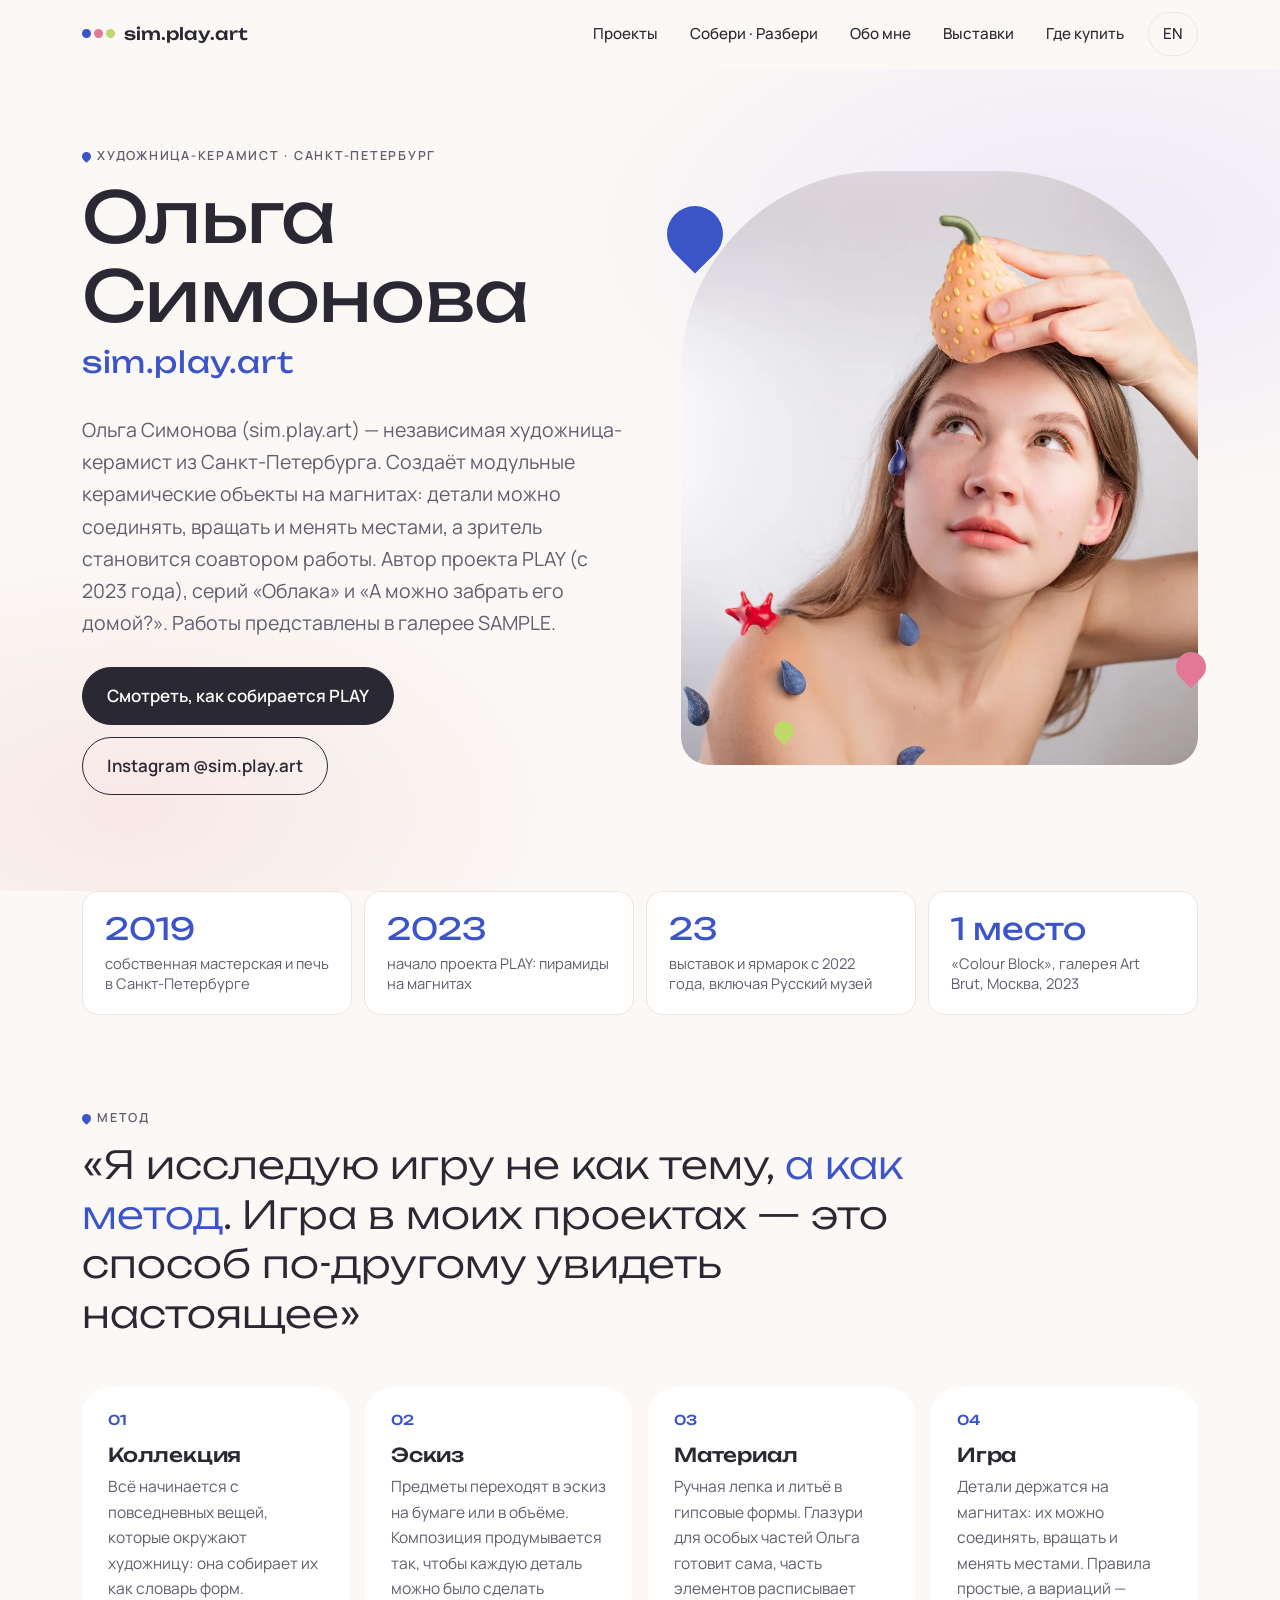
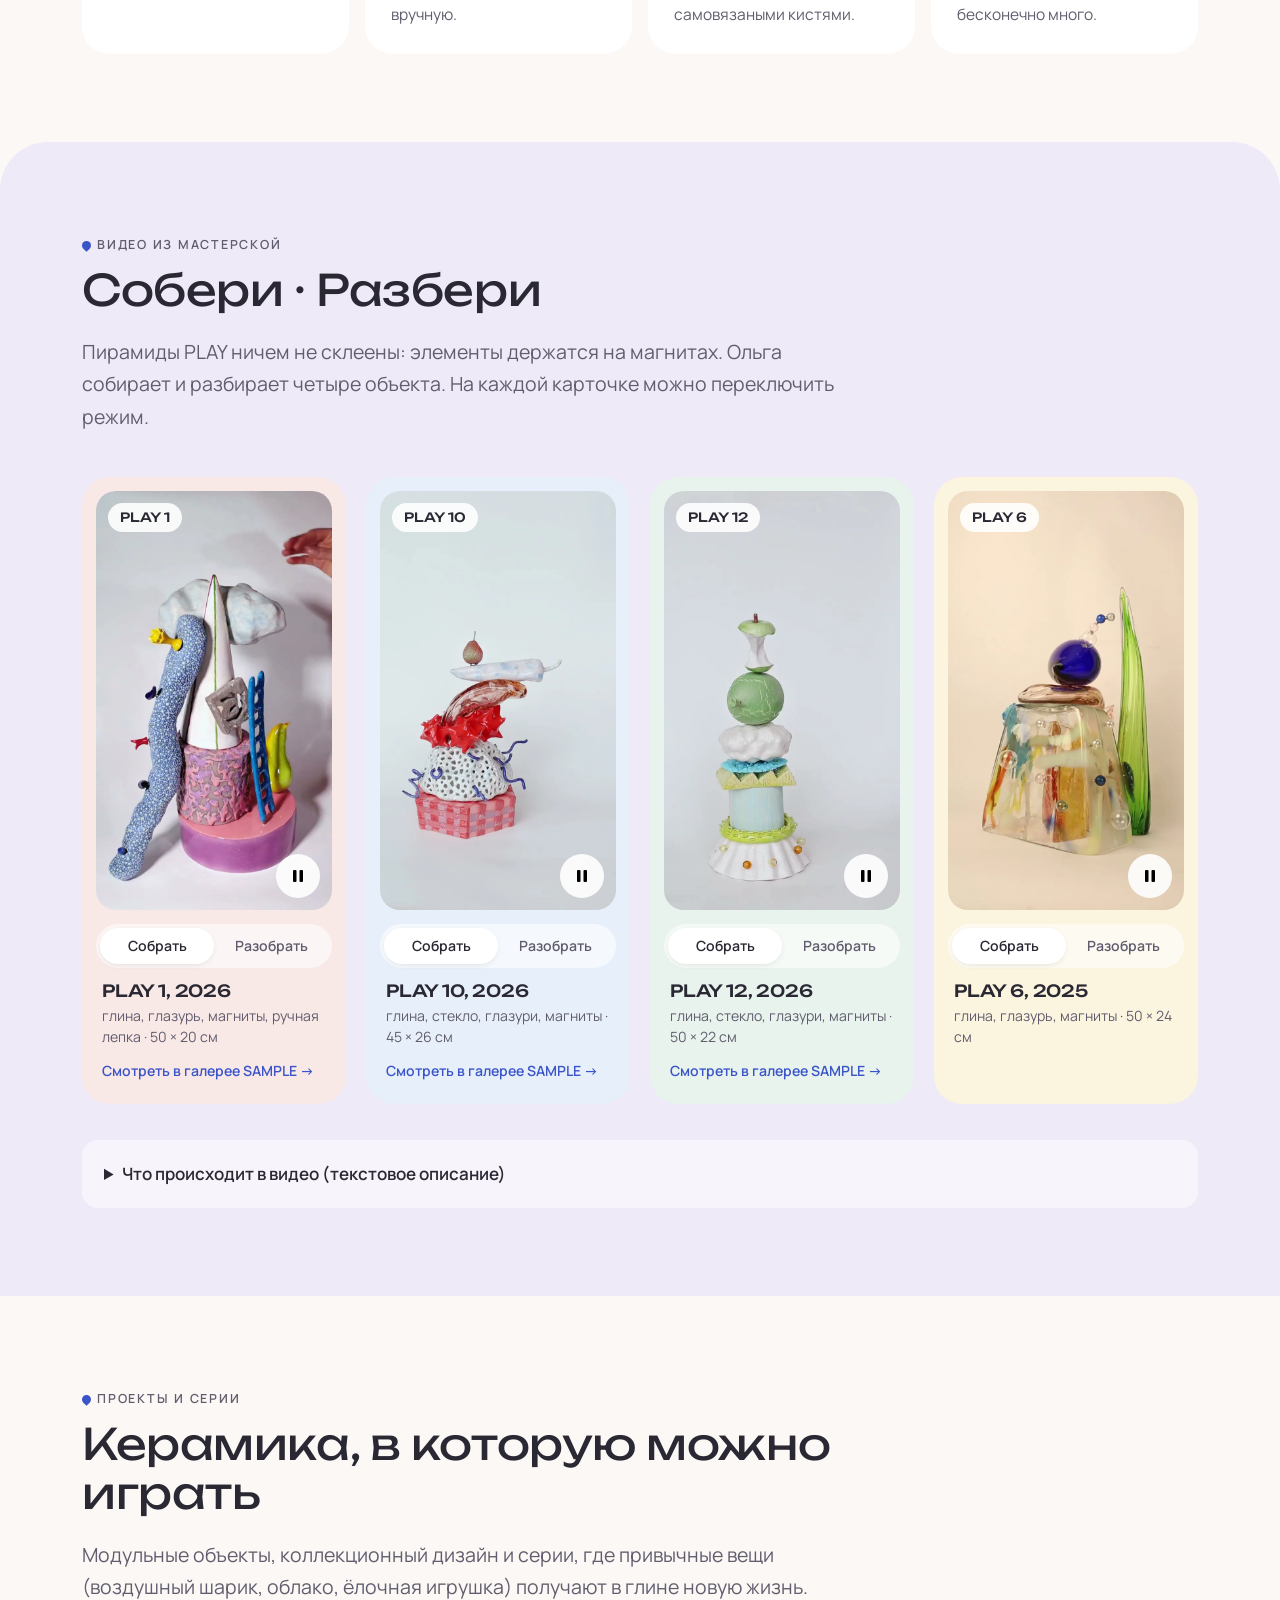
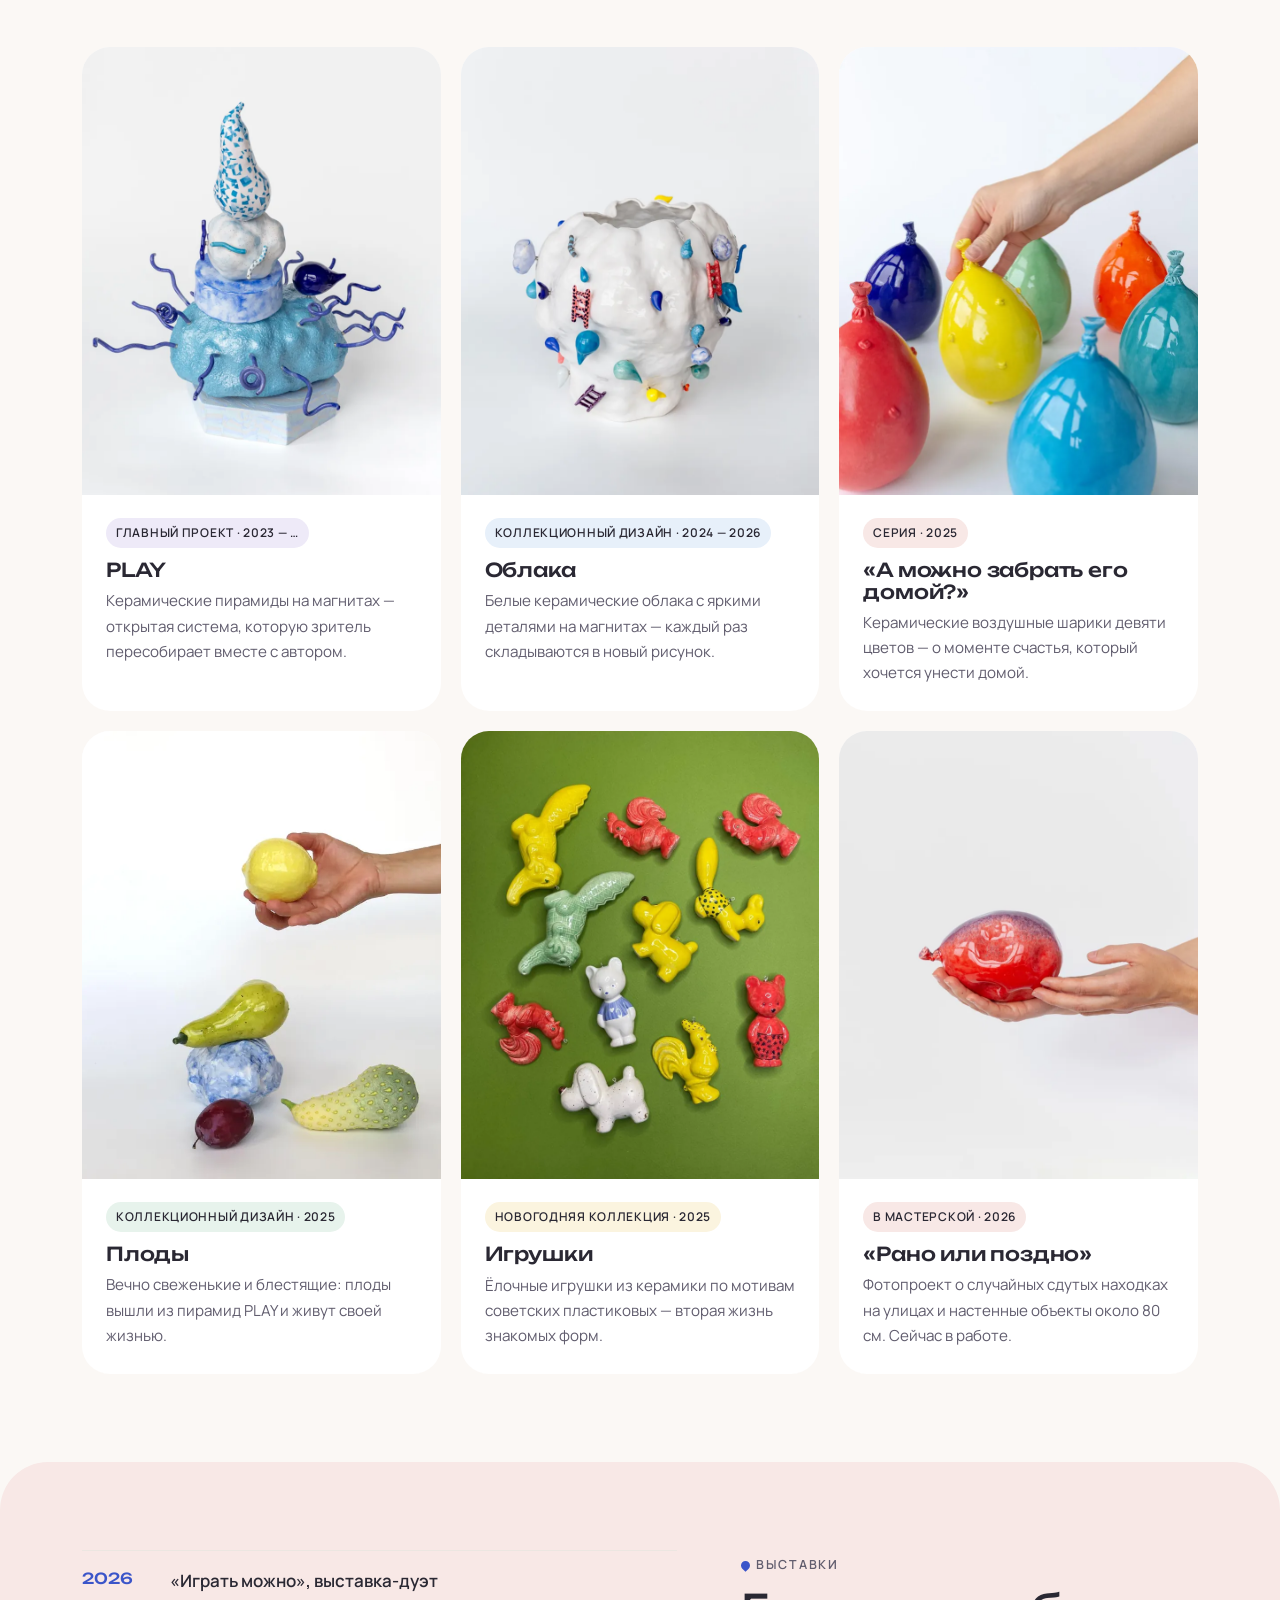
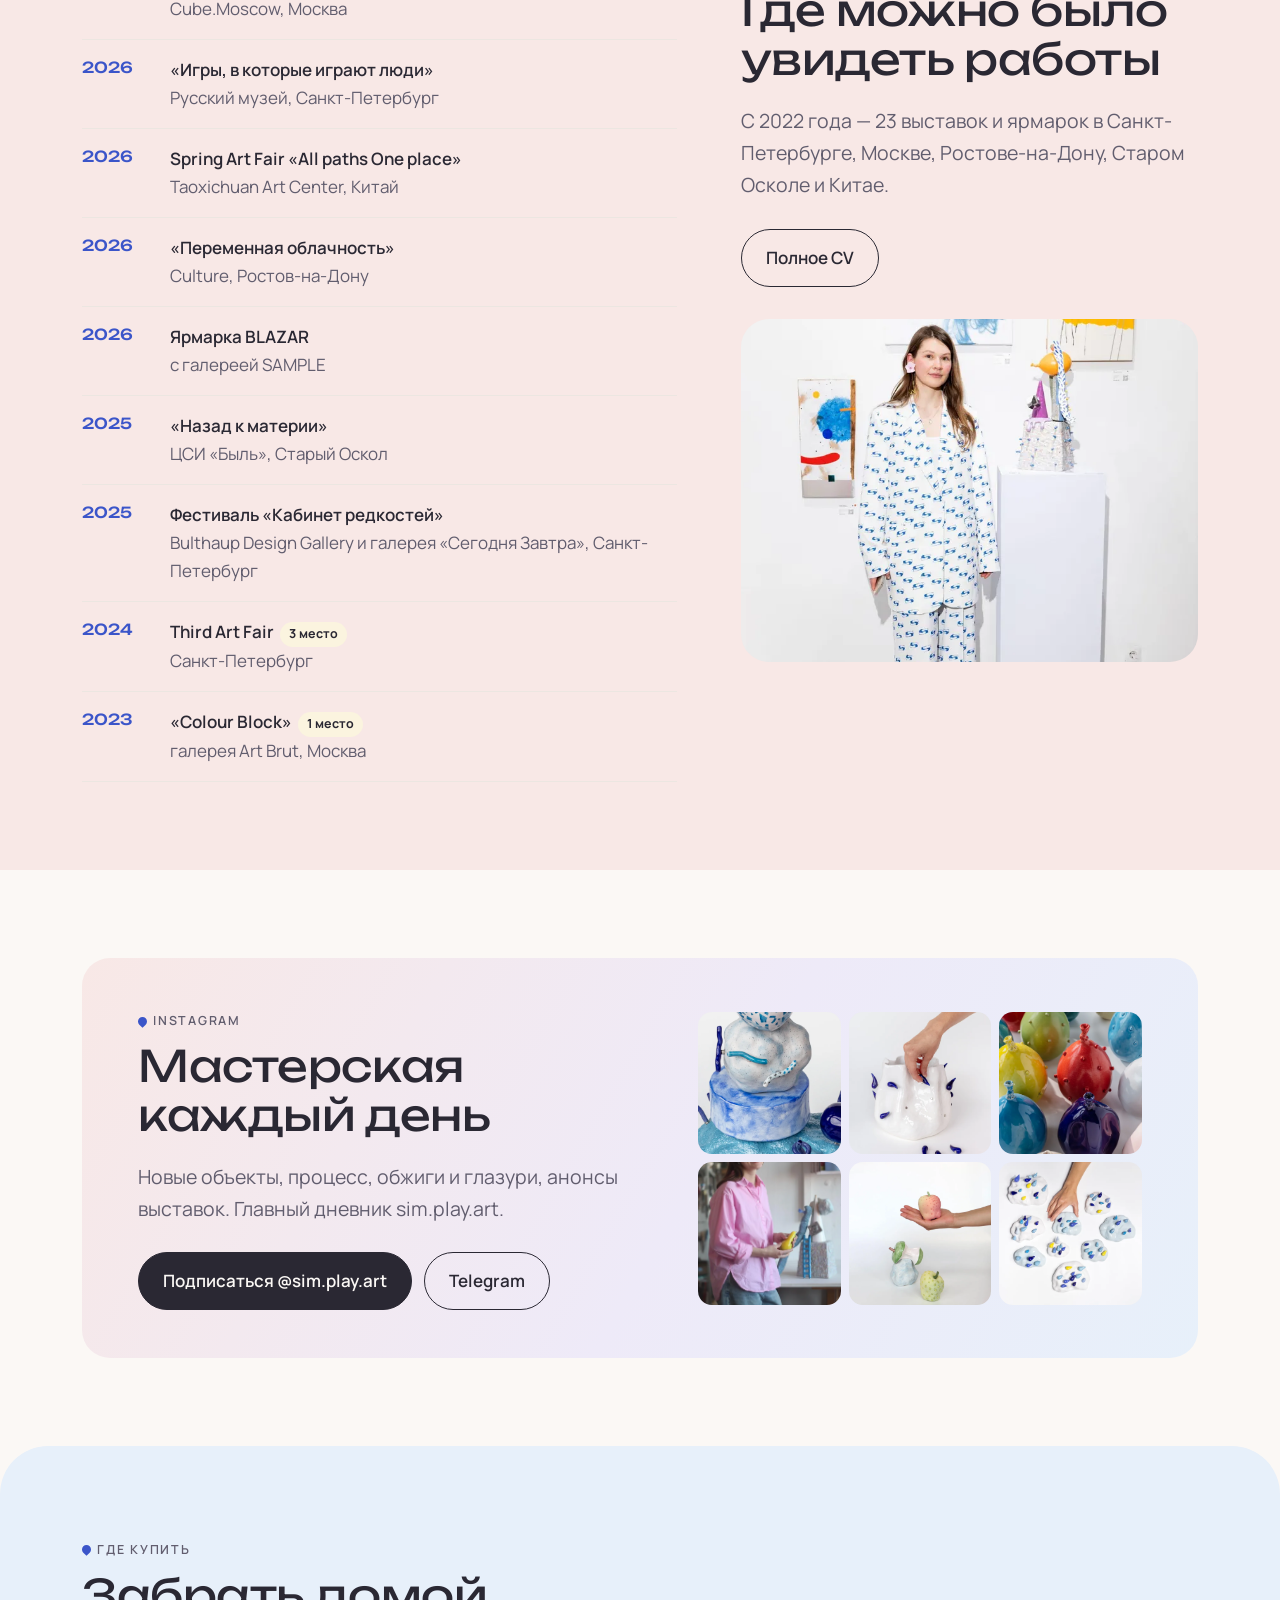
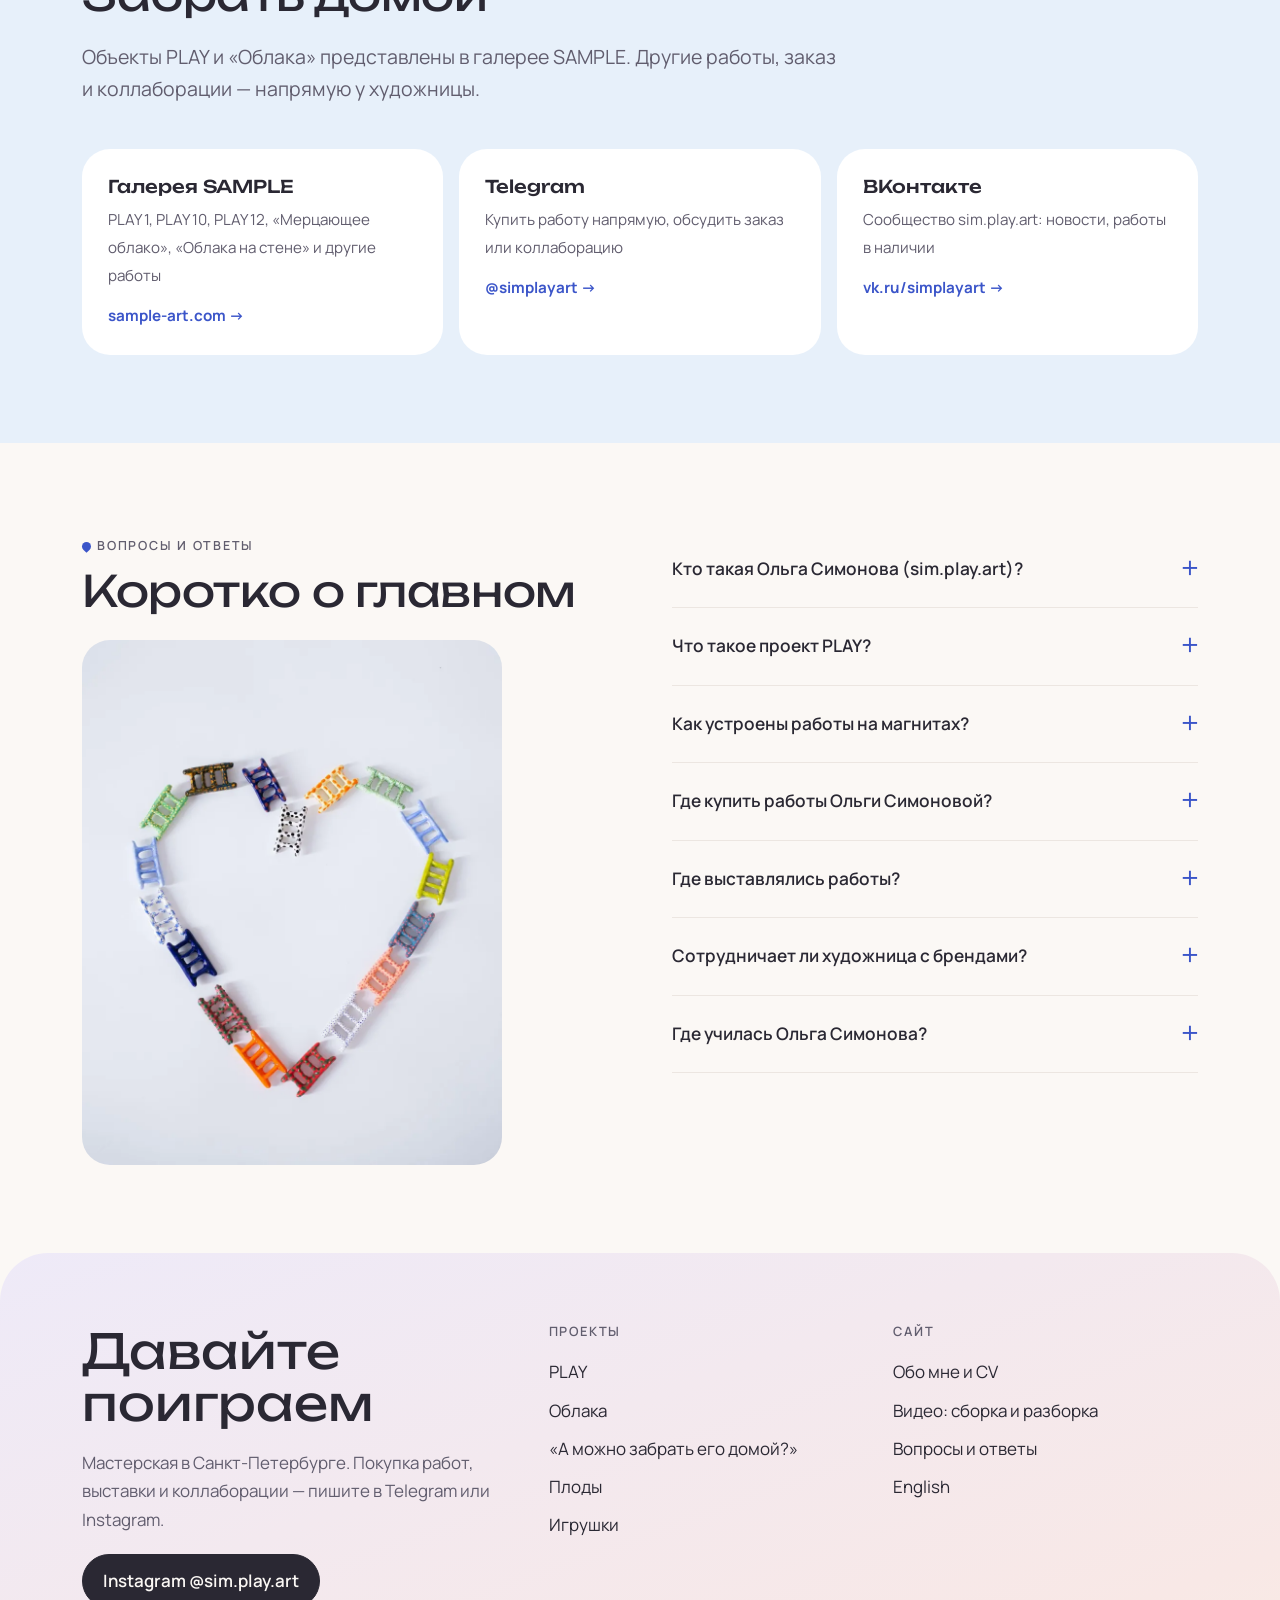
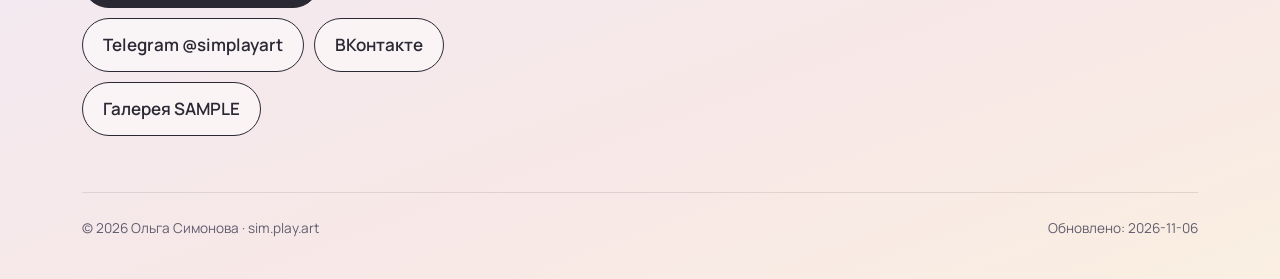
==== docs/index.html @ 1d07d5d6 "Сайт sim.play.art — Ольга Симонова, художница-керамист Статический сайт: главная, CV, серии PLAY / О" ====
<!doctype html>
<html lang="ru">
<head>
<meta charset="utf-8">
<meta name="viewport" content="width=device-width,initial-scale=1">
<title>Ольга Симонова (sim.play.art) — художница-керамист, Санкт-Петербург</title>
<meta name="description" content="Ольга Симонова (sim.play.art) — художница-керамист из Санкт-Петербурга. Керамические объекты на магнитах: проект PLAY, «Облака», «А можно забрать его домой?». Видео, выставки, где купить.">
<link rel="canonical" href="https://nsimonov-design.github.io/simplayart/">
<link rel="alternate" hreflang="ru" href="https://nsimonov-design.github.io/simplayart/"><link rel="alternate" hreflang="en" href="https://nsimonov-design.github.io/simplayart/en/"><link rel="alternate" hreflang="x-default" href="https://nsimonov-design.github.io/simplayart/">
<meta name="author" content="Ольга Симонова">
<meta property="og:type" content="profile">
<meta property="og:site_name" content="sim.play.art — Ольга Симонова">
<meta property="og:title" content="Ольга Симонова (sim.play.art) — художница-керамист, Санкт-Петербург">
<meta property="og:description" content="Ольга Симонова (sim.play.art) — художница-керамист из Санкт-Петербурга. Керамические объекты на магнитах: проект PLAY, «Облака», «А можно забрать его домой?». Видео, выставки, где купить.">
<meta property="og:url" content="https://nsimonov-design.github.io/simplayart/">
<meta property="og:image" content="https://nsimonov-design.github.io/simplayart/img/og-olga-simonova.jpg">
<meta property="og:locale" content="ru_RU">
<meta name="twitter:card" content="summary_large_image">
<meta name="theme-color" content="#FBF8F5">
<link rel="icon" href="data:image/svg+xml,%3Csvg xmlns='http://www.w3.org/2000/svg' viewBox='0 0 32 32'%3E%3Ccircle cx='7' cy='16' r='5' fill='%233B55C9'/%3E%3Ccircle cx='16' cy='16' r='5' fill='%23E27896'/%3E%3Ccircle cx='25' cy='16' r='5' fill='%23BFD86A'/%3E%3C/svg%3E">
<link rel="preconnect" href="https://fonts.googleapis.com"><link rel="preconnect" href="https://fonts.gstatic.com" crossorigin>
<link href="https://fonts.googleapis.com/css2?family=Manrope:wght@400;500;600;700&family=Unbounded:wght@300;400;500&display=swap&subset=cyrillic" rel="stylesheet">
<link rel="stylesheet" href="assets/style.css?v=d02bf5cd">
<script type="application/ld+json">{"@context":"https://schema.org","@graph":[{"@type":"WebSite","@id":"https://nsimonov-design.github.io/simplayart/#website","url":"https://nsimonov-design.github.io/simplayart/","name":"Ольга Симонова — художница (sim.play.art)","inLanguage":["ru","en"],"publisher":{"@id":"https://nsimonov-design.github.io/simplayart/#person"},"about":{"@id":"https://nsimonov-design.github.io/simplayart/#person"}},{"@type":"Person","@id":"https://nsimonov-design.github.io/simplayart/#person","name":"Ольга Симонова","alternateName":["sim.play.art","Olga Simonova","SimPlayArt"],"givenName":"Ольга","familyName":"Симонова","jobTitle":"Художница-керамист","description":"Ольга Симонова (sim.play.art) — независимая художница-керамист из Санкт-Петербурга. Создаёт модульные керамические объекты на магнитах: детали можно соединять, вращать и менять местами, а зритель становится соавтором работы. Автор проекта PLAY (с 2023 года), серий «Облака» и «А можно забрать его домой?». Работы представлены в галерее SAMPLE.","url":"https://nsimonov-design.github.io/simplayart/","image":"https://nsimonov-design.github.io/simplayart/img/olga-simonova-hudozhnitsa-keramist.webp","birthPlace":{"@type":"Place","name":"Псков, Россия"},"homeLocation":{"@type":"Place","name":"Санкт-Петербург, Россия"},"knowsAbout":["керамика","художественная керамика","коллекционный дизайн","глазури","ручная лепка","литьё в гипсовые формы","ceramic art"],"sameAs":["https://www.instagram.com/sim.play.art/","https://t.me/simplayart","https://vk.ru/simplayart","https://sample-art.com/authors/olga-simonova"]},{"@type":"ProfilePage","@id":"https://nsimonov-design.github.io/simplayart/#page","url":"https://nsimonov-design.github.io/simplayart/","name":"Ольга Симонова — художница-керамист","mainEntity":{"@id":"https://nsimonov-design.github.io/simplayart/#person"},"dateModified":"2026-11-06","inLanguage":"ru"},{"@type":"FAQPage","mainEntity":[{"@type":"Question","name":"Кто такая Ольга Симонова (sim.play.art)?","acceptedAnswer":{"@type":"Answer","text":"Ольга Симонова (sim.play.art) — независимая художница-керамист из Санкт-Петербурга. Создаёт модульные керамические объекты на магнитах: детали можно соединять, вращать и менять местами, а зритель становится соавтором работы. Автор проекта PLAY (с 2023 года), серий «Облака» и «А можно забрать его домой?». Работы представлены в галерее SAMPLE."}},{"@type":"Question","name":"Что такое проект PLAY?","acceptedAnswer":{"@type":"Answer","text":"PLAY — проект Ольги Симоновой с 2023 года: керамические «пирамиды», которые собираются из элементов на магнитах. Детали можно соединять, вращать и менять местами, поэтому объект не зафиксирован и зритель может пересобрать его сам."}},{"@type":"Question","name":"Как устроены работы на магнитах?","acceptedAnswer":{"@type":"Answer","text":"Каждая деталь — отдельный керамический элемент, вылепленный вручную или отлитый в гипсовой форме, с вклеенными магнитами. Элементы держатся друг на друге без клея, поэтому композицию можно менять: в «Облаках» — переставлять яркие капли, в PLAY — собирать пирамиду в другом порядке."}},{"@type":"Question","name":"Где купить работы Ольги Симоновой?","acceptedAnswer":{"@type":"Answer","text":"Объекты PLAY и «Облака» представлены в галерее SAMPLE (sample-art.com). Напрямую у художницы можно купить работы и обсудить заказ через Telegram @simplayart, Instagram @sim.play.art или сообщество ВКонтакте vk.ru/simplayart."}},{"@type":"Question","name":"Где выставлялись работы?","acceptedAnswer":{"@type":"Answer","text":"В Русском музее («Игры, в которые играют люди», 2026), Cube.Moscow («Играть можно», 2026), Taoxichuan Art Center в Китае (2026), ЦСИ «Быль» (2025), на фестивале «Кабинет редкостей» в Bulthaup Design Gallery (2025), ярмарках Port Art Fair и Third Art Fair в Санкт-Петербурге."}},{"@type":"Question","name":"Сотрудничает ли художница с брендами?","acceptedAnswer":{"@type":"Answer","text":"Да: коллаборация с рестораном ВОВО (сет Signature XV, 2025), проект для фотоателье «UU» (2025), проект «Лёгкий ужин» с Nataliia Leskova (2024). Для предложений — Telegram @simplayart."}},{"@type":"Question","name":"Где училась Ольга Симонова?","acceptedAnswer":{"@type":"Answer","text":"В Санкт-Петербургской государственной художественно-промышленной академии им. А. Л. Штиглица на кафедре художественной керамики и стекла (с 2014 года) и в СПбГУПТД на факультете графического дизайна (2012–2014). С 2019 года работает в собственной мастерской."}}]},{"@type":"VideoObject","name":"PLAY 1 — сборка объекта на магнитах · Ольга Симонова","description":"Ольга по одному снимает элементы пирамиды PLAY 1 — голубую «волну» в крапинку, белый конус, облако, синюю лестницу, жёлтую грушу и розовый фактурный цилиндр, — а затем собирает объект обратно на сиреневом основании.","thumbnailUrl":"https://nsimonov-design.github.io/simplayart/img/play-1-poster.webp","contentUrl":"https://nsimonov-design.github.io/simplayart/video/play-1-sborka.mp4","uploadDate":"2026-11-06","creator":{"@id":"https://nsimonov-design.github.io/simplayart/#person"},"inLanguage":"ru"},{"@type":"VideoObject","name":"PLAY 1 — разборка объекта на магнитах · Ольга Симонова","description":"Ольга по одному снимает элементы пирамиды PLAY 1 — голубую «волну» в крапинку, белый конус, облако, синюю лестницу, жёлтую грушу и розовый фактурный цилиндр, — а затем собирает объект обратно на сиреневом основании.","thumbnailUrl":"https://nsimonov-design.github.io/simplayart/img/play-1-poster.webp","contentUrl":"https://nsimonov-design.github.io/simplayart/video/play-1-razborka.mp4","uploadDate":"2026-11-06","creator":{"@id":"https://nsimonov-design.github.io/simplayart/#person"},"inLanguage":"ru"},{"@type":"VideoObject","name":"PLAY 10 — сборка объекта на магнитах · Ольга Симонова","description":"PLAY 10 разбирается на розовое клетчатое основание, белый перфорированный купол с синими «червячками» на магнитах, красные цветы-звёзды, розовую стеклянную «волну», белое облако и грушу на вершине — и собирается снова.","thumbnailUrl":"https://nsimonov-design.github.io/simplayart/img/play-10-poster.webp","contentUrl":"https://nsimonov-design.github.io/simplayart/video/play-10-sborka.mp4","uploadDate":"2026-11-06","creator":{"@id":"https://nsimonov-design.github.io/simplayart/#person"},"inLanguage":"ru"},{"@type":"VideoObject","name":"PLAY 10 — разборка объекта на магнитах · Ольга Симонова","description":"PLAY 10 разбирается на розовое клетчатое основание, белый перфорированный купол с синими «червячками» на магнитах, красные цветы-звёзды, розовую стеклянную «волну», белое облако и грушу на вершине — и собирается снова.","thumbnailUrl":"https://nsimonov-design.github.io/simplayart/img/play-10-poster.webp","contentUrl":"https://nsimonov-design.github.io/simplayart/video/play-10-razborka.mp4","uploadDate":"2026-11-06","creator":{"@id":"https://nsimonov-design.github.io/simplayart/#person"},"inLanguage":"ru"},{"@type":"VideoObject","name":"PLAY 12 — сборка объекта на магнитах · Ольга Симонова","description":"Пирамида PLAY 12 складывается из белого основания с воланом, салатового кольца с бусинами, голубого цилиндра, зубчатых «воротников», облака, зелёного шара и огрызка яблока на вершине.","thumbnailUrl":"https://nsimonov-design.github.io/simplayart/img/play-12-poster.webp","contentUrl":"https://nsimonov-design.github.io/simplayart/video/play-12-sborka.mp4","uploadDate":"2026-11-06","creator":{"@id":"https://nsimonov-design.github.io/simplayart/#person"},"inLanguage":"ru"},{"@type":"VideoObject","name":"PLAY 12 — разборка объекта на магнитах · Ольга Симонова","description":"Пирамида PLAY 12 складывается из белого основания с воланом, салатового кольца с бусинами, голубого цилиндра, зубчатых «воротников», облака, зелёного шара и огрызка яблока на вершине.","thumbnailUrl":"https://nsimonov-design.github.io/simplayart/img/play-12-poster.webp","contentUrl":"https://nsimonov-design.github.io/simplayart/video/play-12-razborka.mp4","uploadDate":"2026-11-06","creator":{"@id":"https://nsimonov-design.github.io/simplayart/#person"},"inLanguage":"ru"},{"@type":"VideoObject","name":"PLAY 6 — сборка объекта на магнитах · Ольга Симонова","description":"PLAY 6 собирается из прозрачной трапеции с цветными включениями, синего шара с бусинами на магнитах, розовой «подушки» и зелёного листа-лезвия.","thumbnailUrl":"https://nsimonov-design.github.io/simplayart/img/play-6-poster.webp","contentUrl":"https://nsimonov-design.github.io/simplayart/video/play-6-sborka.mp4","uploadDate":"2026-11-06","creator":{"@id":"https://nsimonov-design.github.io/simplayart/#person"},"inLanguage":"ru"},{"@type":"VideoObject","name":"PLAY 6 — разборка объекта на магнитах · Ольга Симонова","description":"PLAY 6 собирается из прозрачной трапеции с цветными включениями, синего шара с бусинами на магнитах, розовой «подушки» и зелёного листа-лезвия.","thumbnailUrl":"https://nsimonov-design.github.io/simplayart/img/play-6-poster.webp","contentUrl":"https://nsimonov-design.github.io/simplayart/video/play-6-razborka.mp4","uploadDate":"2026-11-06","creator":{"@id":"https://nsimonov-design.github.io/simplayart/#person"},"inLanguage":"ru"},{"@type":"ItemList","name":"Проекты Ольги Симоновой","itemListElement":[{"@type":"ListItem","position":1,"url":"https://nsimonov-design.github.io/simplayart/works/play/","name":"PLAY"},{"@type":"ListItem","position":2,"url":"https://nsimonov-design.github.io/simplayart/works/oblaka/","name":"Облака"},{"@type":"ListItem","position":3,"url":"https://nsimonov-design.github.io/simplayart/works/shariki/","name":"«А можно забрать его домой?»"},{"@type":"ListItem","position":4,"url":"https://nsimonov-design.github.io/simplayart/works/plody/","name":"Плоды"},{"@type":"ListItem","position":5,"url":"https://nsimonov-design.github.io/simplayart/works/igrushki/","name":"Игрушки"}]}]}</script>
</head>
<body>
<a class="skip" href="#main">К содержанию</a>
<header class="site-head"><div class="wrap head-in">
<a class="logo" href="./" aria-label="sim.play.art — на главную"><span class="logo-dots"><i></i><i></i><i></i></span>sim.play.art</a>
<button class="burger" aria-label="Меню" aria-expanded="false" aria-controls="nav"><span></span><span></span><span></span></button>
<nav class="nav" id="nav" aria-label="Основная навигация"><a href="#projects">Проекты</a><a href="#play-video">Собери · Разбери</a><a href="about/">Обо мне</a><a href="about/#cv">Выставки</a><a href="#buy">Где купить</a><a class="lang" href="en/" hreflang="en" lang="en">EN</a></nav>
</div></header>
<main id="main">

<section class="hero"><div class="hero-bg"></div><div class="wrap hero-grid">
<div class="reveal in"><span class="eyebrow">Художница-керамист · Санкт-Петербург</span>
<h1>Ольга Симонова<span class="nick">sim.play.art</span></h1>
<p class="lead">Ольга Симонова (sim.play.art) — независимая художница-керамист из Санкт-Петербурга. Создаёт модульные керамические объекты на магнитах: детали можно соединять, вращать и менять местами, а зритель становится соавтором работы. Автор проекта PLAY (с 2023 года), серий «Облака» и «А можно забрать его домой?». Работы представлены в галерее SAMPLE.</p>
<div class="btns"><a class="btn btn-fill" href="#play-video">Смотреть, как собирается PLAY</a><a class="btn btn-ghost" href="https://www.instagram.com/sim.play.art/" target="_blank" rel="me noopener">Instagram @sim.play.art</a></div></div>
<div class="hero-media"><img src="img/olga-simonova-portret-s-plodom.webp" srcset="img/olga-simonova-portret-s-plodom-720.webp 982w, img/olga-simonova-portret-s-plodom.webp 1862w" sizes="(min-width:900px) 45vw, 100vw" width="1862" height="2048" alt="Ольга Симонова, художница-керамист sim.play.art, с керамическим плодом на голове" fetchpriority="high">
<span class="blob b1"></span><span class="blob b2"></span><span class="blob b3"></span></div>
</div></section>

<section class="wrap" aria-label="Коротко о художнице"><div class="facts reveal">
<div class="fact"><b>2019</b><span>собственная мастерская и печь в Санкт-Петербурге</span></div>
<div class="fact"><b>2023</b><span>начало проекта PLAY: пирамиды на магнитах</span></div>
<div class="fact"><b>23</b><span>выставок и ярмарок с 2022 года, включая Русский музей</span></div>
<div class="fact"><b>1 место</b><span>«Colour Block», галерея Art Brut, Москва, 2023</span></div>
</div></section>

<section class="section" id="method"><div class="wrap">
<span class="eyebrow">Метод</span>
<p class="quote reveal">«Я исследую игру не как тему, <em>а как метод</em>. Игра в моих проектах — это способ по-другому увидеть настоящее»</p>
<ol class="steps"><li class="reveal"><h3>Коллекция</h3><p>Всё начинается с повседневных вещей, которые окружают художницу: она собирает их как словарь форм.</p></li><li class="reveal"><h3>Эскиз</h3><p>Предметы переходят в эскиз на бумаге или в объёме. Композиция продумывается так, чтобы каждую деталь можно было сделать вручную.</p></li><li class="reveal"><h3>Материал</h3><p>Ручная лепка и литьё в гипсовые формы. Глазури для особых частей Ольга готовит сама, часть элементов расписывает самовязаными кистями.</p></li><li class="reveal"><h3>Игра</h3><p>Детали держатся на магнитах: их можно соединять, вращать и менять местами. Правила простые, а вариаций — бесконечно много.</p></li></ol>
</div></section>

<section class="section tint-lilac round-top" id="play-video"><div class="wrap"><div class="section-head reveal"><span class="eyebrow">Видео из мастерской</span>
<h2>Собери · Разбери</h2>
<p class="lead">Пирамиды PLAY ничем не склеены: элементы держатся на магнитах. Ольга собирает и разбирает четыре объекта. На каждой карточке можно переключить режим.</p></div><div class="play-grid"><article class="vcard" style="--c:var(--blush)">
<div class="vframe"><video muted loop playsinline preload="none" poster="img/play-1-poster.webp" data-src="video/play-1-sborka.mp4" aria-label="PLAY 1: сборка и разборка керамического объекта на магнитах"></video>
<span class="vbadge">PLAY 1</span>
<button class="vplay" aria-label="Пауза / воспроизведение"><svg class="i-pause" viewBox="0 0 16 16"><rect x="3" y="2" width="3.5" height="12" rx="1"/><rect x="9.5" y="2" width="3.5" height="12" rx="1"/></svg><svg class="i-play" viewBox="0 0 16 16"><path d="M4 2.5v11l9.5-5.5z"/></svg></button></div>
<div class="seg" role="group" aria-label="Режим видео">
<button aria-pressed="true" data-src="video/play-1-sborka.mp4" data-poster="img/play-1-poster.webp">Собрать</button>
<button aria-pressed="false" data-src="video/play-1-razborka.mp4" data-poster="img/play-1-poster-razborka.webp">Разобрать</button></div>
<div class="vcap"><h3>PLAY 1, 2026</h3><p>глина, глазурь, магниты, ручная лепка · 50 × 20 см</p><a href="https://sample-art.com/catalog/Ceramics/olga-simonova/pley-1-6774" target="_blank" rel="noopener">Смотреть в галерее SAMPLE →</a></div>
</article><article class="vcard" style="--c:var(--sky)">
<div class="vframe"><video muted loop playsinline preload="none" poster="img/play-10-poster.webp" data-src="video/play-10-sborka.mp4" aria-label="PLAY 10: сборка и разборка керамического объекта на магнитах"></video>
<span class="vbadge">PLAY 10</span>
<button class="vplay" aria-label="Пауза / воспроизведение"><svg class="i-pause" viewBox="0 0 16 16"><rect x="3" y="2" width="3.5" height="12" rx="1"/><rect x="9.5" y="2" width="3.5" height="12" rx="1"/></svg><svg class="i-play" viewBox="0 0 16 16"><path d="M4 2.5v11l9.5-5.5z"/></svg></button></div>
<div class="seg" role="group" aria-label="Режим видео">
<button aria-pressed="true" data-src="video/play-10-sborka.mp4" data-poster="img/play-10-poster.webp">Собрать</button>
<button aria-pressed="false" data-src="video/play-10-razborka.mp4" data-poster="img/play-10-poster-razborka.webp">Разобрать</button></div>
<div class="vcap"><h3>PLAY 10, 2026</h3><p>глина, стекло, глазури, магниты · 45 × 26 см</p><a href="https://sample-art.com/catalog/Ceramics/olga-simonova/pley-10-6772" target="_blank" rel="noopener">Смотреть в галерее SAMPLE →</a></div>
</article><article class="vcard" style="--c:var(--mint)">
<div class="vframe"><video muted loop playsinline preload="none" poster="img/play-12-poster.webp" data-src="video/play-12-sborka.mp4" aria-label="PLAY 12: сборка и разборка керамического объекта на магнитах"></video>
<span class="vbadge">PLAY 12</span>
<button class="vplay" aria-label="Пауза / воспроизведение"><svg class="i-pause" viewBox="0 0 16 16"><rect x="3" y="2" width="3.5" height="12" rx="1"/><rect x="9.5" y="2" width="3.5" height="12" rx="1"/></svg><svg class="i-play" viewBox="0 0 16 16"><path d="M4 2.5v11l9.5-5.5z"/></svg></button></div>
<div class="seg" role="group" aria-label="Режим видео">
<button aria-pressed="true" data-src="video/play-12-sborka.mp4" data-poster="img/play-12-poster.webp">Собрать</button>
<button aria-pressed="false" data-src="video/play-12-razborka.mp4" data-poster="img/play-12-poster-razborka.webp">Разобрать</button></div>
<div class="vcap"><h3>PLAY 12, 2026</h3><p>глина, стекло, глазури, магниты · 50 × 22 см</p><a href="https://sample-art.com/catalog/Ceramics/olga-simonova/pley-12-6771" target="_blank" rel="noopener">Смотреть в галерее SAMPLE →</a></div>
</article><article class="vcard" style="--c:var(--butter)">
<div class="vframe"><video muted loop playsinline preload="none" poster="img/play-6-poster.webp" data-src="video/play-6-sborka.mp4" aria-label="PLAY 6: сборка и разборка керамического объекта на магнитах"></video>
<span class="vbadge">PLAY 6</span>
<button class="vplay" aria-label="Пауза / воспроизведение"><svg class="i-pause" viewBox="0 0 16 16"><rect x="3" y="2" width="3.5" height="12" rx="1"/><rect x="9.5" y="2" width="3.5" height="12" rx="1"/></svg><svg class="i-play" viewBox="0 0 16 16"><path d="M4 2.5v11l9.5-5.5z"/></svg></button></div>
<div class="seg" role="group" aria-label="Режим видео">
<button aria-pressed="true" data-src="video/play-6-sborka.mp4" data-poster="img/play-6-poster.webp">Собрать</button>
<button aria-pressed="false" data-src="video/play-6-razborka.mp4" data-poster="img/play-6-poster-razborka.webp">Разобрать</button></div>
<div class="vcap"><h3>PLAY 6, 2025</h3><p>глина, глазурь, магниты · 50 × 24 см</p></div>
</article></div>
<details class="transcript"><summary>Что происходит в видео (текстовое описание)</summary><p><b>PLAY 1.</b> Ольга по одному снимает элементы пирамиды PLAY 1 — голубую «волну» в крапинку, белый конус, облако, синюю лестницу, жёлтую грушу и розовый фактурный цилиндр, — а затем собирает объект обратно на сиреневом основании.</p><p><b>PLAY 10.</b> PLAY 10 разбирается на розовое клетчатое основание, белый перфорированный купол с синими «червячками» на магнитах, красные цветы-звёзды, розовую стеклянную «волну», белое облако и грушу на вершине — и собирается снова.</p><p><b>PLAY 12.</b> Пирамида PLAY 12 складывается из белого основания с воланом, салатового кольца с бусинами, голубого цилиндра, зубчатых «воротников», облака, зелёного шара и огрызка яблока на вершине.</p><p><b>PLAY 6.</b> PLAY 6 собирается из прозрачной трапеции с цветными включениями, синего шара с бусинами на магнитах, розовой «подушки» и зелёного листа-лезвия.</p></details></div></section>

<section class="section" id="projects"><div class="wrap">
<div class="section-head reveal"><span class="eyebrow">Проекты и серии</span><h2>Керамика, в которую можно играть</h2>
<p class="lead">Модульные объекты, коллекционный дизайн и серии, где привычные вещи (воздушный шарик, облако, ёлочная игрушка) получают в глине новую жизнь.</p></div>
<div class="cards"><a class="card reveal" href="works/play/" style="--c:var(--lilac)">
<div class="card-img"><img src="img/play-11-keramika-2026.webp" srcset="img/play-11-keramika-2026-720.webp 810w, img/play-11-keramika-2026.webp 1536w" sizes="(min-width:1000px) 33vw, (min-width:620px) 50vw, 100vw" width="1536" height="2048" alt="PLAY — Керамические пирамиды на магнитах — открытая система, которую зритель пересобирает вместе с автором." loading="lazy" decoding="async"></div>
<div class="card-body"><span class="tag">Главный проект · 2023 — …</span><h3>PLAY</h3><p>Керамические пирамиды на магнитах — открытая система, которую зритель пересобирает вместе с автором.</p></div></a><a class="card reveal" href="works/oblaka/" style="--c:var(--sky)">
<div class="card-img"><img src="img/oblako-snezhny-kom-2026.webp" srcset="img/oblako-snezhny-kom-2026-720.webp 810w, img/oblako-snezhny-kom-2026.webp 1536w" sizes="(min-width:1000px) 33vw, (min-width:620px) 50vw, 100vw" width="1536" height="2048" alt="Облака — Белые керамические облака с яркими деталями на магнитах — каждый раз складываются в новый рисунок." loading="lazy" decoding="async"></div>
<div class="card-body"><span class="tag">Коллекционный дизайн · 2024 — 2026</span><h3>Облака</h3><p>Белые керамические облака с яркими деталями на магнитах — каждый раз складываются в новый рисунок.</p></div></a><a class="card reveal" href="works/shariki/" style="--c:var(--blush)">
<div class="card-img"><img src="img/keramicheskie-shariki-a-mozhno-zabrat-ego-domoy.webp" srcset="img/keramicheskie-shariki-a-mozhno-zabrat-ego-domoy-720.webp 720w, img/keramicheskie-shariki-a-mozhno-zabrat-ego-domoy.webp 1366w" sizes="(min-width:1000px) 33vw, (min-width:620px) 50vw, 100vw" width="1366" height="2048" alt="«А можно забрать его домой?» — Керамические воздушные шарики девяти цветов — о моменте счастья, который хочется унести домой." loading="lazy" decoding="async"></div>
<div class="card-body"><span class="tag">Серия · 2025</span><h3>«А можно забрать его домой?»</h3><p>Керамические воздушные шарики девяти цветов — о моменте счастья, который хочется унести домой.</p></div></a><a class="card reveal" href="works/plody/" style="--c:var(--mint)">
<div class="card-img"><img src="img/plody-keramika-limon-grusha.webp" srcset="img/plody-keramika-limon-grusha-720.webp 720w, img/plody-keramika-limon-grusha.webp 1600w" sizes="(min-width:1000px) 33vw, (min-width:620px) 50vw, 100vw" width="1600" height="1600" alt="Плоды — Вечно свеженькие и блестящие: плоды вышли из пирамид PLAY и живут своей жизнью." loading="lazy" decoding="async"></div>
<div class="card-body"><span class="tag">Коллекционный дизайн · 2025</span><h3>Плоды</h3><p>Вечно свеженькие и блестящие: плоды вышли из пирамид PLAY и живут своей жизнью.</p></div></a><a class="card reveal" href="works/igrushki/" style="--c:var(--butter)">
<div class="card-img"><img src="img/elochnye-igrushki-nabor.webp" srcset="img/elochnye-igrushki-nabor-720.webp 810w, img/elochnye-igrushki-nabor.webp 960w" sizes="(min-width:1000px) 33vw, (min-width:620px) 50vw, 100vw" width="960" height="1280" alt="Игрушки — Ёлочные игрушки из керамики по мотивам советских пластиковых — вторая жизнь знакомых форм." loading="lazy" decoding="async"></div>
<div class="card-body"><span class="tag">Новогодняя коллекция · 2025</span><h3>Игрушки</h3><p>Ёлочные игрушки из керамики по мотивам советских пластиковых — вторая жизнь знакомых форм.</p></div></a><a class="card reveal" href="works/shariki/#gallery" style="--c:var(--blush)">
<div class="card-img"><img src="img/rano-ili-pozdno-krasnyy-sharik.webp" srcset="img/rano-ili-pozdno-krasnyy-sharik-720.webp 810w, img/rano-ili-pozdno-krasnyy-sharik.webp 1536w" sizes="(min-width:1000px) 33vw, (min-width:620px) 50vw, 100vw" width="1536" height="2048" alt="«Рано или поздно» — керамический сдутый шарик, проект в работе" loading="lazy" decoding="async"></div>
<div class="card-body"><span class="tag">В мастерской · 2026</span><h3>«Рано или поздно»</h3><p>Фотопроект о случайных сдутых находках на улицах и настенные объекты около 80 см. Сейчас в работе.</p></div></a></div></div></section>

<section class="section tint-blush round-top" id="exhibitions"><div class="wrap two wide-l">
<div class="reveal"><ul class="ex-list"><li><span class="y">2026</span><span><span class="w">«Играть можно», выставка-дуэт</span><br><span class="p">Cube.Moscow, Москва</span></span></li><li><span class="y">2026</span><span><span class="w">«Игры, в которые играют люди»</span><br><span class="p">Русский музей, Санкт-Петербург</span></span></li><li><span class="y">2026</span><span><span class="w">Spring Art Fair «All paths One place»</span><br><span class="p">Taoxichuan Art Center, Китай</span></span></li><li><span class="y">2026</span><span><span class="w">«Переменная облачность»</span><br><span class="p">Culture, Ростов-на-Дону</span></span></li><li><span class="y">2026</span><span><span class="w">Ярмарка BLAZAR</span><br><span class="p">с галереей SAMPLE</span></span></li><li><span class="y">2025</span><span><span class="w">«Назад к материи»</span><br><span class="p">ЦСИ «Быль», Старый Оскол</span></span></li><li><span class="y">2025</span><span><span class="w">Фестиваль «Кабинет редкостей»</span><br><span class="p">Bulthaup Design Gallery и галерея «Сегодня Завтра», Санкт-Петербург</span></span></li><li><span class="y">2024</span><span><span class="w">Third Art Fair</span><span class="award">3 место</span><br><span class="p">Санкт-Петербург</span></span></li><li><span class="y">2023</span><span><span class="w">«Colour Block»</span><span class="award">1 место</span><br><span class="p">галерея Art Brut, Москва</span></span></li></ul></div>
<div class="reveal"><span class="eyebrow">Выставки</span><h2>Где можно было увидеть работы</h2>
<p class="lead">С 2022 года — 23 выставок и ярмарок в Санкт-Петербурге, Москве, Ростове-на-Дону, Старом Осколе и Китае.</p>
<div class="btns"><a class="btn btn-ghost" href="about/#cv">Полное CV</a></div>
<img style="border-radius:var(--radius);margin-top:32px;aspect-ratio:4/3;object-fit:cover;width:100%" src="img/olga-simonova-na-vystavke.webp" srcset="img/olga-simonova-na-vystavke-720.webp 720w, img/olga-simonova-na-vystavke.webp 1366w" sizes="(min-width:900px) 40vw, 100vw" width="1366" height="2048" alt="Ольга Симонова на выставке рядом со своими работами" loading="lazy" decoding="async" class="reveal">
</div></div></section>

<section class="section" id="instagram"><div class="wrap"><div class="ig-band reveal">
<div><span class="eyebrow">Instagram</span><h2>Мастерская каждый день</h2>
<p class="lead">Новые объекты, процесс, обжиги и глазури, анонсы выставок. Главный дневник sim.play.art.</p>
<div class="btns"><a class="btn btn-fill" href="https://www.instagram.com/sim.play.art/" target="_blank" rel="me noopener">Подписаться @sim.play.art</a><a class="btn btn-ghost" href="https://t.me/simplayart" target="_blank" rel="me noopener">Telegram</a></div></div>
<div class="ig-thumbs"><img src="img/play-11-detal.webp" srcset="img/play-11-detal-720.webp 810w, img/play-11-detal.webp 1536w" sizes="(min-width:900px) 12vw, 30vw" width="1536" height="2048" alt="PLAY 11, деталь" loading="lazy" decoding="async"><img src="img/oblako-kapli-ruka.webp" srcset="img/oblako-kapli-ruka-720.webp 810w, img/oblako-kapli-ruka.webp 1536w" sizes="(min-width:900px) 12vw, 30vw" width="1536" height="2048" alt="Облако «Капли»" loading="lazy" decoding="async"><img src="img/keramicheskie-shariki-tsvetnye.webp" srcset="img/keramicheskie-shariki-tsvetnye-720.webp 720w, img/keramicheskie-shariki-tsvetnye.webp 1365w" sizes="(min-width:900px) 12vw, 30vw" width="1365" height="2048" alt="Керамические шарики" loading="lazy" decoding="async"><img src="img/olga-simonova-v-masterskoy.webp" srcset="img/olga-simonova-v-masterskoy-720.webp 606w, img/olga-simonova-v-masterskoy.webp 1150w" sizes="(min-width:900px) 12vw, 30vw" width="1150" height="2048" alt="Ольга Симонова в мастерской" loading="lazy" decoding="async"><img src="img/plody-keramika-yabloko.webp" srcset="img/plody-keramika-yabloko-720.webp 945w, img/plody-keramika-yabloko.webp 1792w" sizes="(min-width:900px) 12vw, 30vw" width="1792" height="2048" alt="Керамический плод" loading="lazy" decoding="async"><img src="img/oblaka-na-stene-nabor.webp" srcset="img/oblaka-na-stene-nabor-720.webp 809w, img/oblaka-na-stene-nabor.webp 1535w" sizes="(min-width:900px) 12vw, 30vw" width="1535" height="2048" alt="Облака на стене" loading="lazy" decoding="async"></div></div></div></section>

<section class="section tint-sky round-top" id="buy"><div class="wrap">
<div class="section-head reveal"><span class="eyebrow">Где купить</span><h2>Забрать домой</h2>
<p class="lead">Объекты PLAY и «Облака» представлены в галерее SAMPLE. Другие работы, заказ и коллаборации — напрямую у художницы.</p></div>
<div class="buy reveal">
<a href="https://sample-art.com/authors/olga-simonova" target="_blank" rel="noopener"><b>Галерея SAMPLE</b><span>PLAY 1, PLAY 10, PLAY 12, «Мерцающее облако», «Облака на стене» и другие работы</span><span class="arrow">sample-art.com →</span></a>
<a href="https://t.me/simplayart" target="_blank" rel="me noopener"><b>Telegram</b><span>Купить работу напрямую, обсудить заказ или коллаборацию</span><span class="arrow">@simplayart →</span></a>
<a href="https://vk.ru/simplayart" target="_blank" rel="me noopener"><b>ВКонтакте</b><span>Сообщество sim.play.art: новости, работы в наличии</span><span class="arrow">vk.ru/simplayart →</span></a>
</div></div></section>

<section class="section" id="faq"><div class="wrap two">
<div class="reveal"><span class="eyebrow">Вопросы и ответы</span><h2>Коротко о главном</h2>
<img style="border-radius:var(--radius);margin-top:24px;max-width:420px;width:100%" src="img/keramicheskie-lestnitsy-serdtse.webp" srcset="img/keramicheskie-lestnitsy-serdtse-720.webp 864w, img/keramicheskie-lestnitsy-serdtse.webp 1638w" sizes="(min-width:900px) 40vw, 100vw" width="1638" height="2048" alt="Сердце, выложенное из керамических лестниц Ольги Симоновой" loading="lazy" decoding="async"></div>
<div class="faq reveal"><details><summary>Кто такая Ольга Симонова (sim.play.art)?</summary><p>Ольга Симонова (sim.play.art) — независимая художница-керамист из Санкт-Петербурга. Создаёт модульные керамические объекты на магнитах: детали можно соединять, вращать и менять местами, а зритель становится соавтором работы. Автор проекта PLAY (с 2023 года), серий «Облака» и «А можно забрать его домой?». Работы представлены в галерее SAMPLE.</p></details><details><summary>Что такое проект PLAY?</summary><p>PLAY — проект Ольги Симоновой с 2023 года: керамические «пирамиды», которые собираются из элементов на магнитах. Детали можно соединять, вращать и менять местами, поэтому объект не зафиксирован и зритель может пересобрать его сам.</p></details><details><summary>Как устроены работы на магнитах?</summary><p>Каждая деталь — отдельный керамический элемент, вылепленный вручную или отлитый в гипсовой форме, с вклеенными магнитами. Элементы держатся друг на друге без клея, поэтому композицию можно менять: в «Облаках» — переставлять яркие капли, в PLAY — собирать пирамиду в другом порядке.</p></details><details><summary>Где купить работы Ольги Симоновой?</summary><p>Объекты PLAY и «Облака» представлены в галерее SAMPLE (sample-art.com). Напрямую у художницы можно купить работы и обсудить заказ через Telegram @simplayart, Instagram @sim.play.art или сообщество ВКонтакте vk.ru/simplayart.</p></details><details><summary>Где выставлялись работы?</summary><p>В Русском музее («Игры, в которые играют люди», 2026), Cube.Moscow («Играть можно», 2026), Taoxichuan Art Center в Китае (2026), ЦСИ «Быль» (2025), на фестивале «Кабинет редкостей» в Bulthaup Design Gallery (2025), ярмарках Port Art Fair и Third Art Fair в Санкт-Петербурге.</p></details><details><summary>Сотрудничает ли художница с брендами?</summary><p>Да: коллаборация с рестораном ВОВО (сет Signature XV, 2025), проект для фотоателье «UU» (2025), проект «Лёгкий ужин» с Nataliia Leskova (2024). Для предложений — Telegram @simplayart.</p></details><details><summary>Где училась Ольга Симонова?</summary><p>В Санкт-Петербургской государственной художественно-промышленной академии им. А. Л. Штиглица на кафедре художественной керамики и стекла (с 2014 года) и в СПбГУПТД на факультете графического дизайна (2012–2014). С 2019 года работает в собственной мастерской.</p></details></div></div></section>
</main>
<footer class="site-foot" id="contact"><div class="wrap">
<div class="foot-grid">
<div><p class="foot-title">Давайте поиграем</p><p class="muted" style="max-width:30em">Мастерская в Санкт-Петербурге. Покупка работ, выставки и коллаборации — пишите в Telegram или Instagram.</p>
<div class="socials"><a class="ig" href="https://www.instagram.com/sim.play.art/" rel="me noopener" target="_blank">Instagram @sim.play.art</a>
<a href="https://t.me/simplayart" rel="me noopener" target="_blank">Telegram @simplayart</a>
<a href="https://vk.ru/simplayart" rel="me noopener" target="_blank">ВКонтакте</a>
<a href="https://sample-art.com/authors/olga-simonova" rel="noopener" target="_blank">Галерея SAMPLE</a></div></div>
<div class="foot-col"><h4>Проекты</h4><ul><li><a href="works/play/">PLAY</a></li><li><a href="works/oblaka/">Облака</a></li><li><a href="works/shariki/">«А можно забрать его домой?»</a></li><li><a href="works/plody/">Плоды</a></li><li><a href="works/igrushki/">Игрушки</a></li></ul></div>
<div class="foot-col"><h4>Сайт</h4><ul>
<li><a href="about/">Обо мне и CV</a></li>
<li><a href="#play-video">Видео: сборка и разборка</a></li>
<li><a href="#faq">Вопросы и ответы</a></li>
<li><a href="en/">English</a></li></ul></div>
</div>
<div class="copy"><span>© 2026 Ольга Симонова · sim.play.art</span><span>Обновлено: 2026-11-06</span></div>
</div></footer>
<script src="assets/main.js?v=42f1c2f8" defer></script>
</body>
</html>
---- docs/assets/style.css ----
/* sim.play.art — нежная светлая палитра по мотивам глазурей Ольги */
:root{
  --milk:#FBF8F5; --paper:#FFFFFF; --ink:#2A2833; --ink-2:#615D6E; --line:#ECE6E1;
  --blush:#F8E8E6; --lilac:#EEEAF8; --sky:#E7F0FA; --mint:#E7F3EC; --butter:#FBF4DF;
  --cobalt:#3B55C9; --cobalt-soft:#D9E0F7; --rose:#E27896; --lime:#BFD86A;
  --radius:28px; --radius-s:16px; --wrap:1180px;
  --f-head:"Unbounded",system-ui,sans-serif; --f-body:"Manrope",system-ui,-apple-system,sans-serif;
}
*{box-sizing:border-box}
html{scroll-behavior:smooth;-webkit-text-size-adjust:100%}
body{margin:0;background:var(--milk);color:var(--ink);font:400 17px/1.65 var(--f-body);-webkit-font-smoothing:antialiased}
img,video{max-width:100%;display:block}
img{height:auto}
a{color:inherit}
p{margin:0 0 1em}
h1,h2,h3{font-family:var(--f-head);font-weight:400;line-height:1.12;letter-spacing:-.01em;margin:0 0 .5em}
h1{font-size:clamp(2.3rem,6vw,4.4rem)}
h2{font-size:clamp(1.7rem,3.6vw,2.7rem)}
h3{font-size:1.2rem;font-weight:500}
.wrap{max-width:var(--wrap);margin:0 auto;padding:0 16px}
@media(min-width:720px){.wrap{padding:0 32px}}
.eyebrow{display:inline-flex;align-items:center;gap:.5em;font:600 .78rem/1 var(--f-body);letter-spacing:.14em;text-transform:uppercase;color:var(--ink-2);margin-bottom:1.2em}
.eyebrow::before{content:"";width:9px;height:9px;border-radius:50% 50% 50% 0;background:var(--cobalt);transform:rotate(-45deg)}
.lead{font-size:clamp(1.05rem,1.6vw,1.22rem);color:var(--ink-2);max-width:42em}
.muted{color:var(--ink-2)}
.skip{position:absolute;left:-999px}.skip:focus{left:16px;top:16px;background:#fff;padding:8px 12px;z-index:99}

/* header */
.site-head{position:sticky;top:0;z-index:50;background:rgba(251,248,245,.86);backdrop-filter:saturate(1.4) blur(14px);-webkit-backdrop-filter:saturate(1.4) blur(14px);border-bottom:1px solid transparent;transition:border-color .3s}
.site-head.scrolled{border-color:var(--line)}
.head-in{display:flex;align-items:center;justify-content:space-between;height:68px}
.logo{font:500 1.05rem/1 var(--f-head);text-decoration:none;display:flex;align-items:center;gap:.55em}
.logo-dots{display:inline-flex;gap:3px}
.logo-dots i{width:9px;height:9px;border-radius:50%;display:block}
.logo-dots i:nth-child(1){background:var(--cobalt)}.logo-dots i:nth-child(2){background:var(--rose)}.logo-dots i:nth-child(3){background:var(--lime)}
.nav{display:flex;gap:4px;align-items:center}
.nav a{text-decoration:none;font-weight:500;font-size:.95rem;padding:8px 14px;border-radius:999px;transition:background .2s}
.nav a:hover,.nav a[aria-current]{background:var(--lilac)}
.nav .lang{border:1px solid var(--line);margin-left:6px}
.burger{display:none;background:none;border:0;padding:10px;cursor:pointer}
.burger span{display:block;width:22px;height:2px;background:var(--ink);margin:5px 0;border-radius:2px;transition:transform .25s,opacity .25s}
@media(max-width:900px){
  .burger{display:block}
  .nav{position:fixed;inset:68px 0 auto 0;flex-direction:column;align-items:stretch;background:var(--milk);padding:12px 16px 24px;border-bottom:1px solid var(--line);transform:translateY(-120%);transition:transform .3s;z-index:40}
  .nav a{padding:14px 16px;font-size:1.05rem}
  body.nav-open .nav{transform:none}
  body.nav-open .burger span:nth-child(1){transform:translateY(7px) rotate(45deg)}
  body.nav-open .burger span:nth-child(2){opacity:0}
  body.nav-open .burger span:nth-child(3){transform:translateY(-7px) rotate(-45deg)}
}

/* buttons */
.btns{display:flex;flex-wrap:wrap;gap:12px;margin-top:1.6em}
.btn{display:inline-flex;align-items:center;gap:.5em;text-decoration:none;font-weight:600;padding:14px 24px;border-radius:999px;border:1.5px solid var(--ink);transition:transform .2s,background .2s,color .2s}
.btn:hover{transform:translateY(-2px)}
.btn-fill{background:var(--ink);color:var(--milk)}
.btn-fill:hover{background:var(--cobalt);border-color:var(--cobalt)}
.btn-ghost:hover{background:var(--paper)}

/* hero */
.hero{position:relative;padding:48px 0 72px;overflow:hidden}
.hero-grid{display:grid;gap:40px;align-items:center}
@media(min-width:900px){.hero-grid{grid-template-columns:1.05fr 1fr;gap:56px}.hero{padding:72px 0 96px}}
.hero h1 .nick{display:block;font-size:.42em;color:var(--cobalt);margin-top:.35em;letter-spacing:.02em}
.hero-media{position:relative;max-width:540px;width:100%;margin:0 auto}
.hero-media img{width:100%;aspect-ratio:4/5;object-fit:cover;object-position:50% 30%;border-radius:200px 200px var(--radius) var(--radius)}
@media(min-width:900px){.hero-media img{aspect-ratio:4/4.6}}
.blob{position:absolute;border-radius:50% 50% 50% 0;transform:rotate(-45deg);pointer-events:none}
.hero .b1{width:56px;height:56px;background:var(--cobalt);top:6%;left:-14px;animation:float 7s ease-in-out infinite}
.hero .b2{width:30px;height:30px;background:var(--rose);bottom:14%;right:-8px;animation:float 9s ease-in-out infinite reverse}
.hero .b3{width:20px;height:20px;background:var(--lime);bottom:4%;left:18%;animation:float 6s ease-in-out infinite}
.hero-bg{position:absolute;inset:0;z-index:-1;background:radial-gradient(60% 50% at 85% 20%,var(--lilac),transparent 70%),radial-gradient(50% 45% at 10% 90%,var(--blush),transparent 70%)}
@keyframes float{0%,100%{translate:0 0}50%{translate:0 -12px}}

/* facts strip */
.facts{display:grid;grid-template-columns:repeat(2,1fr);gap:12px;margin:0}
@media(min-width:900px){.facts{grid-template-columns:repeat(4,1fr)}}
.fact{background:var(--paper);border-radius:var(--radius-s);padding:20px 22px;border:1px solid var(--line)}
.fact b{display:block;font:400 1.9rem/1.1 var(--f-head);color:var(--cobalt);margin-bottom:.25em}
.fact span{font-size:.92rem;color:var(--ink-2);line-height:1.4;display:block}

/* sections */
.section{padding:88px 0}
.section.tint-lilac{background:var(--lilac)}.section.tint-blush{background:var(--blush)}.section.tint-sky{background:var(--sky)}.section.tint-mint{background:var(--mint)}.section.tint-butter{background:var(--butter)}
.section-head{max-width:760px;margin-bottom:44px}
.round-top{border-radius:48px 48px 0 0}
@media(max-width:720px){.section{padding:64px 0}}

/* method */
.quote{font:300 clamp(1.5rem,3.2vw,2.4rem)/1.3 var(--f-head);margin:0 0 48px;max-width:22em}
.quote em{font-style:normal;color:var(--cobalt)}
.steps{display:grid;gap:16px;counter-reset:s;list-style:none;padding:0;margin:0}
@media(min-width:720px){.steps{grid-template-columns:repeat(2,1fr)}}
@media(min-width:1000px){.steps{grid-template-columns:repeat(4,1fr)}}
.steps li{background:var(--paper);border-radius:var(--radius);padding:26px;counter-increment:s}
.steps li::before{content:"0" counter(s);font:500 .85rem/1 var(--f-head);color:var(--cobalt);display:block;margin-bottom:18px}
.steps h3{margin-bottom:.4em}.steps p{margin:0;color:var(--ink-2);font-size:.97rem}

/* project cards */
.cards{display:grid;gap:20px}
@media(min-width:720px){.cards{grid-template-columns:repeat(2,1fr)}}
@media(min-width:1000px){.cards{grid-template-columns:repeat(3,1fr)}}
.card{display:flex;flex-direction:column;text-decoration:none;border-radius:var(--radius);overflow:hidden;background:var(--paper);transition:transform .3s,box-shadow .3s}
.card:hover{transform:translateY(-4px);box-shadow:0 18px 40px -22px rgba(59,85,201,.35)}
.card-img{aspect-ratio:4/5;overflow:hidden;background:var(--c,var(--lilac))}
.card-img img{width:100%;height:100%;object-fit:cover;transition:transform .6s}
.card:hover .card-img img{transform:scale(1.04)}
.card-body{padding:22px 24px 26px}
.card-body h3{margin-bottom:.35em}
.card-body p{margin:0;color:var(--ink-2);font-size:.95rem}
.tag{display:inline-block;font-size:.75rem;font-weight:600;letter-spacing:.06em;text-transform:uppercase;padding:5px 10px;border-radius:999px;background:var(--c,var(--lilac));margin-bottom:12px}

/* play videos */
.play-grid{display:grid;gap:20px;grid-template-columns:repeat(4,minmax(240px,1fr))}
@media(max-width:1100px){.play-grid{grid-auto-flow:column;grid-template-columns:none;grid-auto-columns:min(78vw,300px);overflow-x:auto;scroll-snap-type:x mandatory;padding-bottom:12px;margin:0 -16px;padding-left:16px;padding-right:16px;scrollbar-width:none}.play-grid::-webkit-scrollbar{display:none}.vcard{scroll-snap-align:start}}
.vcard{background:var(--c);border-radius:var(--radius);padding:14px 14px 20px;display:flex;flex-direction:column}
.vframe{position:relative;aspect-ratio:9/16;border-radius:20px;overflow:hidden;background:#fff}
.vframe video,.vframe img{width:100%;height:100%;object-fit:cover}
.vbadge{position:absolute;top:12px;left:12px;background:rgba(255,255,255,.88);backdrop-filter:blur(6px);font:500 .8rem/1 var(--f-head);padding:8px 12px;border-radius:999px}
.vplay{position:absolute;right:12px;bottom:12px;width:44px;height:44px;border-radius:50%;border:0;background:rgba(255,255,255,.9);cursor:pointer;display:grid;place-items:center}
.vplay svg{width:16px;height:16px}
.vplay .i-play{display:none}.vcard.paused .vplay .i-play{display:block}.vcard.paused .vplay .i-pause{display:none}
.seg{display:grid;grid-template-columns:1fr 1fr;background:rgba(255,255,255,.6);border-radius:999px;padding:4px;margin:14px 0 14px}
.seg button{border:0;background:none;font:600 .88rem/1 var(--f-body);padding:11px 8px;border-radius:999px;cursor:pointer;color:var(--ink-2);transition:background .2s,color .2s}
.seg button[aria-pressed="true"]{background:var(--paper);color:var(--ink);box-shadow:0 2px 8px -4px rgba(0,0,0,.2)}
.vcap{padding:0 6px}
.vcap h3{font-size:1.05rem;margin-bottom:.3em}
.vcap p{font-size:.88rem;color:var(--ink-2);margin:0 0 .6em;line-height:1.45}
.vcap a{font-size:.88rem;font-weight:600;color:var(--cobalt);text-decoration:none}
.vcap a:hover{text-decoration:underline}
details.transcript{margin-top:36px;background:rgba(255,255,255,.55);border-radius:var(--radius-s);padding:4px 22px}
details.transcript summary{cursor:pointer;font-weight:600;padding:16px 0}
details.transcript p{color:var(--ink-2);font-size:.95rem}

/* exhibitions */
.ex-list{list-style:none;margin:0;padding:0;border-top:1px solid var(--line)}
.ex-list li{display:grid;grid-template-columns:72px 1fr;gap:16px;padding:16px 0;border-bottom:1px solid var(--line)}
.ex-list .y{font:500 .95rem/1.6 var(--f-head);color:var(--cobalt)}
.ex-list .w{font-weight:600}.ex-list .p{color:var(--ink-2)}
.ex-list .award{display:inline-block;background:var(--butter);font-size:.78rem;font-weight:700;padding:2px 9px;border-radius:999px;margin-left:6px}
.two{display:grid;gap:48px}
@media(min-width:900px){.two{grid-template-columns:1fr 1fr;gap:64px}.two.wide-l{grid-template-columns:1.3fr 1fr}}

/* buy */
.buy{display:grid;gap:16px}
@media(min-width:720px){.buy{grid-template-columns:repeat(3,1fr)}}
.buy a{display:block;text-decoration:none;background:var(--paper);border-radius:var(--radius);padding:26px;transition:transform .2s}
.buy a:hover{transform:translateY(-3px)}
.buy b{display:block;font:500 1.1rem/1.3 var(--f-head);margin-bottom:.4em}
.buy span{color:var(--ink-2);font-size:.95rem}
.buy .arrow{display:block;color:var(--cobalt);font-weight:700;margin-top:14px}

/* faq */
.faq details{border-bottom:1px solid var(--line);padding:4px 0}
.faq summary{list-style:none;cursor:pointer;display:flex;justify-content:space-between;gap:16px;padding:20px 0;font-weight:600;font-size:1.08rem}
.faq summary::-webkit-details-marker{display:none}
.faq summary::after{content:"+";font:300 1.6rem/1 var(--f-head);color:var(--cobalt);transition:transform .25s}
.faq details[open] summary::after{transform:rotate(45deg)}
.faq details p{color:var(--ink-2);padding-right:32px}

/* series page */
.crumbs{font-size:.88rem;color:var(--ink-2);padding-top:28px}
.crumbs a{text-decoration:none}.crumbs a:hover{text-decoration:underline}
.series-hero{padding:28px 0 56px}
.series-hero .two{align-items:center}
.series-hero img{border-radius:var(--radius);width:100%;aspect-ratio:4/5;object-fit:cover}
.answer{font-size:1.15rem;background:var(--paper);border-left:4px solid var(--cobalt);padding:20px 24px;border-radius:0 var(--radius-s) var(--radius-s) 0;margin:0 0 1.4em}
.ftable{width:100%;border-collapse:collapse;font-size:.97rem}
.ftable th,.ftable td{text-align:left;padding:12px 0;border-bottom:1px solid var(--line);vertical-align:top}
.ftable th{font-weight:600;width:42%;color:var(--ink-2)}
.prose{max-width:720px}.prose p{font-size:1.06rem}
.gallery{columns:1;column-gap:18px}
@media(min-width:620px){.gallery{columns:2}}
@media(min-width:1000px){.gallery{columns:3}}
.gallery figure{break-inside:avoid;margin:0 0 18px;background:var(--paper);border-radius:var(--radius-s);overflow:hidden}
.gallery img{width:100%;height:auto}
.gallery figcaption{font-size:.86rem;color:var(--ink-2);padding:12px 16px 14px;line-height:1.45}
.gallery figcaption b{color:var(--ink);font-weight:600}
.works{display:grid;gap:16px}
@media(min-width:720px){.works{grid-template-columns:repeat(2,1fr)}}
@media(min-width:1000px){.works{grid-template-columns:repeat(3,1fr)}}
.work{background:var(--paper);border-radius:var(--radius);overflow:hidden}
.work img{aspect-ratio:4/5;object-fit:cover;width:100%}
.work div{padding:18px 20px 22px}
.work h3{font-size:1.05rem;margin-bottom:.3em}
.work p{margin:0;font-size:.9rem;color:var(--ink-2);line-height:1.5}
.work a{display:inline-block;margin-top:10px;font-weight:600;color:var(--cobalt);text-decoration:none;font-size:.9rem}
.status{display:inline-block;font-size:.75rem;font-weight:700;padding:3px 9px;border-radius:999px;background:var(--mint);margin-top:8px}
.status.wip{background:var(--butter)}

/* about */
.portrait-stack{position:relative}
.portrait-stack img{border-radius:var(--radius);width:100%;aspect-ratio:4/5;object-fit:cover}
.statement{font:300 clamp(1.2rem,2.2vw,1.55rem)/1.5 var(--f-head)}
.cv h3{margin-top:2em;font-size:1rem;letter-spacing:.08em;text-transform:uppercase;color:var(--ink-2);font-family:var(--f-body);font-weight:700}
.cv ul{list-style:none;padding:0;margin:0}
.cv li{padding:10px 0;border-bottom:1px solid var(--line)}
.cv li b{color:var(--cobalt);font-family:var(--f-head);font-weight:500;margin-right:10px}

/* footer */
.site-foot{background:linear-gradient(160deg,var(--lilac) 0%,var(--blush) 70%,var(--butter) 120%);color:var(--ink);padding:72px 0 40px;border-radius:48px 48px 0 0;margin-top:0}
.site-foot a{color:var(--ink);text-decoration:none}
.foot-grid{display:grid;gap:40px}
@media(min-width:900px){.foot-grid{grid-template-columns:1.4fr 1fr 1fr}}
.foot-title{font:400 clamp(1.8rem,4vw,3rem)/1.1 var(--f-head);margin:0 0 .4em}
.socials{display:flex;flex-wrap:wrap;gap:10px;margin-top:20px}
.socials a{border:1.5px solid var(--ink);background:rgba(255,255,255,.5);padding:12px 20px;border-radius:999px;font-weight:600;transition:background .2s,color .2s}
.socials a:hover{background:var(--ink);color:var(--milk)}
.socials a.ig{background:var(--ink);color:var(--milk)}
.socials a.ig:hover{background:var(--cobalt);border-color:var(--cobalt)}
.foot-col h4{font:600 .8rem/1 var(--f-body);letter-spacing:.14em;text-transform:uppercase;color:var(--ink-2);margin:0 0 16px}
.foot-col ul{list-style:none;padding:0;margin:0}.foot-col li{padding:5px 0}
.foot-col a:hover{text-decoration:underline}
.copy{margin-top:56px;padding-top:24px;border-top:1px solid rgba(42,40,51,.12);font-size:.85rem;color:var(--ink-2);display:flex;flex-wrap:wrap;justify-content:space-between;gap:12px}

/* insta strip */
.ig-band{display:grid;gap:28px;align-items:center;background:linear-gradient(120deg,var(--blush),var(--lilac) 55%,var(--sky));border-radius:var(--radius);padding:36px 28px}
@media(min-width:900px){.ig-band{grid-template-columns:1.2fr 1fr;padding:48px 56px}}
.ig-thumbs{display:grid;grid-template-columns:repeat(3,1fr);gap:8px}
.ig-thumbs img{aspect-ratio:1;object-fit:cover;border-radius:14px;width:100%}

.reveal{opacity:0;transform:translateY(18px);transition:opacity .8s ease,transform .8s ease}
.reveal.in{opacity:1;transform:none}
@media(prefers-reduced-motion:reduce){.reveal{opacity:1;transform:none;transition:none}.blob{animation:none!important}html{scroll-behavior:auto}}
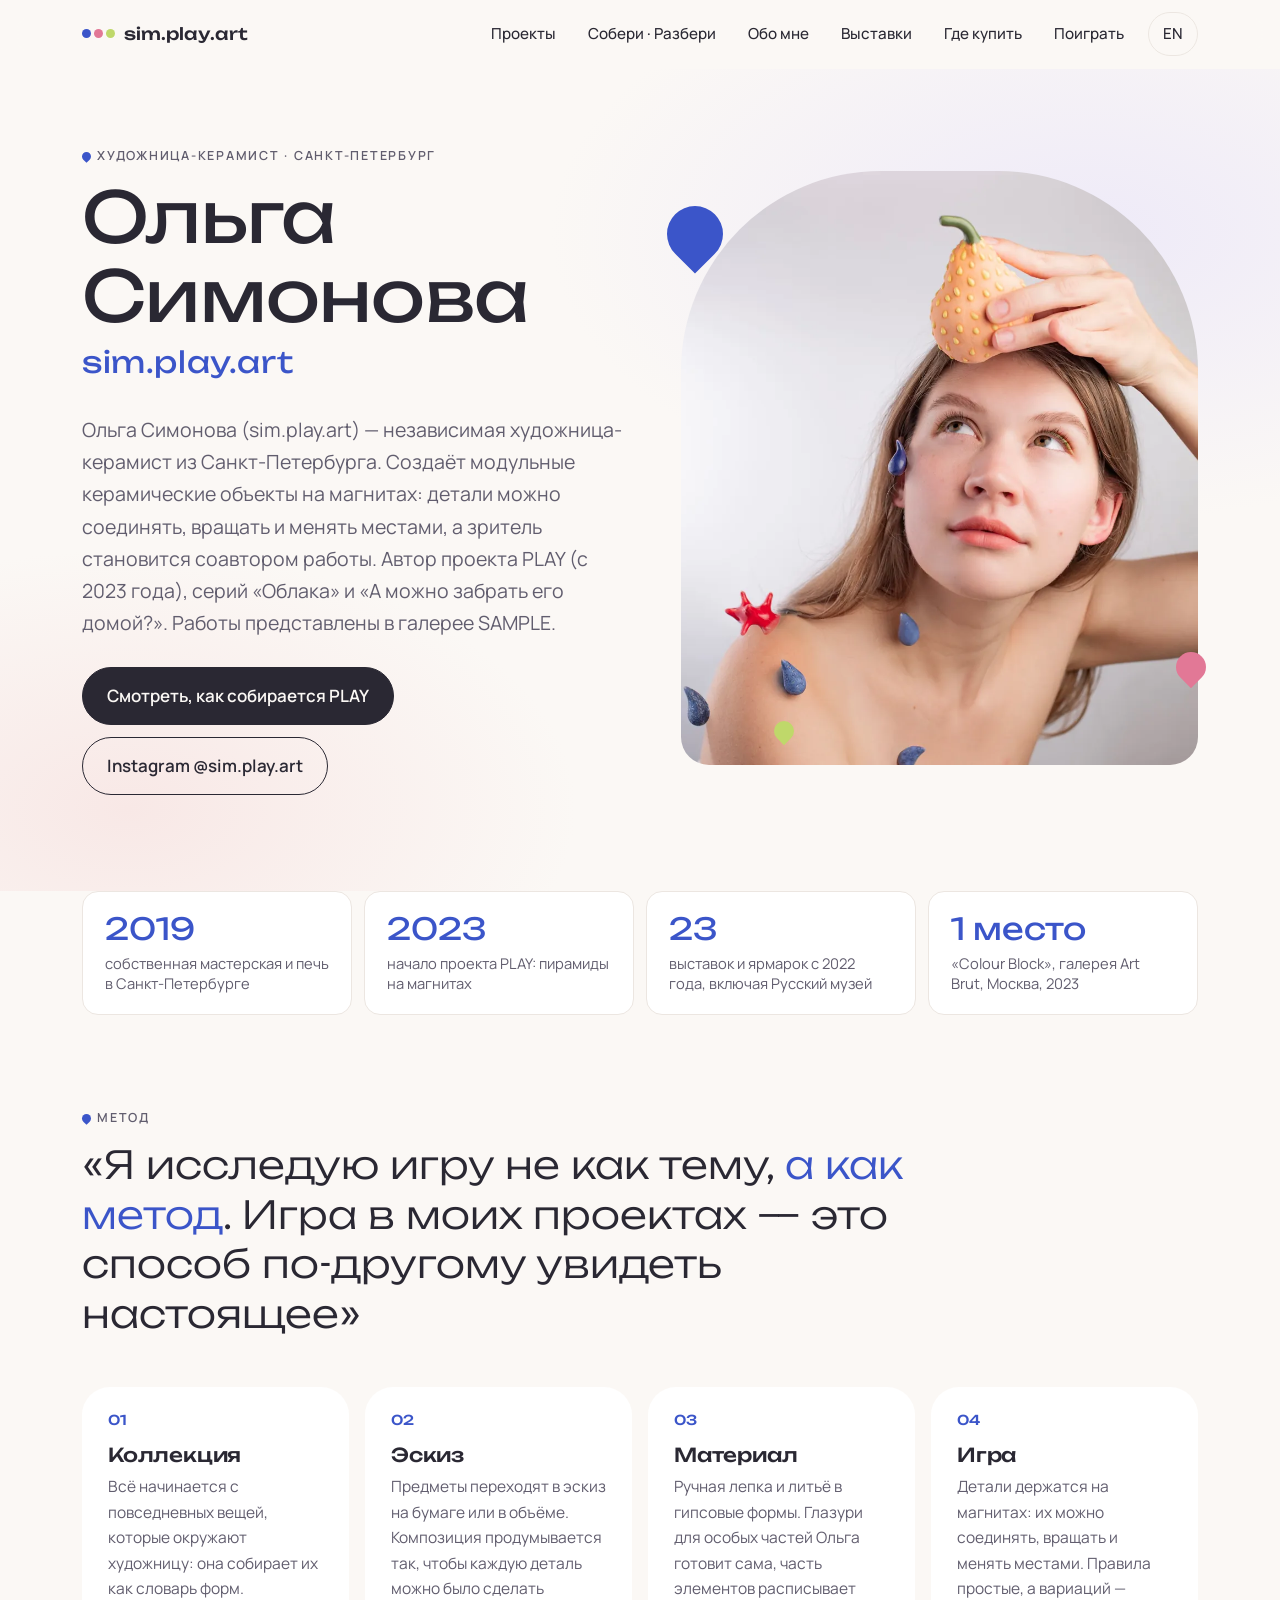
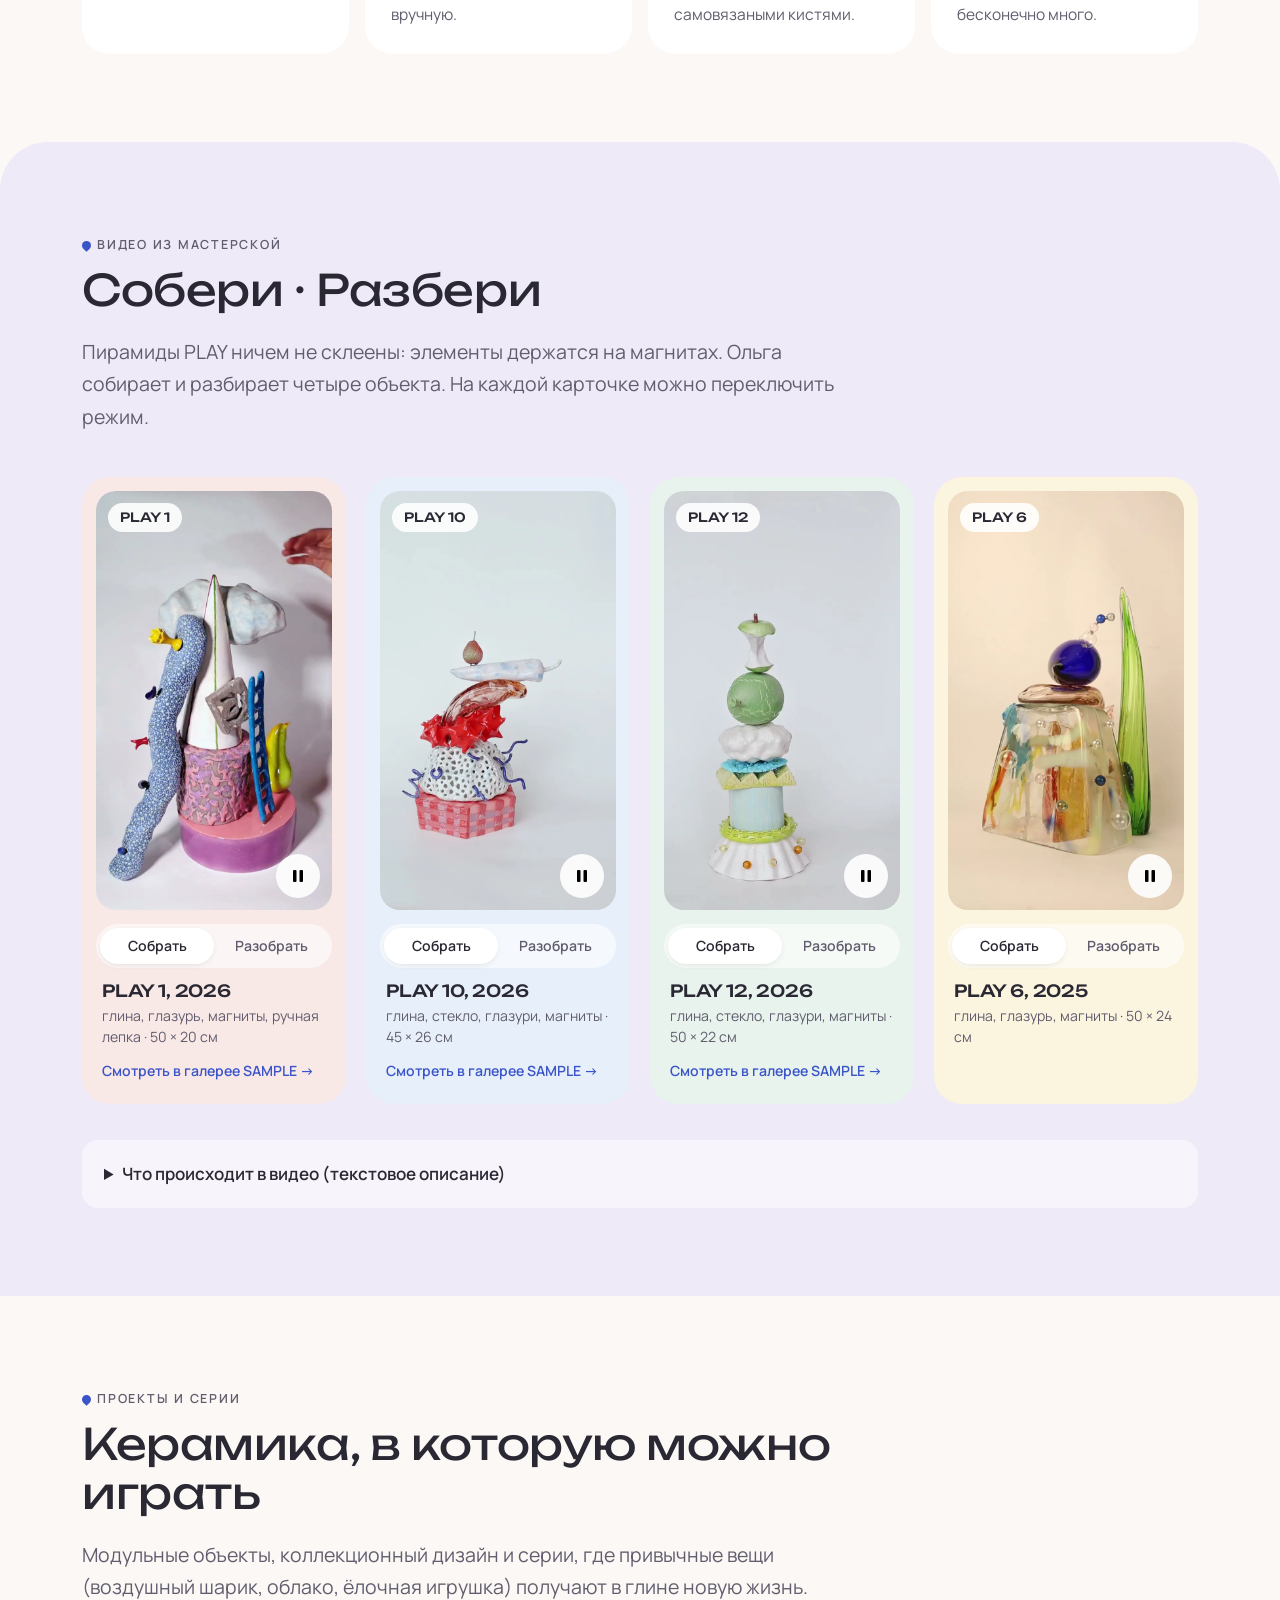
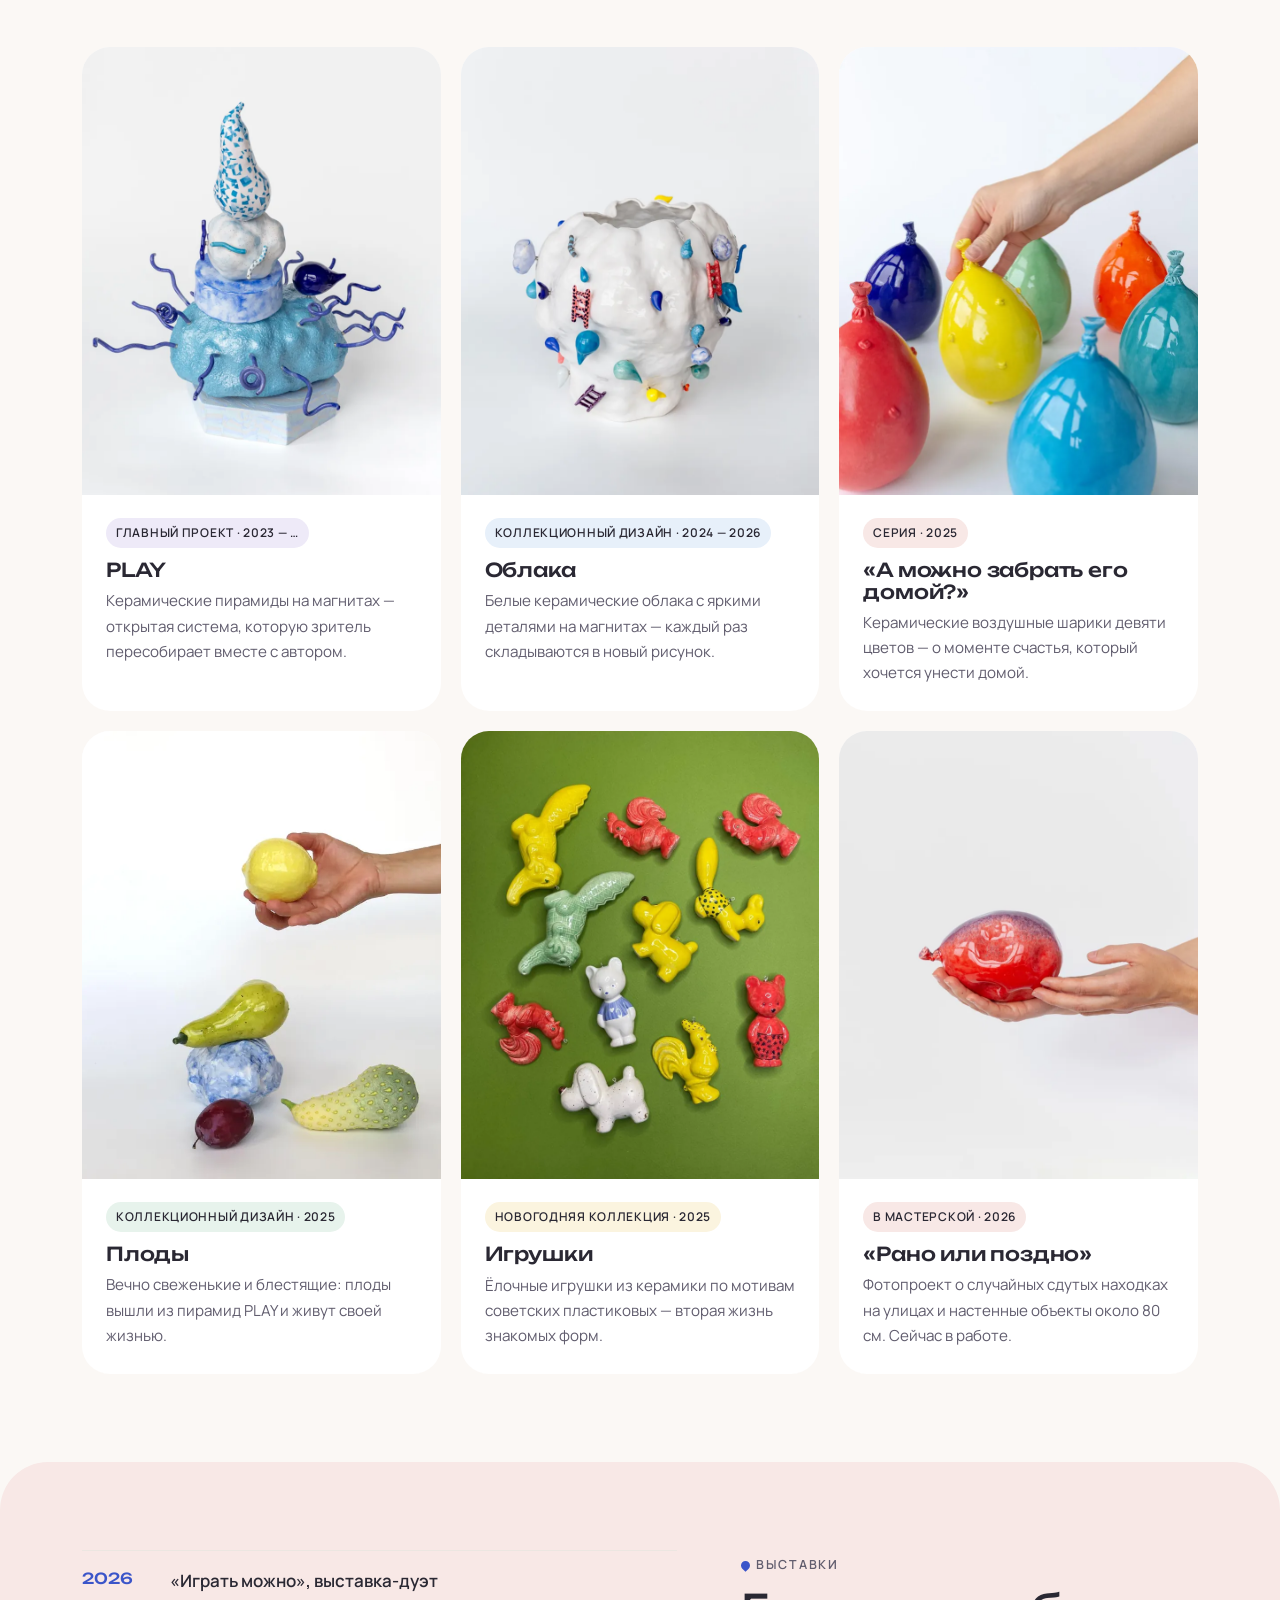
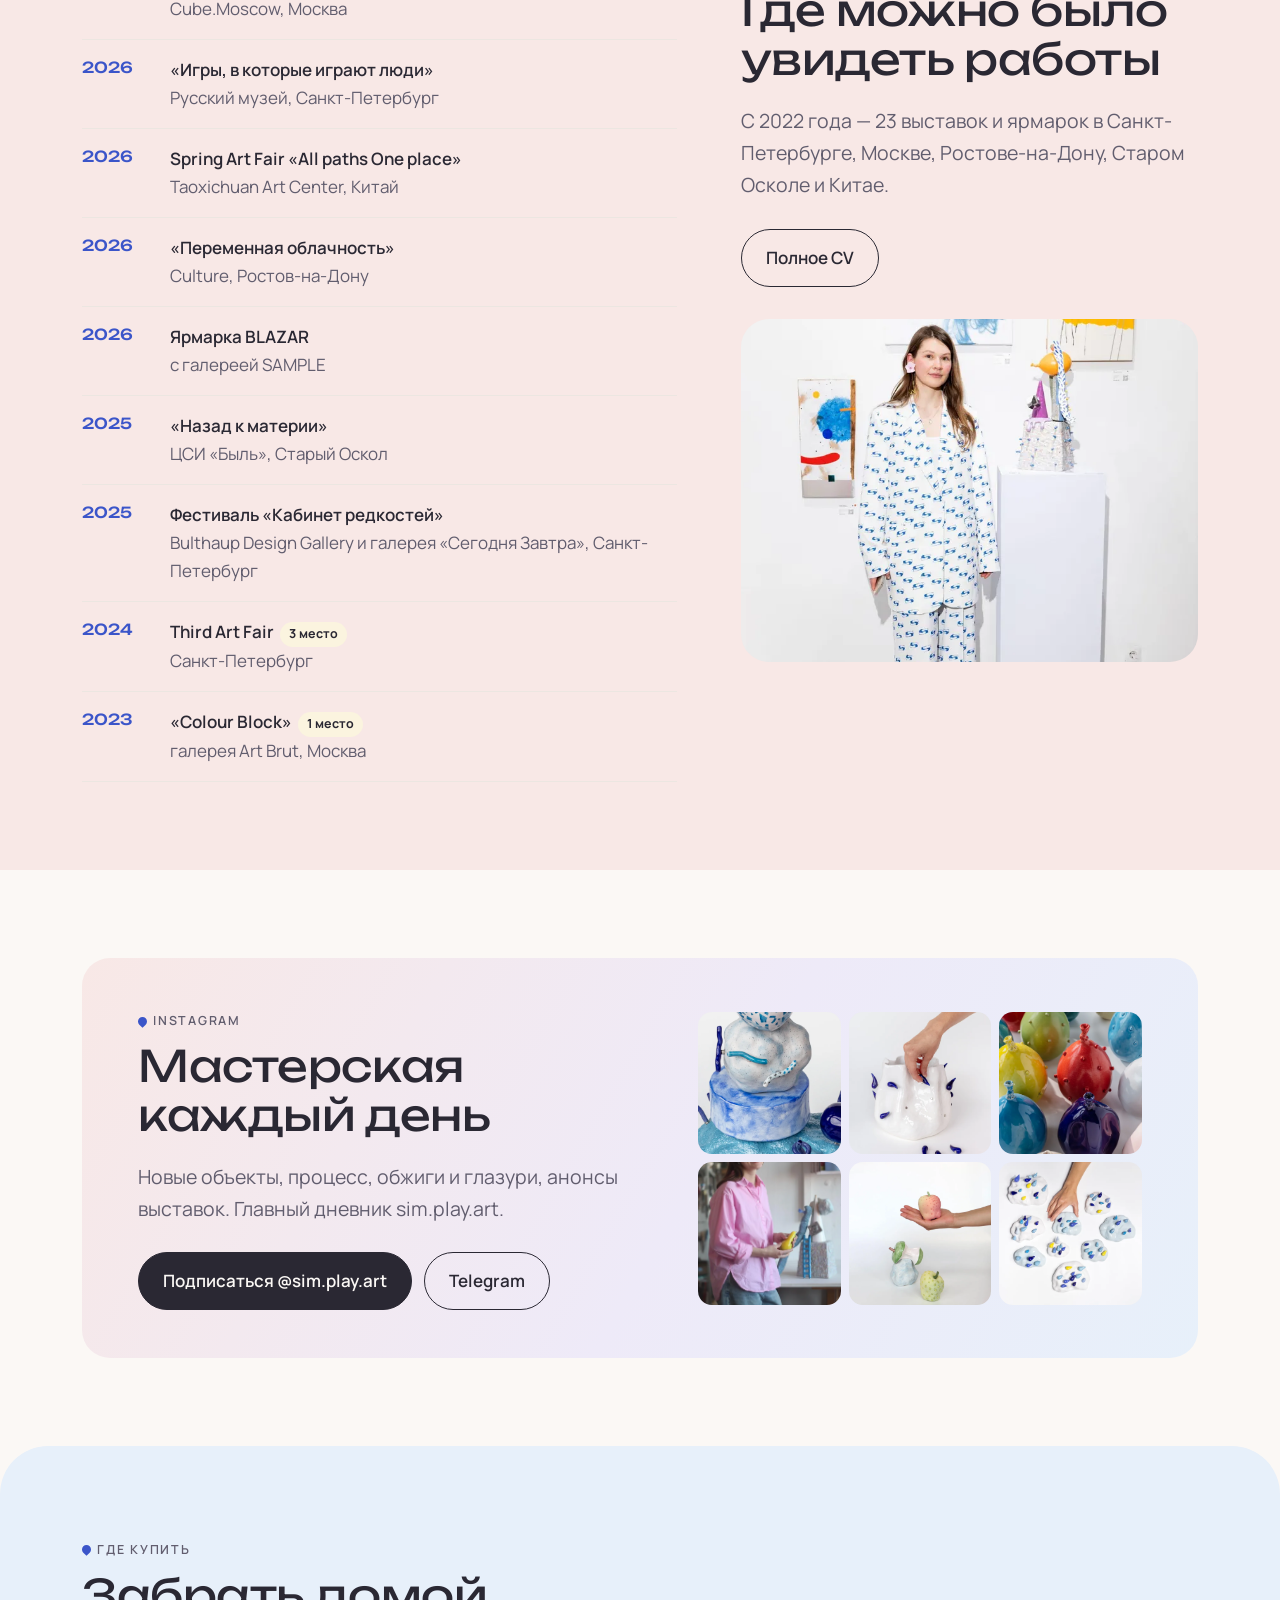
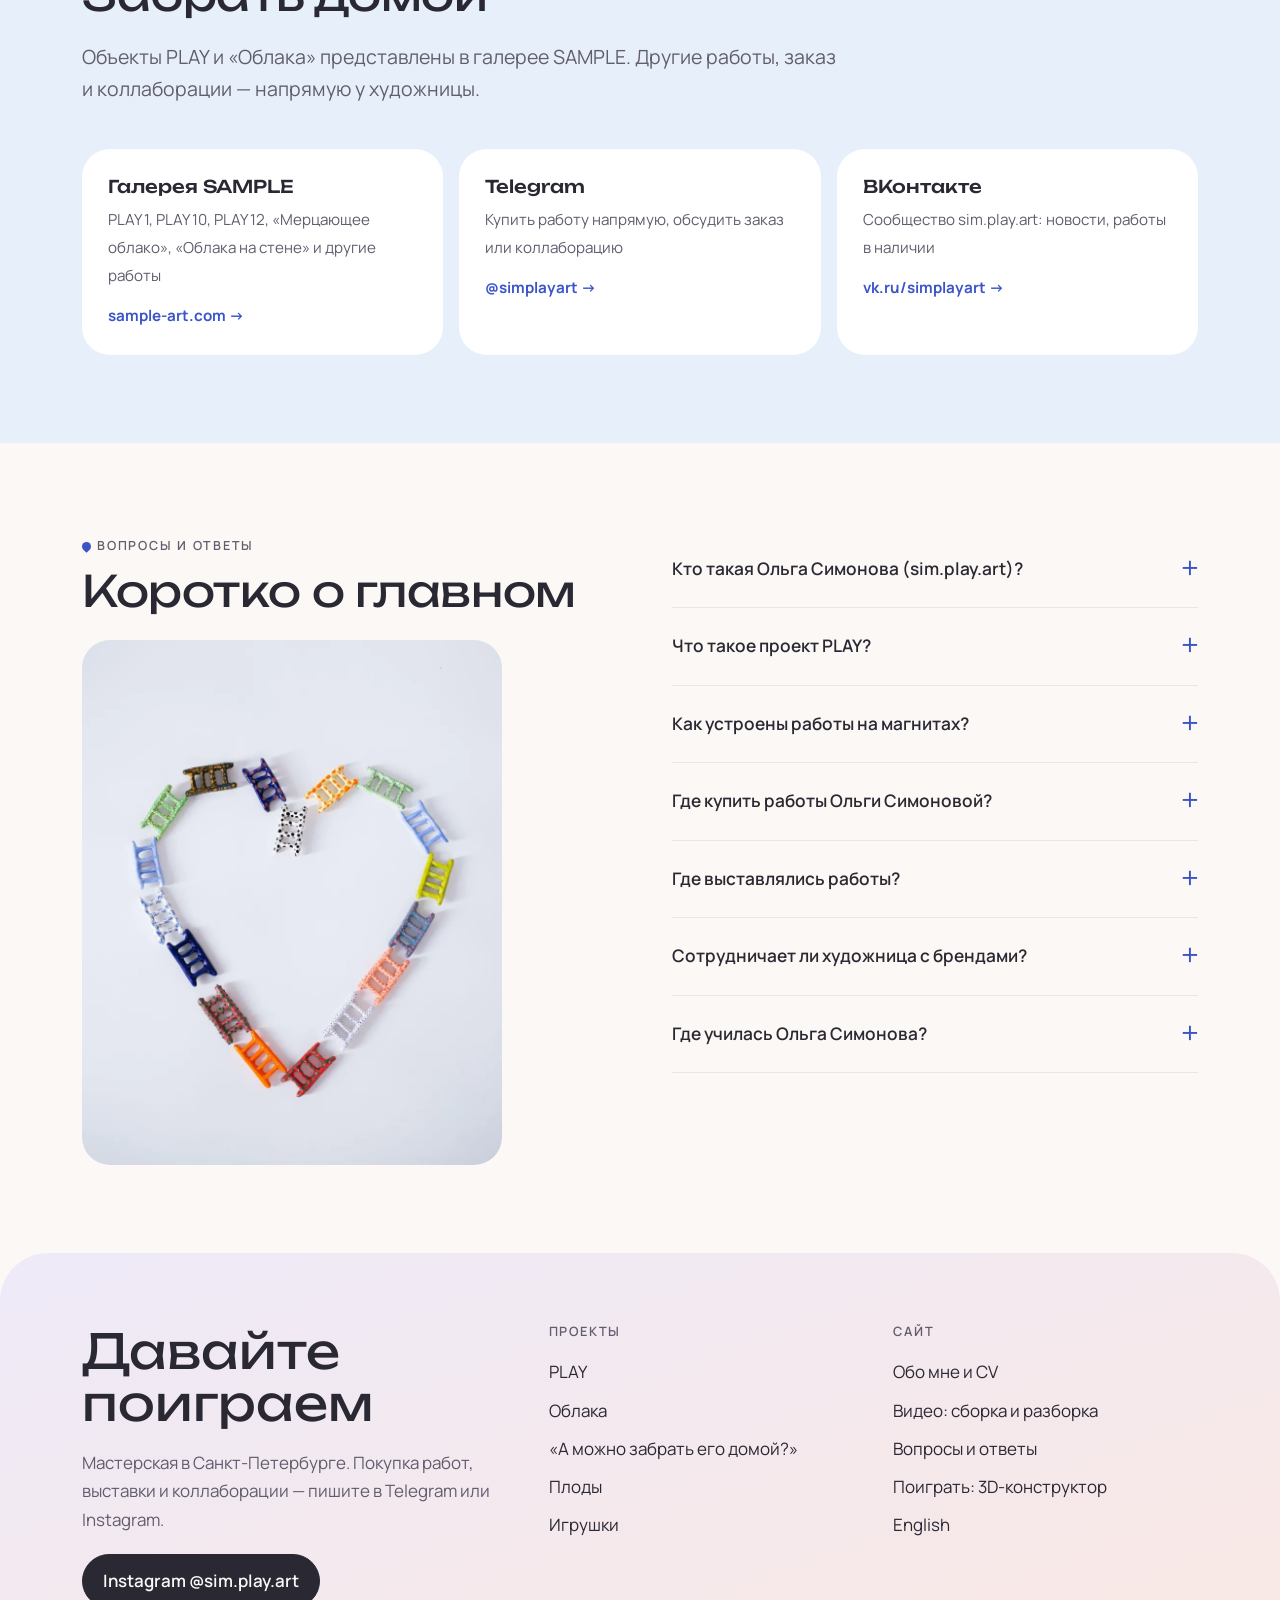
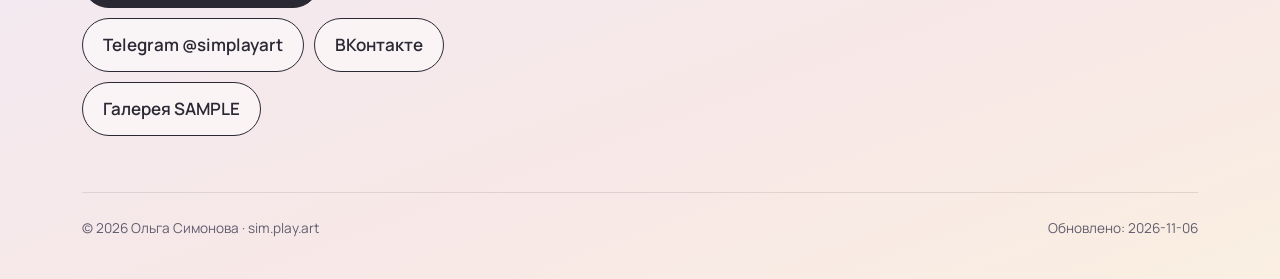
==== commit ecf8be80: "Add 3D builder PLAY (/play/) with sim.play.art relief, watermarks and usage rules - Browser-only thr" ====
--- a/docs/index.html
+++ b/docs/index.html
@@ -5,15 +5,15 @@
 <meta name="viewport" content="width=device-width,initial-scale=1">
 <title>Ольга Симонова (sim.play.art) — художница-керамист, Санкт-Петербург</title>
 <meta name="description" content="Ольга Симонова (sim.play.art) — художница-керамист из Санкт-Петербурга. Керамические объекты на магнитах: проект PLAY, «Облака», «А можно забрать его домой?». Видео, выставки, где купить.">
-<link rel="canonical" href="https://nsimonov-design.github.io/simplayart/">
-<link rel="alternate" hreflang="ru" href="https://nsimonov-design.github.io/simplayart/"><link rel="alternate" hreflang="en" href="https://nsimonov-design.github.io/simplayart/en/"><link rel="alternate" hreflang="x-default" href="https://nsimonov-design.github.io/simplayart/">
+<link rel="canonical" href="https://simplayart.ru/">
+<link rel="alternate" hreflang="ru" href="https://simplayart.ru/"><link rel="alternate" hreflang="en" href="https://simplayart.ru/en/"><link rel="alternate" hreflang="x-default" href="https://simplayart.ru/">
 <meta name="author" content="Ольга Симонова">
 <meta property="og:type" content="profile">
 <meta property="og:site_name" content="sim.play.art — Ольга Симонова">
 <meta property="og:title" content="Ольга Симонова (sim.play.art) — художница-керамист, Санкт-Петербург">
 <meta property="og:description" content="Ольга Симонова (sim.play.art) — художница-керамист из Санкт-Петербурга. Керамические объекты на магнитах: проект PLAY, «Облака», «А можно забрать его домой?». Видео, выставки, где купить.">
-<meta property="og:url" content="https://nsimonov-design.github.io/simplayart/">
-<meta property="og:image" content="https://nsimonov-design.github.io/simplayart/img/og-olga-simonova.jpg">
+<meta property="og:url" content="https://simplayart.ru/">
+<meta property="og:image" content="https://simplayart.ru/img/og-olga-simonova.jpg">
 <meta property="og:locale" content="ru_RU">
 <meta name="twitter:card" content="summary_large_image">
 <meta name="theme-color" content="#FBF8F5">
@@ -21,14 +21,14 @@
 <link rel="preconnect" href="https://fonts.googleapis.com"><link rel="preconnect" href="https://fonts.gstatic.com" crossorigin>
 <link href="https://fonts.googleapis.com/css2?family=Manrope:wght@400;500;600;700&family=Unbounded:wght@300;400;500&display=swap&subset=cyrillic" rel="stylesheet">
 <link rel="stylesheet" href="assets/style.css?v=d02bf5cd">
-<script type="application/ld+json">{"@context":"https://schema.org","@graph":[{"@type":"WebSite","@id":"https://nsimonov-design.github.io/simplayart/#website","url":"https://nsimonov-design.github.io/simplayart/","name":"Ольга Симонова — художница (sim.play.art)","inLanguage":["ru","en"],"publisher":{"@id":"https://nsimonov-design.github.io/simplayart/#person"},"about":{"@id":"https://nsimonov-design.github.io/simplayart/#person"}},{"@type":"Person","@id":"https://nsimonov-design.github.io/simplayart/#person","name":"Ольга Симонова","alternateName":["sim.play.art","Olga Simonova","SimPlayArt"],"givenName":"Ольга","familyName":"Симонова","jobTitle":"Художница-керамист","description":"Ольга Симонова (sim.play.art) — независимая художница-керамист из Санкт-Петербурга. Создаёт модульные керамические объекты на магнитах: детали можно соединять, вращать и менять местами, а зритель становится соавтором работы. Автор проекта PLAY (с 2023 года), серий «Облака» и «А можно забрать его домой?». Работы представлены в галерее SAMPLE.","url":"https://nsimonov-design.github.io/simplayart/","image":"https://nsimonov-design.github.io/simplayart/img/olga-simonova-hudozhnitsa-keramist.webp","birthPlace":{"@type":"Place","name":"Псков, Россия"},"homeLocation":{"@type":"Place","name":"Санкт-Петербург, Россия"},"knowsAbout":["керамика","художественная керамика","коллекционный дизайн","глазури","ручная лепка","литьё в гипсовые формы","ceramic art"],"sameAs":["https://www.instagram.com/sim.play.art/","https://t.me/simplayart","https://vk.ru/simplayart","https://sample-art.com/authors/olga-simonova"]},{"@type":"ProfilePage","@id":"https://nsimonov-design.github.io/simplayart/#page","url":"https://nsimonov-design.github.io/simplayart/","name":"Ольга Симонова — художница-керамист","mainEntity":{"@id":"https://nsimonov-design.github.io/simplayart/#person"},"dateModified":"2026-11-06","inLanguage":"ru"},{"@type":"FAQPage","mainEntity":[{"@type":"Question","name":"Кто такая Ольга Симонова (sim.play.art)?","acceptedAnswer":{"@type":"Answer","text":"Ольга Симонова (sim.play.art) — независимая художница-керамист из Санкт-Петербурга. Создаёт модульные керамические объекты на магнитах: детали можно соединять, вращать и менять местами, а зритель становится соавтором работы. Автор проекта PLAY (с 2023 года), серий «Облака» и «А можно забрать его домой?». Работы представлены в галерее SAMPLE."}},{"@type":"Question","name":"Что такое проект PLAY?","acceptedAnswer":{"@type":"Answer","text":"PLAY — проект Ольги Симоновой с 2023 года: керамические «пирамиды», которые собираются из элементов на магнитах. Детали можно соединять, вращать и менять местами, поэтому объект не зафиксирован и зритель может пересобрать его сам."}},{"@type":"Question","name":"Как устроены работы на магнитах?","acceptedAnswer":{"@type":"Answer","text":"Каждая деталь — отдельный керамический элемент, вылепленный вручную или отлитый в гипсовой форме, с вклеенными магнитами. Элементы держатся друг на друге без клея, поэтому композицию можно менять: в «Облаках» — переставлять яркие капли, в PLAY — собирать пирамиду в другом порядке."}},{"@type":"Question","name":"Где купить работы Ольги Симоновой?","acceptedAnswer":{"@type":"Answer","text":"Объекты PLAY и «Облака» представлены в галерее SAMPLE (sample-art.com). Напрямую у художницы можно купить работы и обсудить заказ через Telegram @simplayart, Instagram @sim.play.art или сообщество ВКонтакте vk.ru/simplayart."}},{"@type":"Question","name":"Где выставлялись работы?","acceptedAnswer":{"@type":"Answer","text":"В Русском музее («Игры, в которые играют люди», 2026), Cube.Moscow («Играть можно», 2026), Taoxichuan Art Center в Китае (2026), ЦСИ «Быль» (2025), на фестивале «Кабинет редкостей» в Bulthaup Design Gallery (2025), ярмарках Port Art Fair и Third Art Fair в Санкт-Петербурге."}},{"@type":"Question","name":"Сотрудничает ли художница с брендами?","acceptedAnswer":{"@type":"Answer","text":"Да: коллаборация с рестораном ВОВО (сет Signature XV, 2025), проект для фотоателье «UU» (2025), проект «Лёгкий ужин» с Nataliia Leskova (2024). Для предложений — Telegram @simplayart."}},{"@type":"Question","name":"Где училась Ольга Симонова?","acceptedAnswer":{"@type":"Answer","text":"В Санкт-Петербургской государственной художественно-промышленной академии им. А. Л. Штиглица на кафедре художественной керамики и стекла (с 2014 года) и в СПбГУПТД на факультете графического дизайна (2012–2014). С 2019 года работает в собственной мастерской."}}]},{"@type":"VideoObject","name":"PLAY 1 — сборка объекта на магнитах · Ольга Симонова","description":"Ольга по одному снимает элементы пирамиды PLAY 1 — голубую «волну» в крапинку, белый конус, облако, синюю лестницу, жёлтую грушу и розовый фактурный цилиндр, — а затем собирает объект обратно на сиреневом основании.","thumbnailUrl":"https://nsimonov-design.github.io/simplayart/img/play-1-poster.webp","contentUrl":"https://nsimonov-design.github.io/simplayart/video/play-1-sborka.mp4","uploadDate":"2026-11-06","creator":{"@id":"https://nsimonov-design.github.io/simplayart/#person"},"inLanguage":"ru"},{"@type":"VideoObject","name":"PLAY 1 — разборка объекта на магнитах · Ольга Симонова","description":"Ольга по одному снимает элементы пирамиды PLAY 1 — голубую «волну» в крапинку, белый конус, облако, синюю лестницу, жёлтую грушу и розовый фактурный цилиндр, — а затем собирает объект обратно на сиреневом основании.","thumbnailUrl":"https://nsimonov-design.github.io/simplayart/img/play-1-poster.webp","contentUrl":"https://nsimonov-design.github.io/simplayart/video/play-1-razborka.mp4","uploadDate":"2026-11-06","creator":{"@id":"https://nsimonov-design.github.io/simplayart/#person"},"inLanguage":"ru"},{"@type":"VideoObject","name":"PLAY 10 — сборка объекта на магнитах · Ольга Симонова","description":"PLAY 10 разбирается на розовое клетчатое основание, белый перфорированный купол с синими «червячками» на магнитах, красные цветы-звёзды, розовую стеклянную «волну», белое облако и грушу на вершине — и собирается снова.","thumbnailUrl":"https://nsimonov-design.github.io/simplayart/img/play-10-poster.webp","contentUrl":"https://nsimonov-design.github.io/simplayart/video/play-10-sborka.mp4","uploadDate":"2026-11-06","creator":{"@id":"https://nsimonov-design.github.io/simplayart/#person"},"inLanguage":"ru"},{"@type":"VideoObject","name":"PLAY 10 — разборка объекта на магнитах · Ольга Симонова","description":"PLAY 10 разбирается на розовое клетчатое основание, белый перфорированный купол с синими «червячками» на магнитах, красные цветы-звёзды, розовую стеклянную «волну», белое облако и грушу на вершине — и собирается снова.","thumbnailUrl":"https://nsimonov-design.github.io/simplayart/img/play-10-poster.webp","contentUrl":"https://nsimonov-design.github.io/simplayart/video/play-10-razborka.mp4","uploadDate":"2026-11-06","creator":{"@id":"https://nsimonov-design.github.io/simplayart/#person"},"inLanguage":"ru"},{"@type":"VideoObject","name":"PLAY 12 — сборка объекта на магнитах · Ольга Симонова","description":"Пирамида PLAY 12 складывается из белого основания с воланом, салатового кольца с бусинами, голубого цилиндра, зубчатых «воротников», облака, зелёного шара и огрызка яблока на вершине.","thumbnailUrl":"https://nsimonov-design.github.io/simplayart/img/play-12-poster.webp","contentUrl":"https://nsimonov-design.github.io/simplayart/video/play-12-sborka.mp4","uploadDate":"2026-11-06","creator":{"@id":"https://nsimonov-design.github.io/simplayart/#person"},"inLanguage":"ru"},{"@type":"VideoObject","name":"PLAY 12 — разборка объекта на магнитах · Ольга Симонова","description":"Пирамида PLAY 12 складывается из белого основания с воланом, салатового кольца с бусинами, голубого цилиндра, зубчатых «воротников», облака, зелёного шара и огрызка яблока на вершине.","thumbnailUrl":"https://nsimonov-design.github.io/simplayart/img/play-12-poster.webp","contentUrl":"https://nsimonov-design.github.io/simplayart/video/play-12-razborka.mp4","uploadDate":"2026-11-06","creator":{"@id":"https://nsimonov-design.github.io/simplayart/#person"},"inLanguage":"ru"},{"@type":"VideoObject","name":"PLAY 6 — сборка объекта на магнитах · Ольга Симонова","description":"PLAY 6 собирается из прозрачной трапеции с цветными включениями, синего шара с бусинами на магнитах, розовой «подушки» и зелёного листа-лезвия.","thumbnailUrl":"https://nsimonov-design.github.io/simplayart/img/play-6-poster.webp","contentUrl":"https://nsimonov-design.github.io/simplayart/video/play-6-sborka.mp4","uploadDate":"2026-11-06","creator":{"@id":"https://nsimonov-design.github.io/simplayart/#person"},"inLanguage":"ru"},{"@type":"VideoObject","name":"PLAY 6 — разборка объекта на магнитах · Ольга Симонова","description":"PLAY 6 собирается из прозрачной трапеции с цветными включениями, синего шара с бусинами на магнитах, розовой «подушки» и зелёного листа-лезвия.","thumbnailUrl":"https://nsimonov-design.github.io/simplayart/img/play-6-poster.webp","contentUrl":"https://nsimonov-design.github.io/simplayart/video/play-6-razborka.mp4","uploadDate":"2026-11-06","creator":{"@id":"https://nsimonov-design.github.io/simplayart/#person"},"inLanguage":"ru"},{"@type":"ItemList","name":"Проекты Ольги Симоновой","itemListElement":[{"@type":"ListItem","position":1,"url":"https://nsimonov-design.github.io/simplayart/works/play/","name":"PLAY"},{"@type":"ListItem","position":2,"url":"https://nsimonov-design.github.io/simplayart/works/oblaka/","name":"Облака"},{"@type":"ListItem","position":3,"url":"https://nsimonov-design.github.io/simplayart/works/shariki/","name":"«А можно забрать его домой?»"},{"@type":"ListItem","position":4,"url":"https://nsimonov-design.github.io/simplayart/works/plody/","name":"Плоды"},{"@type":"ListItem","position":5,"url":"https://nsimonov-design.github.io/simplayart/works/igrushki/","name":"Игрушки"}]}]}</script>
+<script type="application/ld+json">{"@context":"https://schema.org","@graph":[{"@type":"WebSite","@id":"https://simplayart.ru/#website","url":"https://simplayart.ru/","name":"Ольга Симонова — художница (sim.play.art)","inLanguage":["ru","en"],"publisher":{"@id":"https://simplayart.ru/#person"},"about":{"@id":"https://simplayart.ru/#person"}},{"@type":"Person","@id":"https://simplayart.ru/#person","name":"Ольга Симонова","alternateName":["sim.play.art","Olga Simonova","SimPlayArt"],"givenName":"Ольга","familyName":"Симонова","jobTitle":"Художница-керамист","description":"Ольга Симонова (sim.play.art) — независимая художница-керамист из Санкт-Петербурга. Создаёт модульные керамические объекты на магнитах: детали можно соединять, вращать и менять местами, а зритель становится соавтором работы. Автор проекта PLAY (с 2023 года), серий «Облака» и «А можно забрать его домой?». Работы представлены в галерее SAMPLE.","url":"https://simplayart.ru/","image":"https://simplayart.ru/img/olga-simonova-hudozhnitsa-keramist.webp","birthPlace":{"@type":"Place","name":"Псков, Россия"},"homeLocation":{"@type":"Place","name":"Санкт-Петербург, Россия"},"knowsAbout":["керамика","художественная керамика","коллекционный дизайн","глазури","ручная лепка","литьё в гипсовые формы","ceramic art"],"sameAs":["https://www.instagram.com/sim.play.art/","https://t.me/simplayart","https://vk.ru/simplayart","https://sample-art.com/authors/olga-simonova"]},{"@type":"ProfilePage","@id":"https://simplayart.ru/#page","url":"https://simplayart.ru/","name":"Ольга Симонова — художница-керамист","mainEntity":{"@id":"https://simplayart.ru/#person"},"dateModified":"2026-11-06","inLanguage":"ru"},{"@type":"FAQPage","mainEntity":[{"@type":"Question","name":"Кто такая Ольга Симонова (sim.play.art)?","acceptedAnswer":{"@type":"Answer","text":"Ольга Симонова (sim.play.art) — независимая художница-керамист из Санкт-Петербурга. Создаёт модульные керамические объекты на магнитах: детали можно соединять, вращать и менять местами, а зритель становится соавтором работы. Автор проекта PLAY (с 2023 года), серий «Облака» и «А можно забрать его домой?». Работы представлены в галерее SAMPLE."}},{"@type":"Question","name":"Что такое проект PLAY?","acceptedAnswer":{"@type":"Answer","text":"PLAY — проект Ольги Симоновой с 2023 года: керамические «пирамиды», которые собираются из элементов на магнитах. Детали можно соединять, вращать и менять местами, поэтому объект не зафиксирован и зритель может пересобрать его сам."}},{"@type":"Question","name":"Как устроены работы на магнитах?","acceptedAnswer":{"@type":"Answer","text":"Каждая деталь — отдельный керамический элемент, вылепленный вручную или отлитый в гипсовой форме, с вклеенными магнитами. Элементы держатся друг на друге без клея, поэтому композицию можно менять: в «Облаках» — переставлять яркие капли, в PLAY — собирать пирамиду в другом порядке."}},{"@type":"Question","name":"Где купить работы Ольги Симоновой?","acceptedAnswer":{"@type":"Answer","text":"Объекты PLAY и «Облака» представлены в галерее SAMPLE (sample-art.com). Напрямую у художницы можно купить работы и обсудить заказ через Telegram @simplayart, Instagram @sim.play.art или сообщество ВКонтакте vk.ru/simplayart."}},{"@type":"Question","name":"Где выставлялись работы?","acceptedAnswer":{"@type":"Answer","text":"В Русском музее («Игры, в которые играют люди», 2026), Cube.Moscow («Играть можно», 2026), Taoxichuan Art Center в Китае (2026), ЦСИ «Быль» (2025), на фестивале «Кабинет редкостей» в Bulthaup Design Gallery (2025), ярмарках Port Art Fair и Third Art Fair в Санкт-Петербурге."}},{"@type":"Question","name":"Сотрудничает ли художница с брендами?","acceptedAnswer":{"@type":"Answer","text":"Да: коллаборация с рестораном ВОВО (сет Signature XV, 2025), проект для фотоателье «UU» (2025), проект «Лёгкий ужин» с Nataliia Leskova (2024). Для предложений — Telegram @simplayart."}},{"@type":"Question","name":"Где училась Ольга Симонова?","acceptedAnswer":{"@type":"Answer","text":"В Санкт-Петербургской государственной художественно-промышленной академии им. А. Л. Штиглица на кафедре художественной керамики и стекла (с 2014 года) и в СПбГУПТД на факультете графического дизайна (2012–2014). С 2019 года работает в собственной мастерской."}}]},{"@type":"VideoObject","name":"PLAY 1 — сборка объекта на магнитах · Ольга Симонова","description":"Ольга по одному снимает элементы пирамиды PLAY 1 — голубую «волну» в крапинку, белый конус, облако, синюю лестницу, жёлтую грушу и розовый фактурный цилиндр, — а затем собирает объект обратно на сиреневом основании.","thumbnailUrl":"https://simplayart.ru/img/play-1-poster.webp","contentUrl":"https://simplayart.ru/video/play-1-sborka.mp4","uploadDate":"2026-11-06","creator":{"@id":"https://simplayart.ru/#person"},"inLanguage":"ru"},{"@type":"VideoObject","name":"PLAY 1 — разборка объекта на магнитах · Ольга Симонова","description":"Ольга по одному снимает элементы пирамиды PLAY 1 — голубую «волну» в крапинку, белый конус, облако, синюю лестницу, жёлтую грушу и розовый фактурный цилиндр, — а затем собирает объект обратно на сиреневом основании.","thumbnailUrl":"https://simplayart.ru/img/play-1-poster.webp","contentUrl":"https://simplayart.ru/video/play-1-razborka.mp4","uploadDate":"2026-11-06","creator":{"@id":"https://simplayart.ru/#person"},"inLanguage":"ru"},{"@type":"VideoObject","name":"PLAY 10 — сборка объекта на магнитах · Ольга Симонова","description":"PLAY 10 разбирается на розовое клетчатое основание, белый перфорированный купол с синими «червячками» на магнитах, красные цветы-звёзды, розовую стеклянную «волну», белое облако и грушу на вершине — и собирается снова.","thumbnailUrl":"https://simplayart.ru/img/play-10-poster.webp","contentUrl":"https://simplayart.ru/video/play-10-sborka.mp4","uploadDate":"2026-11-06","creator":{"@id":"https://simplayart.ru/#person"},"inLanguage":"ru"},{"@type":"VideoObject","name":"PLAY 10 — разборка объекта на магнитах · Ольга Симонова","description":"PLAY 10 разбирается на розовое клетчатое основание, белый перфорированный купол с синими «червячками» на магнитах, красные цветы-звёзды, розовую стеклянную «волну», белое облако и грушу на вершине — и собирается снова.","thumbnailUrl":"https://simplayart.ru/img/play-10-poster.webp","contentUrl":"https://simplayart.ru/video/play-10-razborka.mp4","uploadDate":"2026-11-06","creator":{"@id":"https://simplayart.ru/#person"},"inLanguage":"ru"},{"@type":"VideoObject","name":"PLAY 12 — сборка объекта на магнитах · Ольга Симонова","description":"Пирамида PLAY 12 складывается из белого основания с воланом, салатового кольца с бусинами, голубого цилиндра, зубчатых «воротников», облака, зелёного шара и огрызка яблока на вершине.","thumbnailUrl":"https://simplayart.ru/img/play-12-poster.webp","contentUrl":"https://simplayart.ru/video/play-12-sborka.mp4","uploadDate":"2026-11-06","creator":{"@id":"https://simplayart.ru/#person"},"inLanguage":"ru"},{"@type":"VideoObject","name":"PLAY 12 — разборка объекта на магнитах · Ольга Симонова","description":"Пирамида PLAY 12 складывается из белого основания с воланом, салатового кольца с бусинами, голубого цилиндра, зубчатых «воротников», облака, зелёного шара и огрызка яблока на вершине.","thumbnailUrl":"https://simplayart.ru/img/play-12-poster.webp","contentUrl":"https://simplayart.ru/video/play-12-razborka.mp4","uploadDate":"2026-11-06","creator":{"@id":"https://simplayart.ru/#person"},"inLanguage":"ru"},{"@type":"VideoObject","name":"PLAY 6 — сборка объекта на магнитах · Ольга Симонова","description":"PLAY 6 собирается из прозрачной трапеции с цветными включениями, синего шара с бусинами на магнитах, розовой «подушки» и зелёного листа-лезвия.","thumbnailUrl":"https://simplayart.ru/img/play-6-poster.webp","contentUrl":"https://simplayart.ru/video/play-6-sborka.mp4","uploadDate":"2026-11-06","creator":{"@id":"https://simplayart.ru/#person"},"inLanguage":"ru"},{"@type":"VideoObject","name":"PLAY 6 — разборка объекта на магнитах · Ольга Симонова","description":"PLAY 6 собирается из прозрачной трапеции с цветными включениями, синего шара с бусинами на магнитах, розовой «подушки» и зелёного листа-лезвия.","thumbnailUrl":"https://simplayart.ru/img/play-6-poster.webp","contentUrl":"https://simplayart.ru/video/play-6-razborka.mp4","uploadDate":"2026-11-06","creator":{"@id":"https://simplayart.ru/#person"},"inLanguage":"ru"},{"@type":"ItemList","name":"Проекты Ольги Симоновой","itemListElement":[{"@type":"ListItem","position":1,"url":"https://simplayart.ru/works/play/","name":"PLAY"},{"@type":"ListItem","position":2,"url":"https://simplayart.ru/works/oblaka/","name":"Облака"},{"@type":"ListItem","position":3,"url":"https://simplayart.ru/works/shariki/","name":"«А можно забрать его домой?»"},{"@type":"ListItem","position":4,"url":"https://simplayart.ru/works/plody/","name":"Плоды"},{"@type":"ListItem","position":5,"url":"https://simplayart.ru/works/igrushki/","name":"Игрушки"}]}]}</script>
 </head>
 <body>
 <a class="skip" href="#main">К содержанию</a>
 <header class="site-head"><div class="wrap head-in">
 <a class="logo" href="./" aria-label="sim.play.art — на главную"><span class="logo-dots"><i></i><i></i><i></i></span>sim.play.art</a>
 <button class="burger" aria-label="Меню" aria-expanded="false" aria-controls="nav"><span></span><span></span><span></span></button>
-<nav class="nav" id="nav" aria-label="Основная навигация"><a href="#projects">Проекты</a><a href="#play-video">Собери · Разбери</a><a href="about/">Обо мне</a><a href="about/#cv">Выставки</a><a href="#buy">Где купить</a><a class="lang" href="en/" hreflang="en" lang="en">EN</a></nav>
+<nav class="nav" id="nav" aria-label="Основная навигация"><a href="#projects">Проекты</a><a href="#play-video">Собери · Разбери</a><a href="about/">Обо мне</a><a href="about/#cv">Выставки</a><a href="#buy">Где купить</a><a href="play/">Поиграть</a><a class="lang" href="en/" hreflang="en" lang="en">EN</a></nav>
 </div></header>
 <main id="main">
 
@@ -148,6 +148,7 @@
 <li><a href="about/">Обо мне и CV</a></li>
 <li><a href="#play-video">Видео: сборка и разборка</a></li>
 <li><a href="#faq">Вопросы и ответы</a></li>
+<li><a href="play/">Поиграть: 3D-конструктор</a></li>
 <li><a href="en/">English</a></li></ul></div>
 </div>
 <div class="copy"><span>© 2026 Ольга Симонова · sim.play.art</span><span>Обновлено: 2026-11-06</span></div>
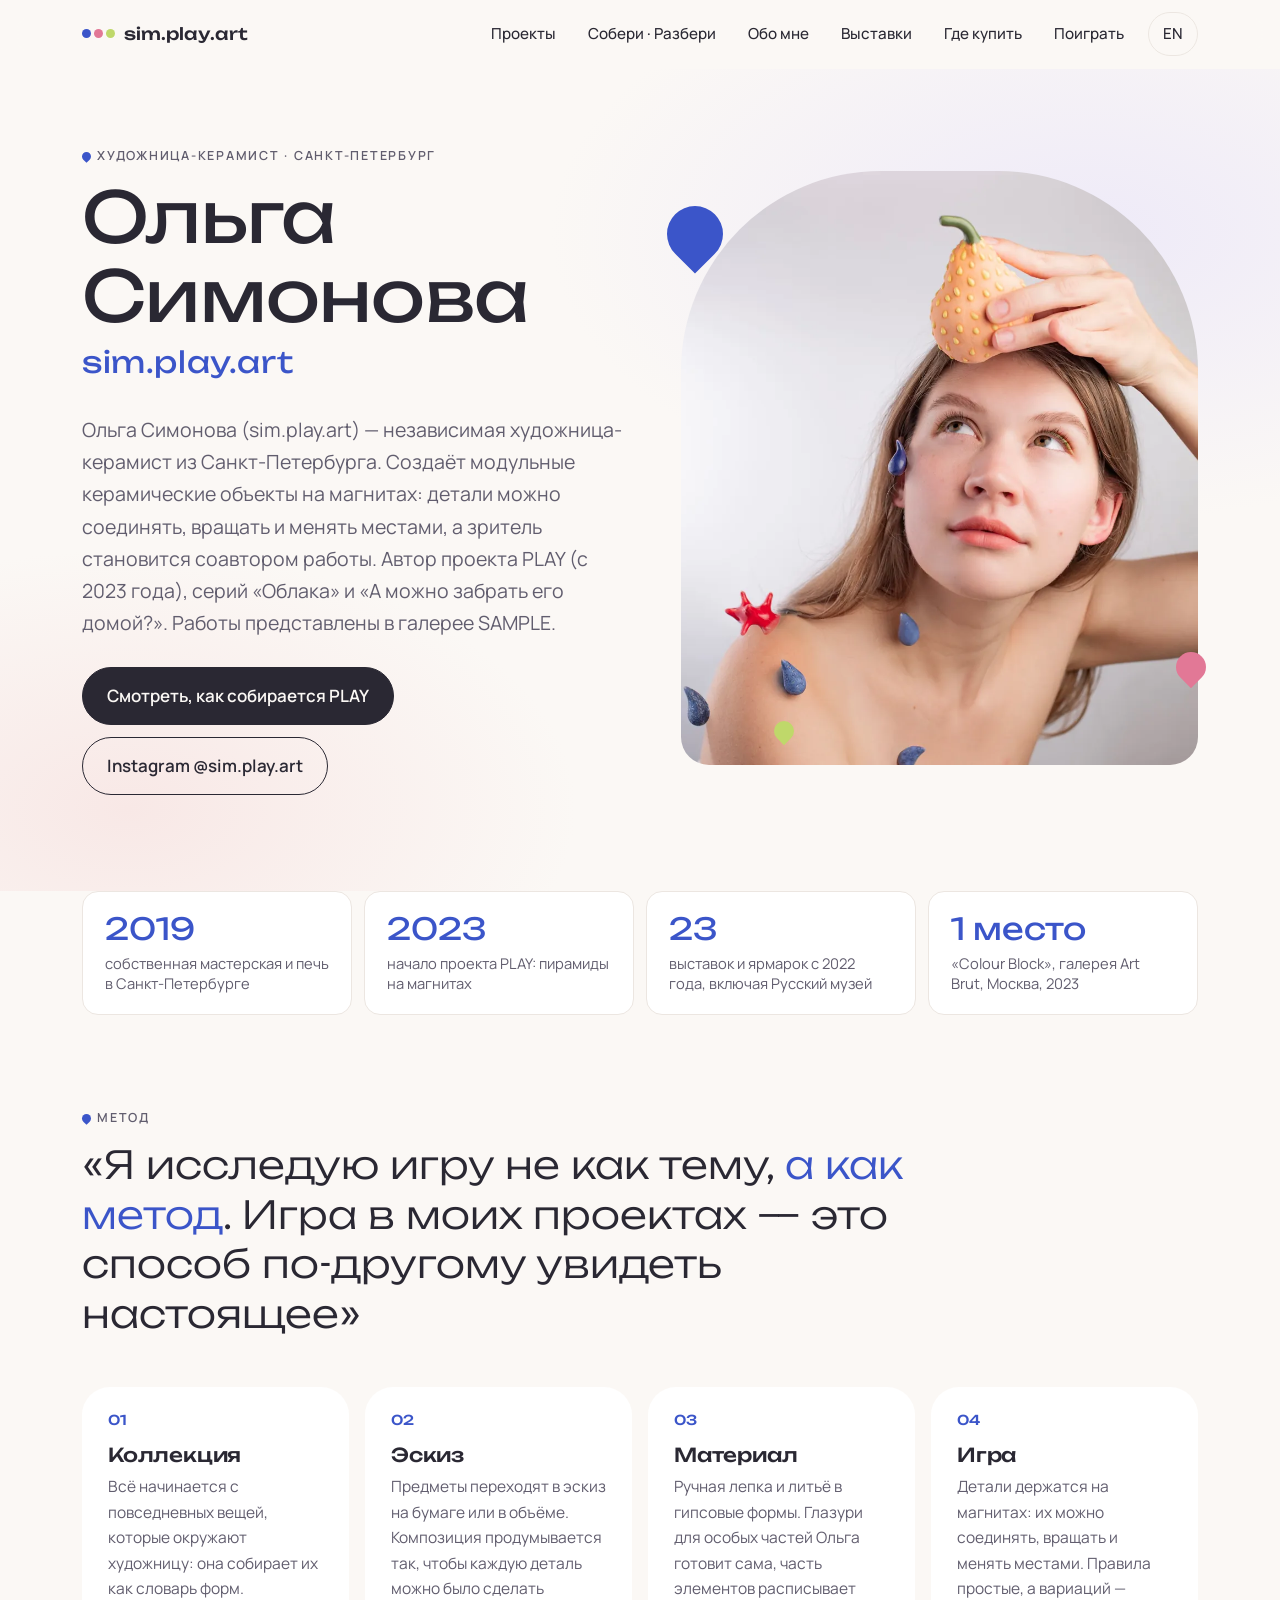
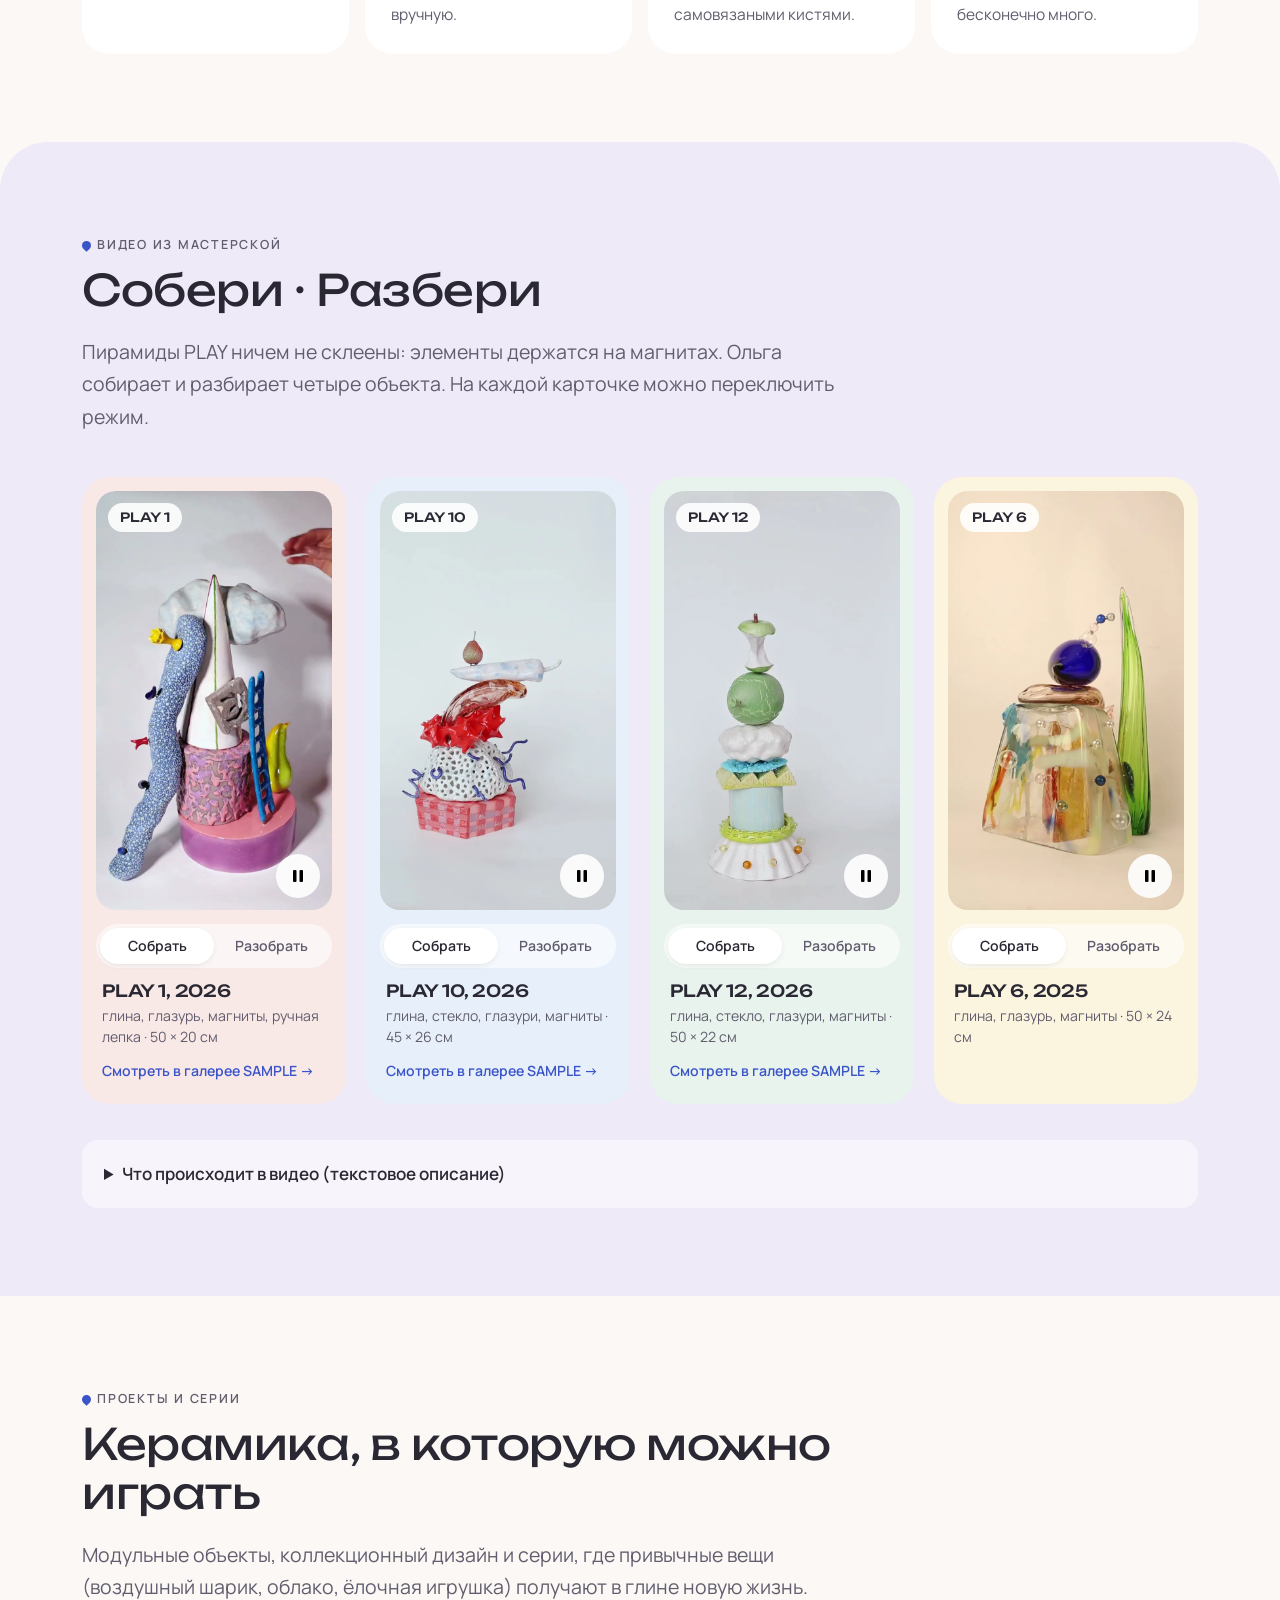
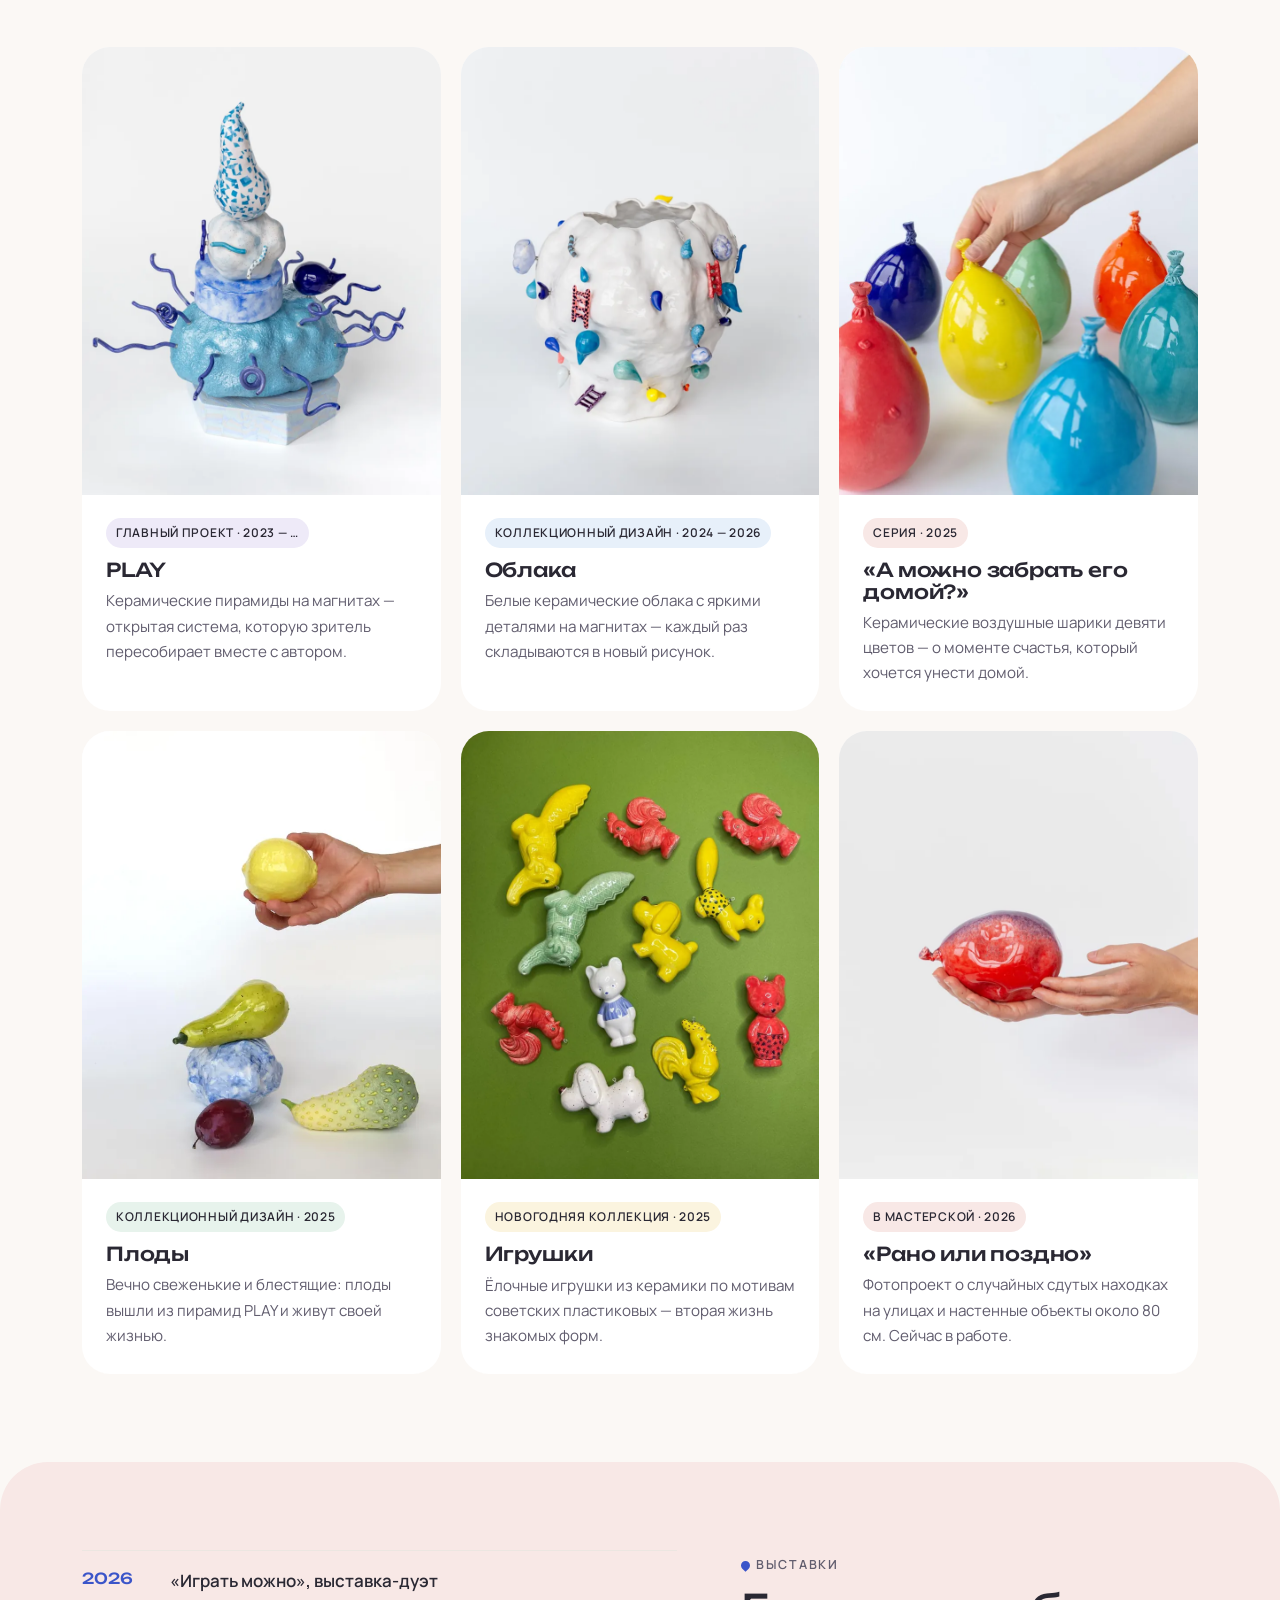
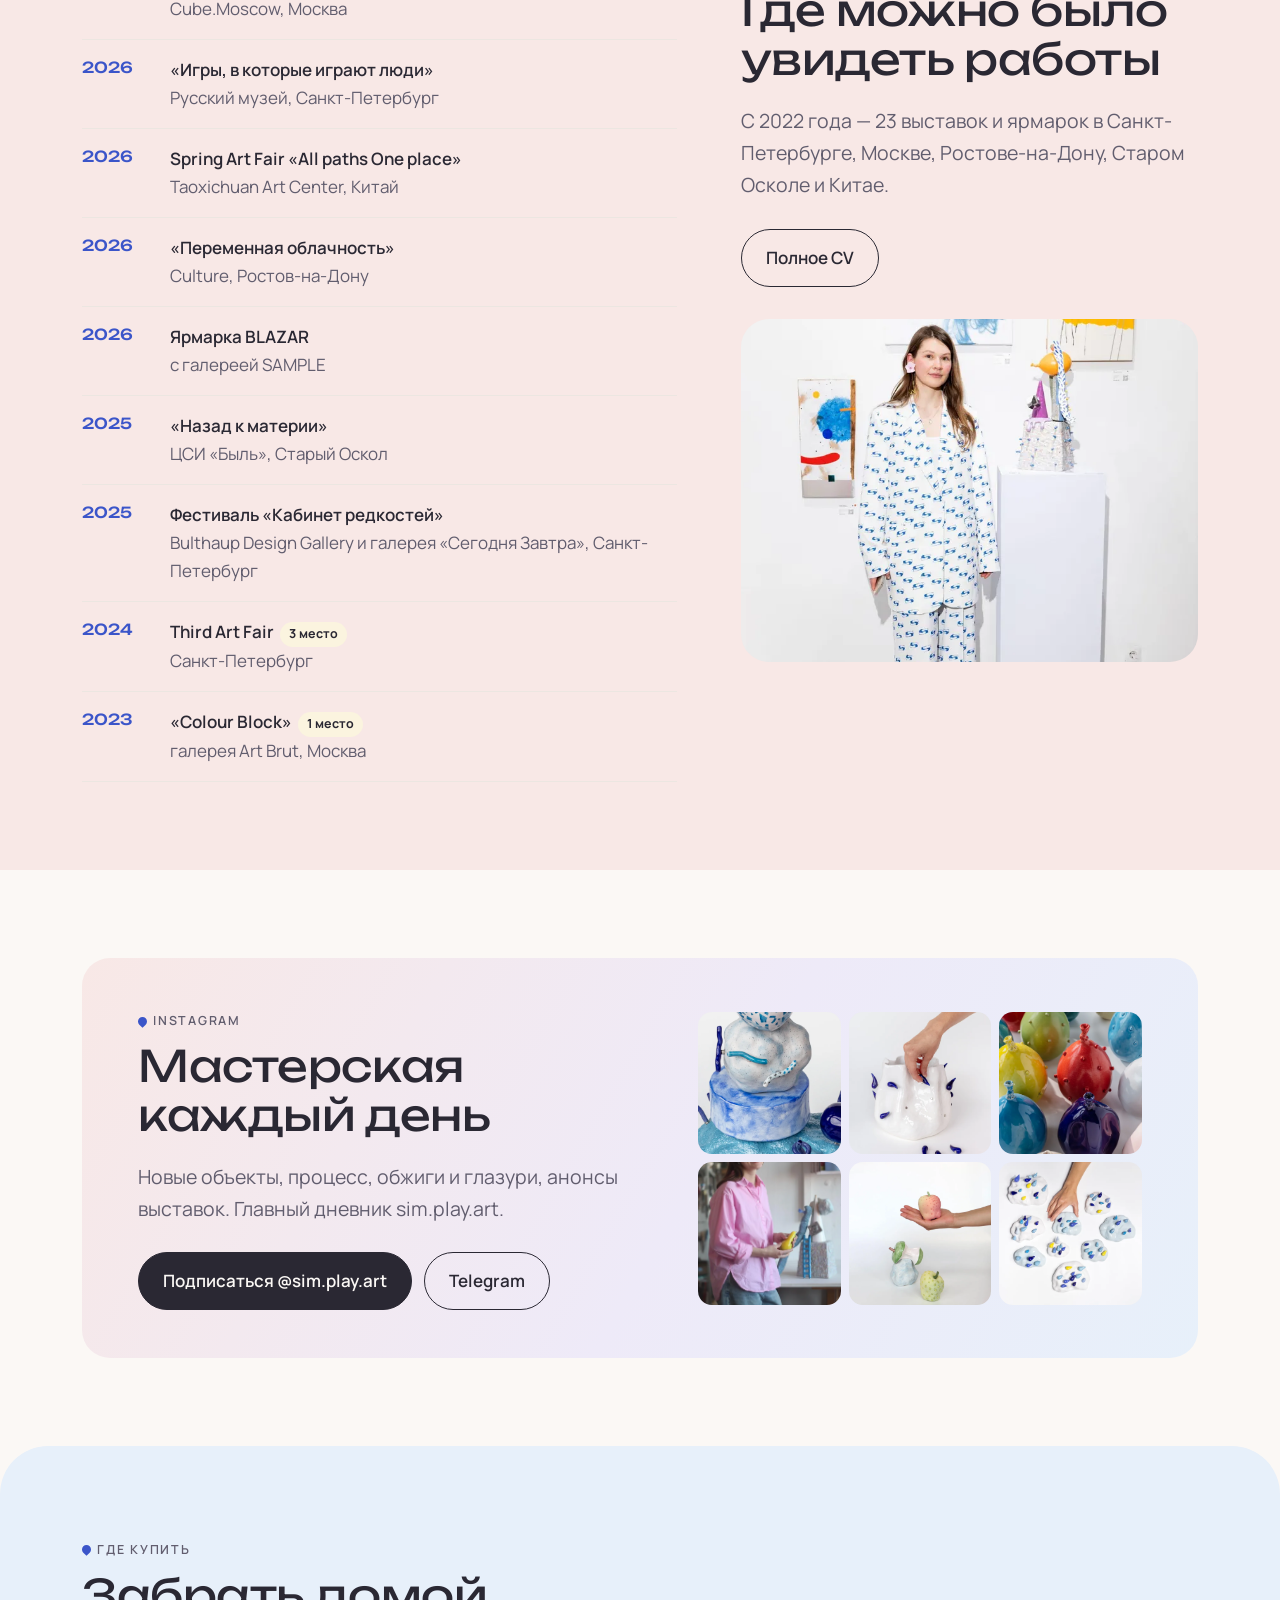
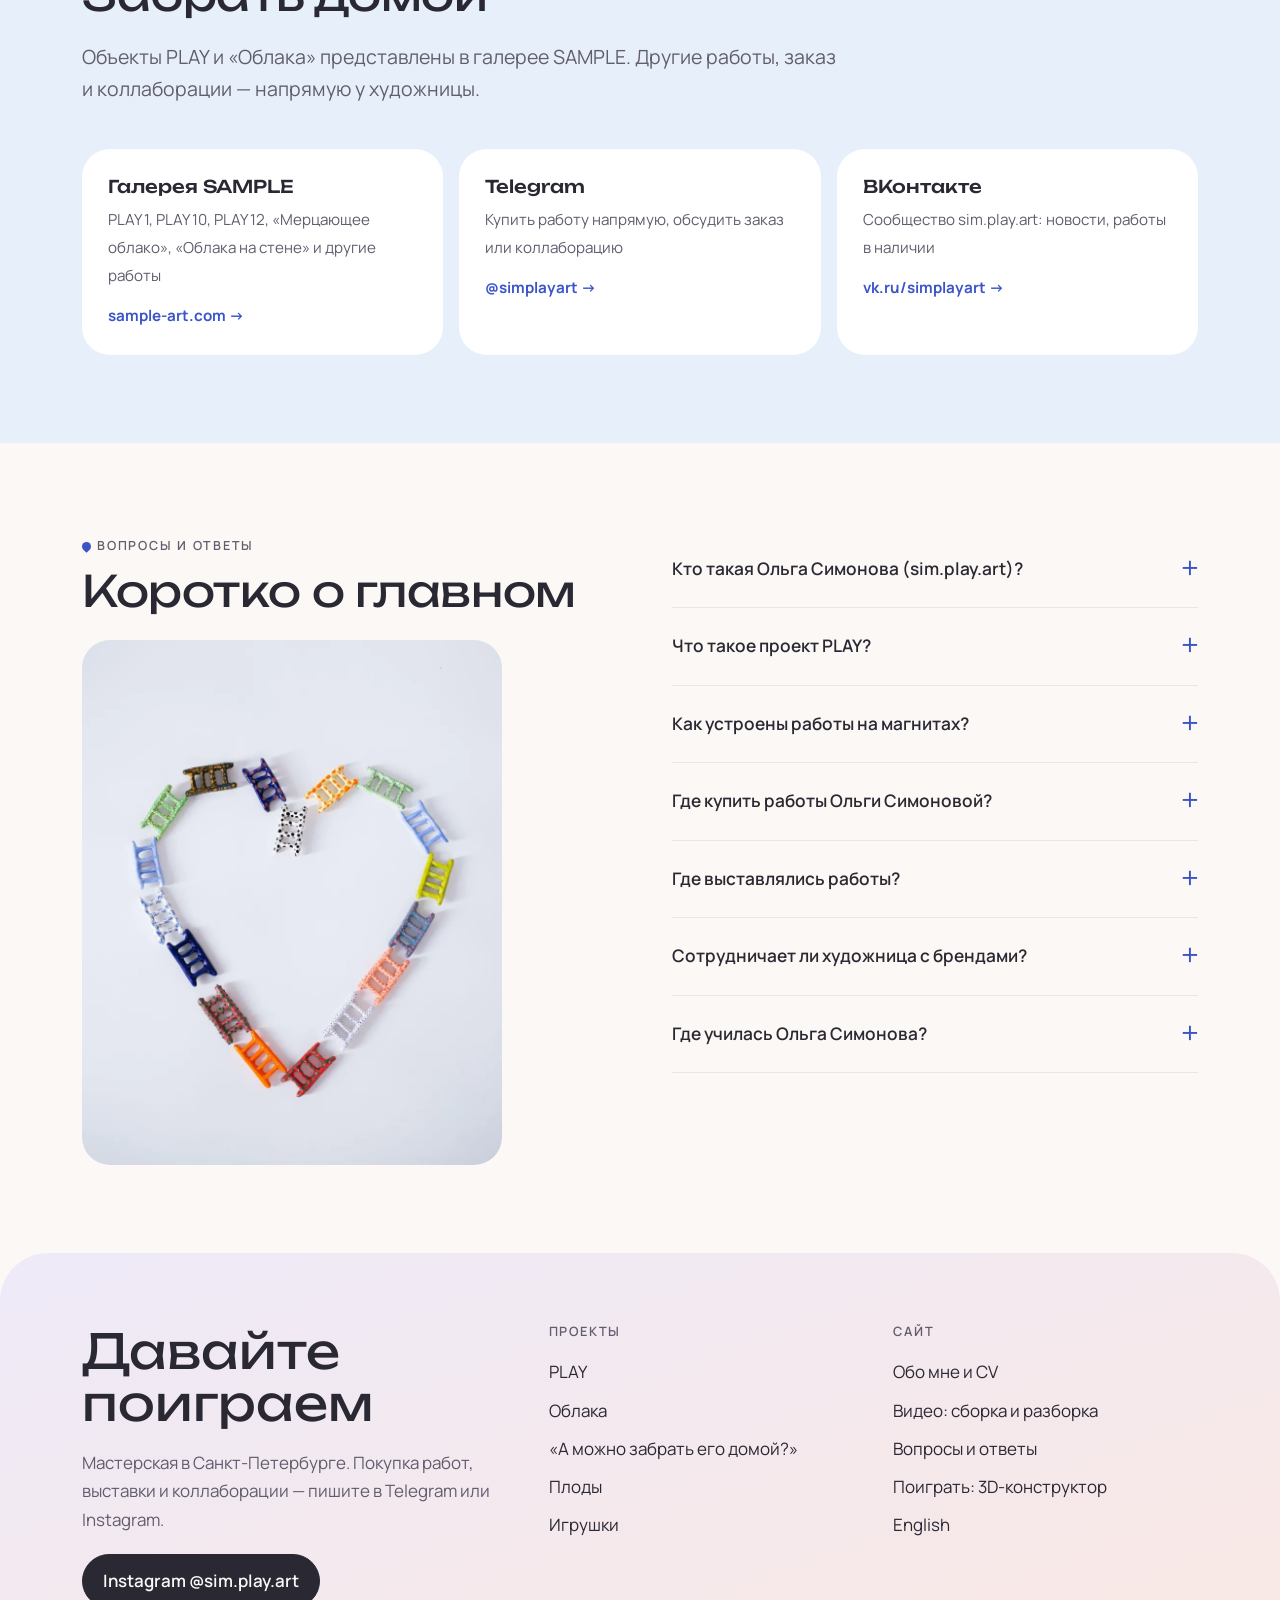
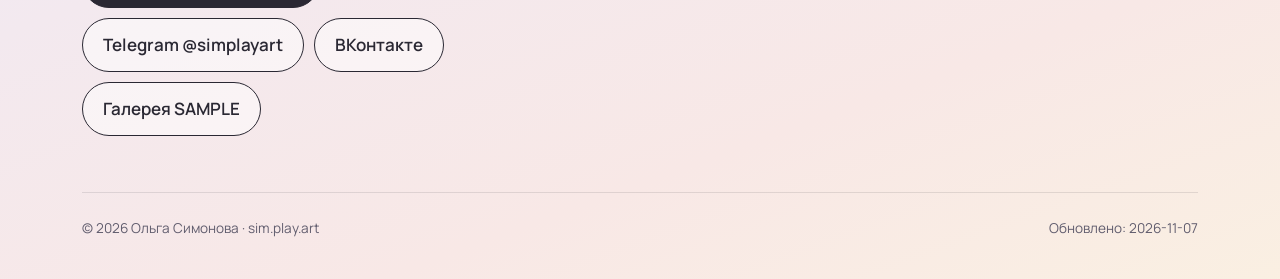
==== commit 09da0591: "Schema dates: use ISO datetime with timezone for dateModified, uploadDate, datePublished Co-Authored" ====
--- a/docs/index.html
+++ b/docs/index.html
@@ -20,8 +20,8 @@
 <link rel="icon" href="data:image/svg+xml,%3Csvg xmlns='http://www.w3.org/2000/svg' viewBox='0 0 32 32'%3E%3Ccircle cx='7' cy='16' r='5' fill='%233B55C9'/%3E%3Ccircle cx='16' cy='16' r='5' fill='%23E27896'/%3E%3Ccircle cx='25' cy='16' r='5' fill='%23BFD86A'/%3E%3C/svg%3E">
 <link rel="preconnect" href="https://fonts.googleapis.com"><link rel="preconnect" href="https://fonts.gstatic.com" crossorigin>
 <link href="https://fonts.googleapis.com/css2?family=Manrope:wght@400;500;600;700&family=Unbounded:wght@300;400;500&display=swap&subset=cyrillic" rel="stylesheet">
-<link rel="stylesheet" href="assets/style.css?v=d02bf5cd">
-<script type="application/ld+json">{"@context":"https://schema.org","@graph":[{"@type":"WebSite","@id":"https://simplayart.ru/#website","url":"https://simplayart.ru/","name":"Ольга Симонова — художница (sim.play.art)","inLanguage":["ru","en"],"publisher":{"@id":"https://simplayart.ru/#person"},"about":{"@id":"https://simplayart.ru/#person"}},{"@type":"Person","@id":"https://simplayart.ru/#person","name":"Ольга Симонова","alternateName":["sim.play.art","Olga Simonova","SimPlayArt"],"givenName":"Ольга","familyName":"Симонова","jobTitle":"Художница-керамист","description":"Ольга Симонова (sim.play.art) — независимая художница-керамист из Санкт-Петербурга. Создаёт модульные керамические объекты на магнитах: детали можно соединять, вращать и менять местами, а зритель становится соавтором работы. Автор проекта PLAY (с 2023 года), серий «Облака» и «А можно забрать его домой?». Работы представлены в галерее SAMPLE.","url":"https://simplayart.ru/","image":"https://simplayart.ru/img/olga-simonova-hudozhnitsa-keramist.webp","birthPlace":{"@type":"Place","name":"Псков, Россия"},"homeLocation":{"@type":"Place","name":"Санкт-Петербург, Россия"},"knowsAbout":["керамика","художественная керамика","коллекционный дизайн","глазури","ручная лепка","литьё в гипсовые формы","ceramic art"],"sameAs":["https://www.instagram.com/sim.play.art/","https://t.me/simplayart","https://vk.ru/simplayart","https://sample-art.com/authors/olga-simonova"]},{"@type":"ProfilePage","@id":"https://simplayart.ru/#page","url":"https://simplayart.ru/","name":"Ольга Симонова — художница-керамист","mainEntity":{"@id":"https://simplayart.ru/#person"},"dateModified":"2026-11-06","inLanguage":"ru"},{"@type":"FAQPage","mainEntity":[{"@type":"Question","name":"Кто такая Ольга Симонова (sim.play.art)?","acceptedAnswer":{"@type":"Answer","text":"Ольга Симонова (sim.play.art) — независимая художница-керамист из Санкт-Петербурга. Создаёт модульные керамические объекты на магнитах: детали можно соединять, вращать и менять местами, а зритель становится соавтором работы. Автор проекта PLAY (с 2023 года), серий «Облака» и «А можно забрать его домой?». Работы представлены в галерее SAMPLE."}},{"@type":"Question","name":"Что такое проект PLAY?","acceptedAnswer":{"@type":"Answer","text":"PLAY — проект Ольги Симоновой с 2023 года: керамические «пирамиды», которые собираются из элементов на магнитах. Детали можно соединять, вращать и менять местами, поэтому объект не зафиксирован и зритель может пересобрать его сам."}},{"@type":"Question","name":"Как устроены работы на магнитах?","acceptedAnswer":{"@type":"Answer","text":"Каждая деталь — отдельный керамический элемент, вылепленный вручную или отлитый в гипсовой форме, с вклеенными магнитами. Элементы держатся друг на друге без клея, поэтому композицию можно менять: в «Облаках» — переставлять яркие капли, в PLAY — собирать пирамиду в другом порядке."}},{"@type":"Question","name":"Где купить работы Ольги Симоновой?","acceptedAnswer":{"@type":"Answer","text":"Объекты PLAY и «Облака» представлены в галерее SAMPLE (sample-art.com). Напрямую у художницы можно купить работы и обсудить заказ через Telegram @simplayart, Instagram @sim.play.art или сообщество ВКонтакте vk.ru/simplayart."}},{"@type":"Question","name":"Где выставлялись работы?","acceptedAnswer":{"@type":"Answer","text":"В Русском музее («Игры, в которые играют люди», 2026), Cube.Moscow («Играть можно», 2026), Taoxichuan Art Center в Китае (2026), ЦСИ «Быль» (2025), на фестивале «Кабинет редкостей» в Bulthaup Design Gallery (2025), ярмарках Port Art Fair и Third Art Fair в Санкт-Петербурге."}},{"@type":"Question","name":"Сотрудничает ли художница с брендами?","acceptedAnswer":{"@type":"Answer","text":"Да: коллаборация с рестораном ВОВО (сет Signature XV, 2025), проект для фотоателье «UU» (2025), проект «Лёгкий ужин» с Nataliia Leskova (2024). Для предложений — Telegram @simplayart."}},{"@type":"Question","name":"Где училась Ольга Симонова?","acceptedAnswer":{"@type":"Answer","text":"В Санкт-Петербургской государственной художественно-промышленной академии им. А. Л. Штиглица на кафедре художественной керамики и стекла (с 2014 года) и в СПбГУПТД на факультете графического дизайна (2012–2014). С 2019 года работает в собственной мастерской."}}]},{"@type":"VideoObject","name":"PLAY 1 — сборка объекта на магнитах · Ольга Симонова","description":"Ольга по одному снимает элементы пирамиды PLAY 1 — голубую «волну» в крапинку, белый конус, облако, синюю лестницу, жёлтую грушу и розовый фактурный цилиндр, — а затем собирает объект обратно на сиреневом основании.","thumbnailUrl":"https://simplayart.ru/img/play-1-poster.webp","contentUrl":"https://simplayart.ru/video/play-1-sborka.mp4","uploadDate":"2026-11-06","creator":{"@id":"https://simplayart.ru/#person"},"inLanguage":"ru"},{"@type":"VideoObject","name":"PLAY 1 — разборка объекта на магнитах · Ольга Симонова","description":"Ольга по одному снимает элементы пирамиды PLAY 1 — голубую «волну» в крапинку, белый конус, облако, синюю лестницу, жёлтую грушу и розовый фактурный цилиндр, — а затем собирает объект обратно на сиреневом основании.","thumbnailUrl":"https://simplayart.ru/img/play-1-poster.webp","contentUrl":"https://simplayart.ru/video/play-1-razborka.mp4","uploadDate":"2026-11-06","creator":{"@id":"https://simplayart.ru/#person"},"inLanguage":"ru"},{"@type":"VideoObject","name":"PLAY 10 — сборка объекта на магнитах · Ольга Симонова","description":"PLAY 10 разбирается на розовое клетчатое основание, белый перфорированный купол с синими «червячками» на магнитах, красные цветы-звёзды, розовую стеклянную «волну», белое облако и грушу на вершине — и собирается снова.","thumbnailUrl":"https://simplayart.ru/img/play-10-poster.webp","contentUrl":"https://simplayart.ru/video/play-10-sborka.mp4","uploadDate":"2026-11-06","creator":{"@id":"https://simplayart.ru/#person"},"inLanguage":"ru"},{"@type":"VideoObject","name":"PLAY 10 — разборка объекта на магнитах · Ольга Симонова","description":"PLAY 10 разбирается на розовое клетчатое основание, белый перфорированный купол с синими «червячками» на магнитах, красные цветы-звёзды, розовую стеклянную «волну», белое облако и грушу на вершине — и собирается снова.","thumbnailUrl":"https://simplayart.ru/img/play-10-poster.webp","contentUrl":"https://simplayart.ru/video/play-10-razborka.mp4","uploadDate":"2026-11-06","creator":{"@id":"https://simplayart.ru/#person"},"inLanguage":"ru"},{"@type":"VideoObject","name":"PLAY 12 — сборка объекта на магнитах · Ольга Симонова","description":"Пирамида PLAY 12 складывается из белого основания с воланом, салатового кольца с бусинами, голубого цилиндра, зубчатых «воротников», облака, зелёного шара и огрызка яблока на вершине.","thumbnailUrl":"https://simplayart.ru/img/play-12-poster.webp","contentUrl":"https://simplayart.ru/video/play-12-sborka.mp4","uploadDate":"2026-11-06","creator":{"@id":"https://simplayart.ru/#person"},"inLanguage":"ru"},{"@type":"VideoObject","name":"PLAY 12 — разборка объекта на магнитах · Ольга Симонова","description":"Пирамида PLAY 12 складывается из белого основания с воланом, салатового кольца с бусинами, голубого цилиндра, зубчатых «воротников», облака, зелёного шара и огрызка яблока на вершине.","thumbnailUrl":"https://simplayart.ru/img/play-12-poster.webp","contentUrl":"https://simplayart.ru/video/play-12-razborka.mp4","uploadDate":"2026-11-06","creator":{"@id":"https://simplayart.ru/#person"},"inLanguage":"ru"},{"@type":"VideoObject","name":"PLAY 6 — сборка объекта на магнитах · Ольга Симонова","description":"PLAY 6 собирается из прозрачной трапеции с цветными включениями, синего шара с бусинами на магнитах, розовой «подушки» и зелёного листа-лезвия.","thumbnailUrl":"https://simplayart.ru/img/play-6-poster.webp","contentUrl":"https://simplayart.ru/video/play-6-sborka.mp4","uploadDate":"2026-11-06","creator":{"@id":"https://simplayart.ru/#person"},"inLanguage":"ru"},{"@type":"VideoObject","name":"PLAY 6 — разборка объекта на магнитах · Ольга Симонова","description":"PLAY 6 собирается из прозрачной трапеции с цветными включениями, синего шара с бусинами на магнитах, розовой «подушки» и зелёного листа-лезвия.","thumbnailUrl":"https://simplayart.ru/img/play-6-poster.webp","contentUrl":"https://simplayart.ru/video/play-6-razborka.mp4","uploadDate":"2026-11-06","creator":{"@id":"https://simplayart.ru/#person"},"inLanguage":"ru"},{"@type":"ItemList","name":"Проекты Ольги Симоновой","itemListElement":[{"@type":"ListItem","position":1,"url":"https://simplayart.ru/works/play/","name":"PLAY"},{"@type":"ListItem","position":2,"url":"https://simplayart.ru/works/oblaka/","name":"Облака"},{"@type":"ListItem","position":3,"url":"https://simplayart.ru/works/shariki/","name":"«А можно забрать его домой?»"},{"@type":"ListItem","position":4,"url":"https://simplayart.ru/works/plody/","name":"Плоды"},{"@type":"ListItem","position":5,"url":"https://simplayart.ru/works/igrushki/","name":"Игрушки"}]}]}</script>
+<link rel="stylesheet" href="assets/style.css?v=f7e85dba">
+<script type="application/ld+json">{"@context":"https://schema.org","@graph":[{"@type":"WebSite","@id":"https://simplayart.ru/#website","url":"https://simplayart.ru/","name":"Ольга Симонова — художница (sim.play.art)","inLanguage":["ru","en"],"publisher":{"@id":"https://simplayart.ru/#person"},"about":{"@id":"https://simplayart.ru/#person"}},{"@type":"Person","@id":"https://simplayart.ru/#person","name":"Ольга Симонова","alternateName":["sim.play.art","Olga Simonova","SimPlayArt"],"givenName":"Ольга","familyName":"Симонова","jobTitle":"Художница-керамист","description":"Ольга Симонова (sim.play.art) — независимая художница-керамист из Санкт-Петербурга. Создаёт модульные керамические объекты на магнитах: детали можно соединять, вращать и менять местами, а зритель становится соавтором работы. Автор проекта PLAY (с 2023 года), серий «Облака» и «А можно забрать его домой?». Работы представлены в галерее SAMPLE.","url":"https://simplayart.ru/","image":"https://simplayart.ru/img/olga-simonova-hudozhnitsa-keramist.webp","birthPlace":{"@type":"Place","name":"Псков, Россия"},"homeLocation":{"@type":"Place","name":"Санкт-Петербург, Россия"},"knowsAbout":["керамика","художественная керамика","коллекционный дизайн","глазури","ручная лепка","литьё в гипсовые формы","ceramic art"],"sameAs":["https://www.instagram.com/sim.play.art/","https://t.me/simplayart","https://vk.ru/simplayart","https://sample-art.com/authors/olga-simonova"],"subjectOf":[{"@type":"NewsArticle","headline":"«Переменная облачность»: выставка о женской изменчивости и внутренней силе","url":"https://snob.ru/art/peremennaia-oblachnost-vystavka-o-zhenskoi-izmenchivosti-i-vnutrennei-sile/","inLanguage":"ru","publisher":{"@type":"Organization","name":"Сноб","url":"https://snob.ru/"},"datePublished":"2026-03-16T12:00:00+03:00"},{"@type":"NewsArticle","headline":"«Не про инфантилизм, а про любовь»: Анастасия Постригай — о новой выставке «Играть можно»","url":"https://www.buro247.ru/culture/arts/24-feb-2026-postrigay-about-new-exhibition.html","inLanguage":"ru","publisher":{"@type":"Organization","name":"BURO.","url":"https://buro247.ru/"},"datePublished":"2026-02-24T12:00:00+03:00"},{"@type":"NewsArticle","headline":"Colour Block: победители всероссийского конкурса в галерее Art&Brut","url":"https://www.interior.ru/art/15901-color-block-pobediteli-vserossiiskogo-konkursa-v-galeree-artbrut.html","inLanguage":"ru","publisher":{"@type":"Organization","name":"Interior.ru","url":"https://interior.ru/"},"datePublished":"2023-07-26T12:00:00+03:00"},{"@type":"NewsArticle","headline":"В Ростове открылась выставка современного искусства «Переменная облачность»","url":"https://www.dg-yug.ru/article/20234661.html","inLanguage":"ru","publisher":{"@type":"Organization","name":"Деловая газета.Юг","url":"https://dg-yug.ru/"},"datePublished":"2026-03-18T12:00:00+03:00"},{"@type":"NewsArticle","headline":"Выставка Тимофея Малярова и Ольги Симоновой «Играть можно»","url":"https://artmoskovia.ru/vystavka-timofeya-malyarova-i-olgi-simonovoj-igrat-mozhno.html","inLanguage":"ru","publisher":{"@type":"Organization","name":"АртМосковия","url":"https://artmoskovia.ru/"},"datePublished":"2026-01-31T12:00:00+03:00"},{"@type":"NewsArticle","headline":"Работы Козина и Дашевского покажут в Русском музее на выставке об играх","url":"https://www.sobaka.ru/entertainment/art/213723","inLanguage":"ru","publisher":{"@type":"Organization","name":"Собака.ru","url":"https://sobaka.ru/"},"datePublished":"2026-04-23T12:00:00+03:00"},{"@type":"Article","headline":"Q&A: Ольга Симонова","url":"https://design-mate.ru/read/people/anketa/olga-simonova-questionnaire","inLanguage":"ru","publisher":{"@type":"Organization","name":"Design Mate","url":"https://design-mate.ru/"},"datePublished":"2024-02-12T12:00:00+03:00"},{"@type":"Article","headline":"Победители проекта «Стекольная сессия 2025»","url":"https://elaginpark.org/news/pobediteli-proekta-stekolnaya-sessiya-2025/","inLanguage":"ru","publisher":{"@type":"Organization","name":"ЦПКиО им. Кирова","url":"https://elaginpark.org/"}}]},{"@type":"ProfilePage","@id":"https://simplayart.ru/#page","url":"https://simplayart.ru/","name":"Ольга Симонова — художница-керамист","mainEntity":{"@id":"https://simplayart.ru/#person"},"dateModified":"2026-11-07T12:00:00+03:00","inLanguage":"ru"},{"@type":"FAQPage","mainEntity":[{"@type":"Question","name":"Кто такая Ольга Симонова (sim.play.art)?","acceptedAnswer":{"@type":"Answer","text":"Ольга Симонова (sim.play.art) — независимая художница-керамист из Санкт-Петербурга. Создаёт модульные керамические объекты на магнитах: детали можно соединять, вращать и менять местами, а зритель становится соавтором работы. Автор проекта PLAY (с 2023 года), серий «Облака» и «А можно забрать его домой?». Работы представлены в галерее SAMPLE."}},{"@type":"Question","name":"Что такое проект PLAY?","acceptedAnswer":{"@type":"Answer","text":"PLAY — проект Ольги Симоновой с 2023 года: керамические «пирамиды», которые собираются из элементов на магнитах. Детали можно соединять, вращать и менять местами, поэтому объект не зафиксирован и зритель может пересобрать его сам."}},{"@type":"Question","name":"Как устроены работы на магнитах?","acceptedAnswer":{"@type":"Answer","text":"Каждая деталь — отдельный керамический элемент, вылепленный вручную или отлитый в гипсовой форме, с вклеенными магнитами. Элементы держатся друг на друге без клея, поэтому композицию можно менять: в «Облаках» — переставлять яркие капли, в PLAY — собирать пирамиду в другом порядке."}},{"@type":"Question","name":"Где купить работы Ольги Симоновой?","acceptedAnswer":{"@type":"Answer","text":"Объекты PLAY и «Облака» представлены в галерее SAMPLE (sample-art.com). Напрямую у художницы можно купить работы и обсудить заказ через Telegram @simplayart, Instagram @sim.play.art или сообщество ВКонтакте vk.ru/simplayart."}},{"@type":"Question","name":"Где выставлялись работы?","acceptedAnswer":{"@type":"Answer","text":"В Русском музее («Игры, в которые играют люди», 2026), Cube.Moscow («Играть можно», 2026), Taoxichuan Art Center в Китае (2026), ЦСИ «Быль» (2025), на фестивале «Кабинет редкостей» в Bulthaup Design Gallery (2025), ярмарках Port Art Fair и Third Art Fair в Санкт-Петербурге."}},{"@type":"Question","name":"Сотрудничает ли художница с брендами?","acceptedAnswer":{"@type":"Answer","text":"Да: коллаборация с рестораном ВОВО (сет Signature XV, 2025), проект для фотоателье «UU» (2025), проект «Лёгкий ужин» с Nataliia Leskova (2024). Для предложений — Telegram @simplayart."}},{"@type":"Question","name":"Где училась Ольга Симонова?","acceptedAnswer":{"@type":"Answer","text":"В Санкт-Петербургской государственной художественно-промышленной академии им. А. Л. Штиглица на кафедре художественной керамики и стекла (с 2014 года) и в СПбГУПТД на факультете графического дизайна (2012–2014). С 2019 года работает в собственной мастерской."}}]},{"@type":"VideoObject","name":"PLAY 1 — сборка объекта на магнитах · Ольга Симонова","description":"Ольга по одному снимает элементы пирамиды PLAY 1 — голубую «волну» в крапинку, белый конус, облако, синюю лестницу, жёлтую грушу и розовый фактурный цилиндр, — а затем собирает объект обратно на сиреневом основании.","thumbnailUrl":"https://simplayart.ru/img/play-1-poster.webp","contentUrl":"https://simplayart.ru/video/play-1-sborka.mp4","uploadDate":"2026-11-06T12:00:00+03:00","creator":{"@id":"https://simplayart.ru/#person"},"inLanguage":"ru"},{"@type":"VideoObject","name":"PLAY 1 — разборка объекта на магнитах · Ольга Симонова","description":"Ольга по одному снимает элементы пирамиды PLAY 1 — голубую «волну» в крапинку, белый конус, облако, синюю лестницу, жёлтую грушу и розовый фактурный цилиндр, — а затем собирает объект обратно на сиреневом основании.","thumbnailUrl":"https://simplayart.ru/img/play-1-poster.webp","contentUrl":"https://simplayart.ru/video/play-1-razborka.mp4","uploadDate":"2026-11-06T12:00:00+03:00","creator":{"@id":"https://simplayart.ru/#person"},"inLanguage":"ru"},{"@type":"VideoObject","name":"PLAY 10 — сборка объекта на магнитах · Ольга Симонова","description":"PLAY 10 разбирается на розовое клетчатое основание, белый перфорированный купол с синими «червячками» на магнитах, красные цветы-звёзды, розовую стеклянную «волну», белое облако и грушу на вершине — и собирается снова.","thumbnailUrl":"https://simplayart.ru/img/play-10-poster.webp","contentUrl":"https://simplayart.ru/video/play-10-sborka.mp4","uploadDate":"2026-11-06T12:00:00+03:00","creator":{"@id":"https://simplayart.ru/#person"},"inLanguage":"ru"},{"@type":"VideoObject","name":"PLAY 10 — разборка объекта на магнитах · Ольга Симонова","description":"PLAY 10 разбирается на розовое клетчатое основание, белый перфорированный купол с синими «червячками» на магнитах, красные цветы-звёзды, розовую стеклянную «волну», белое облако и грушу на вершине — и собирается снова.","thumbnailUrl":"https://simplayart.ru/img/play-10-poster.webp","contentUrl":"https://simplayart.ru/video/play-10-razborka.mp4","uploadDate":"2026-11-06T12:00:00+03:00","creator":{"@id":"https://simplayart.ru/#person"},"inLanguage":"ru"},{"@type":"VideoObject","name":"PLAY 12 — сборка объекта на магнитах · Ольга Симонова","description":"Пирамида PLAY 12 складывается из белого основания с воланом, салатового кольца с бусинами, голубого цилиндра, зубчатых «воротников», облака, зелёного шара и огрызка яблока на вершине.","thumbnailUrl":"https://simplayart.ru/img/play-12-poster.webp","contentUrl":"https://simplayart.ru/video/play-12-sborka.mp4","uploadDate":"2026-11-06T12:00:00+03:00","creator":{"@id":"https://simplayart.ru/#person"},"inLanguage":"ru"},{"@type":"VideoObject","name":"PLAY 12 — разборка объекта на магнитах · Ольга Симонова","description":"Пирамида PLAY 12 складывается из белого основания с воланом, салатового кольца с бусинами, голубого цилиндра, зубчатых «воротников», облака, зелёного шара и огрызка яблока на вершине.","thumbnailUrl":"https://simplayart.ru/img/play-12-poster.webp","contentUrl":"https://simplayart.ru/video/play-12-razborka.mp4","uploadDate":"2026-11-06T12:00:00+03:00","creator":{"@id":"https://simplayart.ru/#person"},"inLanguage":"ru"},{"@type":"VideoObject","name":"PLAY 6 — сборка объекта на магнитах · Ольга Симонова","description":"PLAY 6 собирается из прозрачной трапеции с цветными включениями, синего шара с бусинами на магнитах, розовой «подушки» и зелёного листа-лезвия.","thumbnailUrl":"https://simplayart.ru/img/play-6-poster.webp","contentUrl":"https://simplayart.ru/video/play-6-sborka.mp4","uploadDate":"2026-11-06T12:00:00+03:00","creator":{"@id":"https://simplayart.ru/#person"},"inLanguage":"ru"},{"@type":"VideoObject","name":"PLAY 6 — разборка объекта на магнитах · Ольга Симонова","description":"PLAY 6 собирается из прозрачной трапеции с цветными включениями, синего шара с бусинами на магнитах, розовой «подушки» и зелёного листа-лезвия.","thumbnailUrl":"https://simplayart.ru/img/play-6-poster.webp","contentUrl":"https://simplayart.ru/video/play-6-razborka.mp4","uploadDate":"2026-11-06T12:00:00+03:00","creator":{"@id":"https://simplayart.ru/#person"},"inLanguage":"ru"},{"@type":"ItemList","name":"Проекты Ольги Симоновой","itemListElement":[{"@type":"ListItem","position":1,"url":"https://simplayart.ru/works/play/","name":"PLAY"},{"@type":"ListItem","position":2,"url":"https://simplayart.ru/works/oblaka/","name":"Облака"},{"@type":"ListItem","position":3,"url":"https://simplayart.ru/works/shariki/","name":"«А можно забрать его домой?»"},{"@type":"ListItem","position":4,"url":"https://simplayart.ru/works/plody/","name":"Плоды"},{"@type":"ListItem","position":5,"url":"https://simplayart.ru/works/igrushki/","name":"Игрушки"}]}]}</script>
 </head>
 <body>
 <a class="skip" href="#main">К содержанию</a>
@@ -151,8 +151,8 @@
 <li><a href="play/">Поиграть: 3D-конструктор</a></li>
 <li><a href="en/">English</a></li></ul></div>
 </div>
-<div class="copy"><span>© 2026 Ольга Симонова · sim.play.art</span><span>Обновлено: 2026-11-06</span></div>
+<div class="copy"><span>© 2026 Ольга Симонова · sim.play.art</span><span>Обновлено: 2026-11-07</span></div>
 </div></footer>
-<script src="assets/main.js?v=42f1c2f8" defer></script>
+<script src="assets/main.js?v=9741487b" defer></script>
 </body>
 </html>
--- a/docs/assets/style.css
+++ b/docs/assets/style.css
@@ -219,6 +219,54 @@
 .ig-thumbs{display:grid;grid-template-columns:repeat(3,1fr);gap:8px}
 .ig-thumbs img{aspect-ratio:1;object-fit:cover;border-radius:14px;width:100%}
 
+/* О ней пишут */
+.press-head{display:flex;flex-wrap:wrap;align-items:flex-end;justify-content:space-between;gap:20px 40px;margin-bottom:36px}
+.press-head h2{margin-bottom:.3em}.press-head .lead{margin:0;max-width:34em}
+.press-head .lead a{color:var(--cobalt)}
+.press-outlets{list-style:none;margin:0;padding:0;display:flex;flex-wrap:wrap;gap:8px;max-width:520px}
+.press-outlets li{display:inline-flex;align-items:center;gap:7px;font:500 .82rem/1 var(--f-head);padding:9px 14px;border-radius:999px;background:var(--paper);border:1px solid var(--line)}
+.press-outlets li::before{content:"";width:8px;height:8px;border-radius:50%;background:var(--c);box-shadow:inset 0 0 0 1px rgba(42,40,51,.12)}
+.press-grid{display:grid;gap:18px}
+.press-card{position:relative;display:flex;flex-direction:column;text-decoration:none;background:var(--paper);border:1px solid var(--line);border-radius:var(--radius);overflow:hidden;transition:transform .3s,box-shadow .3s,border-color .3s}
+.press-card:hover{transform:translateY(-4px);box-shadow:0 18px 40px -22px rgba(59,85,201,.4);border-color:transparent}
+.press-card:focus-visible{outline:3px solid var(--cobalt);outline-offset:3px}
+.press-top{position:relative;display:flex;align-items:flex-start;justify-content:space-between;gap:12px;background:var(--c);padding:22px 22px 44px;overflow:hidden}
+.press-top::after{content:"";position:absolute;right:-18px;bottom:-34px;width:92px;height:92px;border-radius:50%;background:rgba(255,255,255,.55);transition:transform .5s}
+.press-top::before{content:"";position:absolute;right:62px;bottom:14px;width:14px;height:14px;border-radius:50%;background:rgba(42,40,51,.1)}
+.press-card:hover .press-top::after{transform:scale(1.18) translate(-6px,-4px)}
+.press-outlet{position:relative;z-index:1;font:500 1.3rem/1.1 var(--f-head);letter-spacing:-.01em}
+.press-kind{position:relative;z-index:1;flex:none;font-size:.7rem;font-weight:700;letter-spacing:.08em;text-transform:uppercase;padding:6px 10px;border-radius:999px;background:rgba(255,255,255,.75);white-space:nowrap}
+.press-title{display:-webkit-box;-webkit-line-clamp:3;-webkit-box-orient:vertical;overflow:hidden;font-weight:600;font-size:1.02rem;line-height:1.4;padding:18px 22px 0}
+.press-prev{display:-webkit-box;-webkit-line-clamp:3;-webkit-box-orient:vertical;overflow:hidden;color:var(--ink-2);font-size:.92rem;line-height:1.55;padding:8px 22px 0}
+.press-foot{margin-top:auto;display:flex;align-items:center;justify-content:space-between;gap:10px;padding:18px 22px 20px}
+.press-foot time{font-size:.82rem;color:var(--ink-2);white-space:nowrap}
+.press-go{display:inline-flex;align-items:center;gap:6px;font-weight:600;font-size:.82rem;padding:9px 14px;border-radius:999px;border:1.5px solid var(--ink);transition:background .2s,color .2s,border-color .2s;white-space:nowrap}
+.press-card:hover .press-go{background:var(--ink);color:var(--milk)}
+@media(max-width:719px){
+  .press-grid{grid-auto-flow:column;grid-auto-columns:min(84vw,340px);overflow-x:auto;scroll-snap-type:x mandatory;margin:0 -16px;padding:4px 16px 14px;scrollbar-width:none}
+  .press-grid::-webkit-scrollbar{display:none}
+  .press-card{scroll-snap-align:start}
+  .press-outlets{display:none}
+  .press-go{padding:8px 12px}
+}
+@media(min-width:720px){.press-grid{grid-template-columns:repeat(2,1fr)}}
+@media(min-width:1000px){
+  .press-grid{grid-template-columns:repeat(6,1fr)}
+  .press-card{grid-column:span 2}
+  .press-top{min-height:112px}
+  .press-card.wide{grid-column:span 3}
+  .press-card.wide .press-top{padding:28px 28px 64px}
+  .press-card.wide .press-outlet{font-size:2rem}
+  .press-card.wide .press-title{font:400 1.3rem/1.3 var(--f-head);padding:22px 28px 0}
+  .press-card.wide .press-prev{font-size:1rem;padding:10px 28px 0}
+  .press-card.wide .press-foot{padding:22px 28px 26px}
+  .press-card.wide .press-top::after{width:140px;height:140px;bottom:-56px}
+}
+/* ссылки на публикации в CV */
+.srcs{display:flex;flex-wrap:wrap;gap:6px;margin-top:8px}
+.src{display:inline-flex;align-items:center;gap:4px;font-size:.76rem;font-weight:700;text-decoration:none;color:var(--cobalt);background:var(--cobalt-soft);padding:4px 10px;border-radius:999px;transition:background .2s,color .2s}
+.src:hover{background:var(--cobalt);color:#fff}
+.cv-note{font-size:.88rem;margin:-.4em 0 1em}
 .reveal{opacity:0;transform:translateY(18px);transition:opacity .8s ease,transform .8s ease}
 .reveal.in{opacity:1;transform:none}
 @media(prefers-reduced-motion:reduce){.reveal{opacity:1;transform:none;transition:none}.blob{animation:none!important}html{scroll-behavior:auto}}
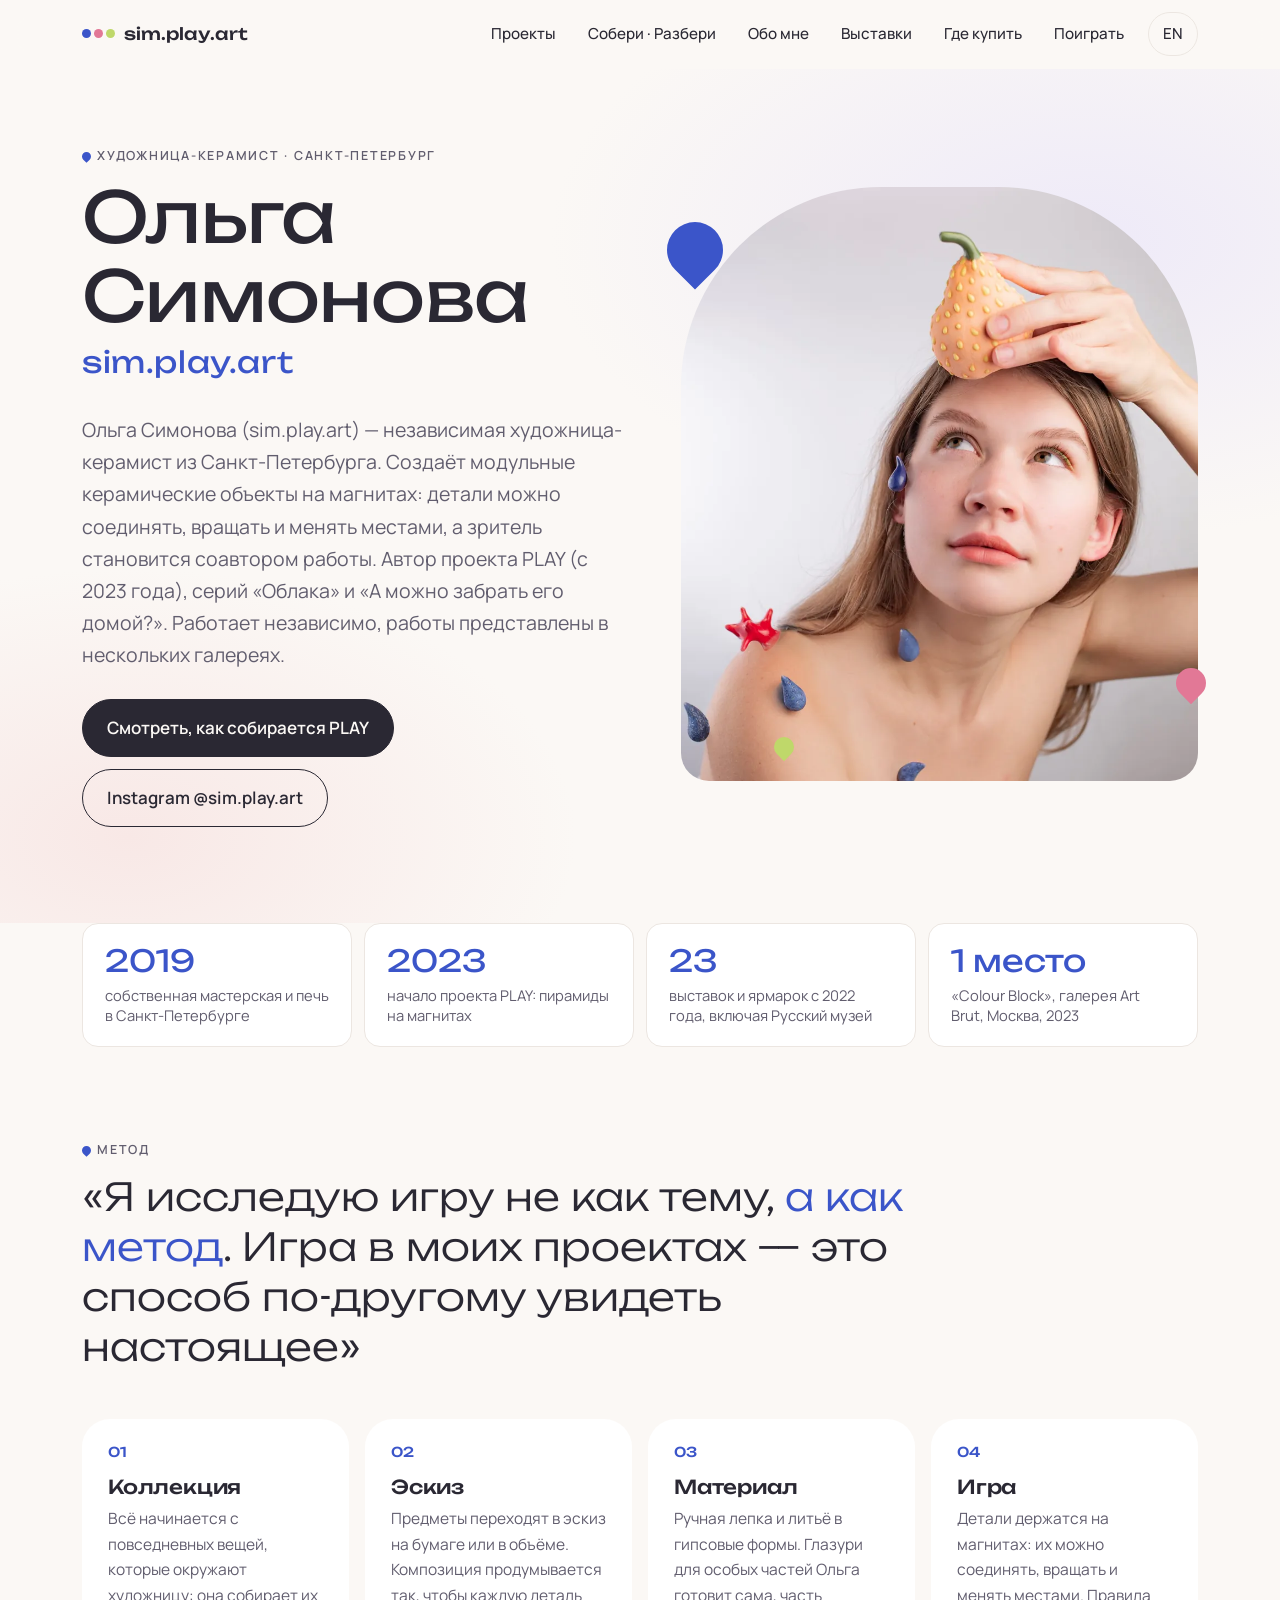
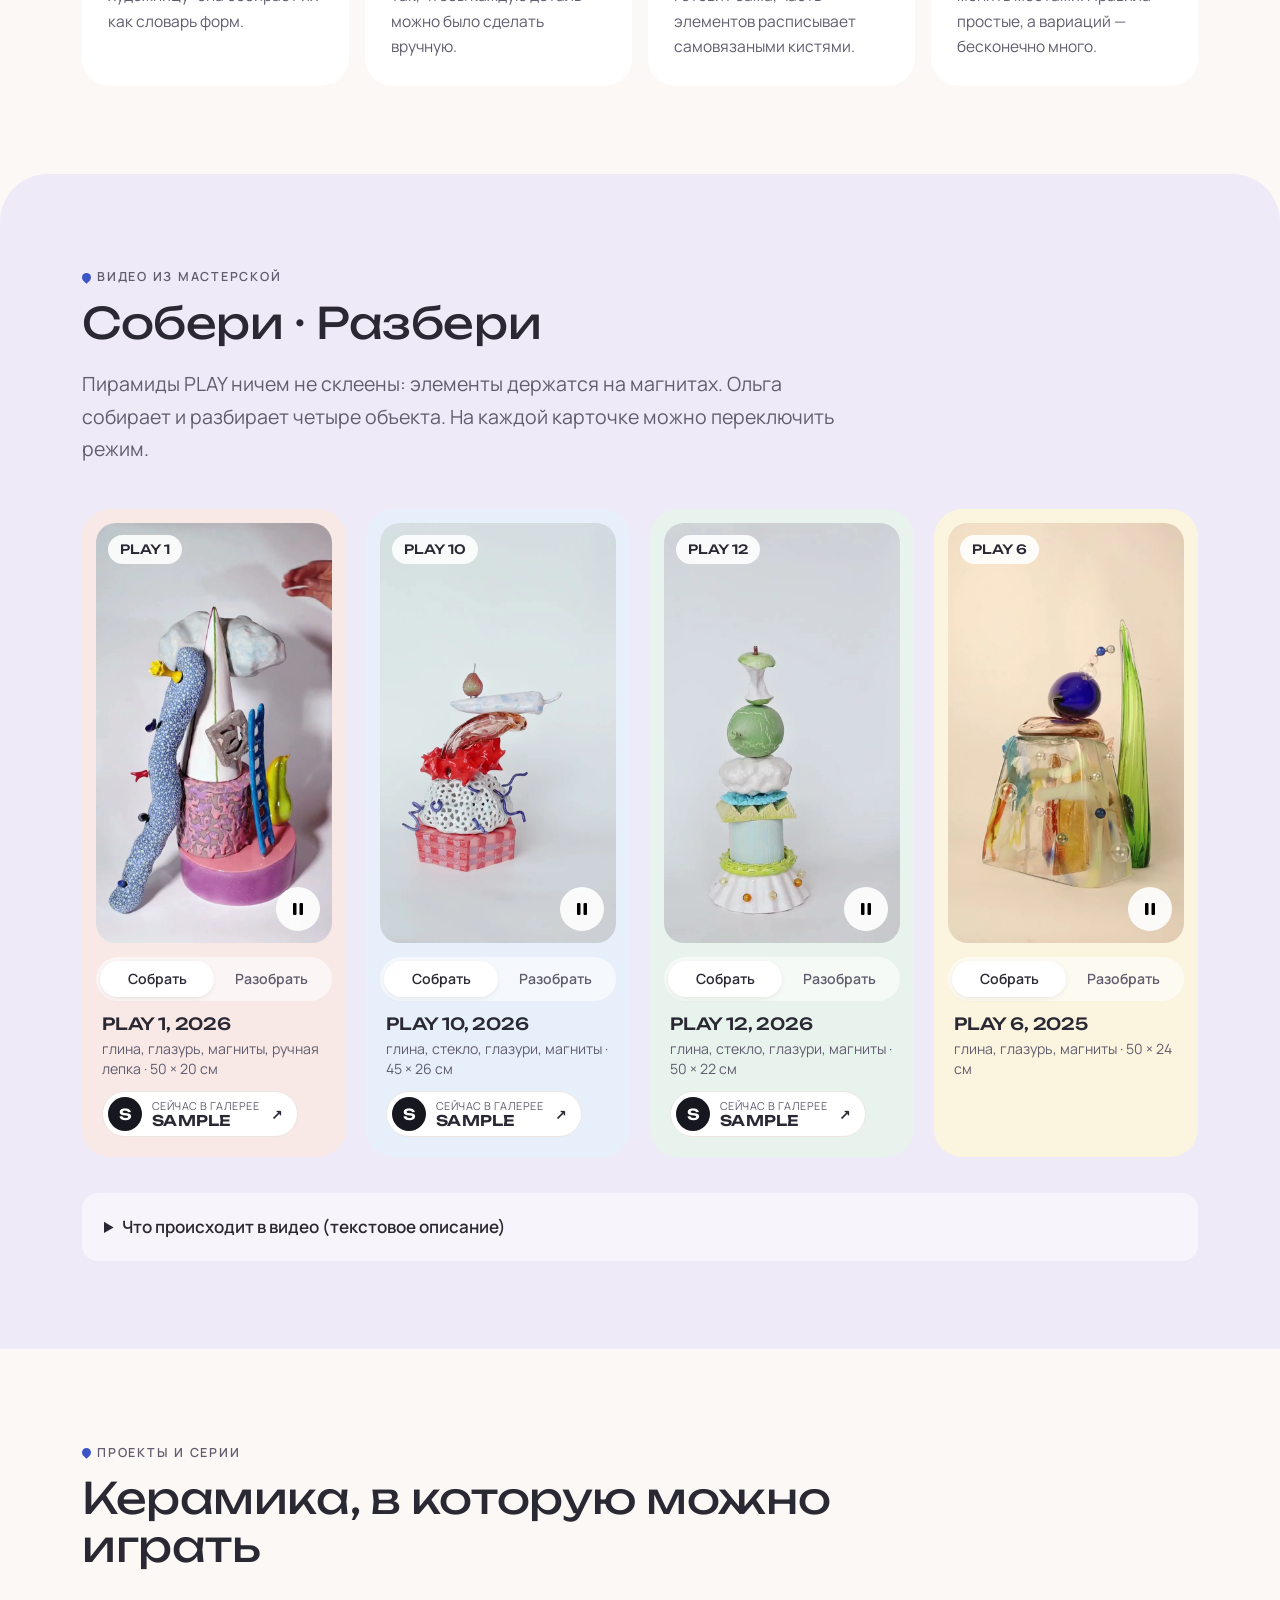
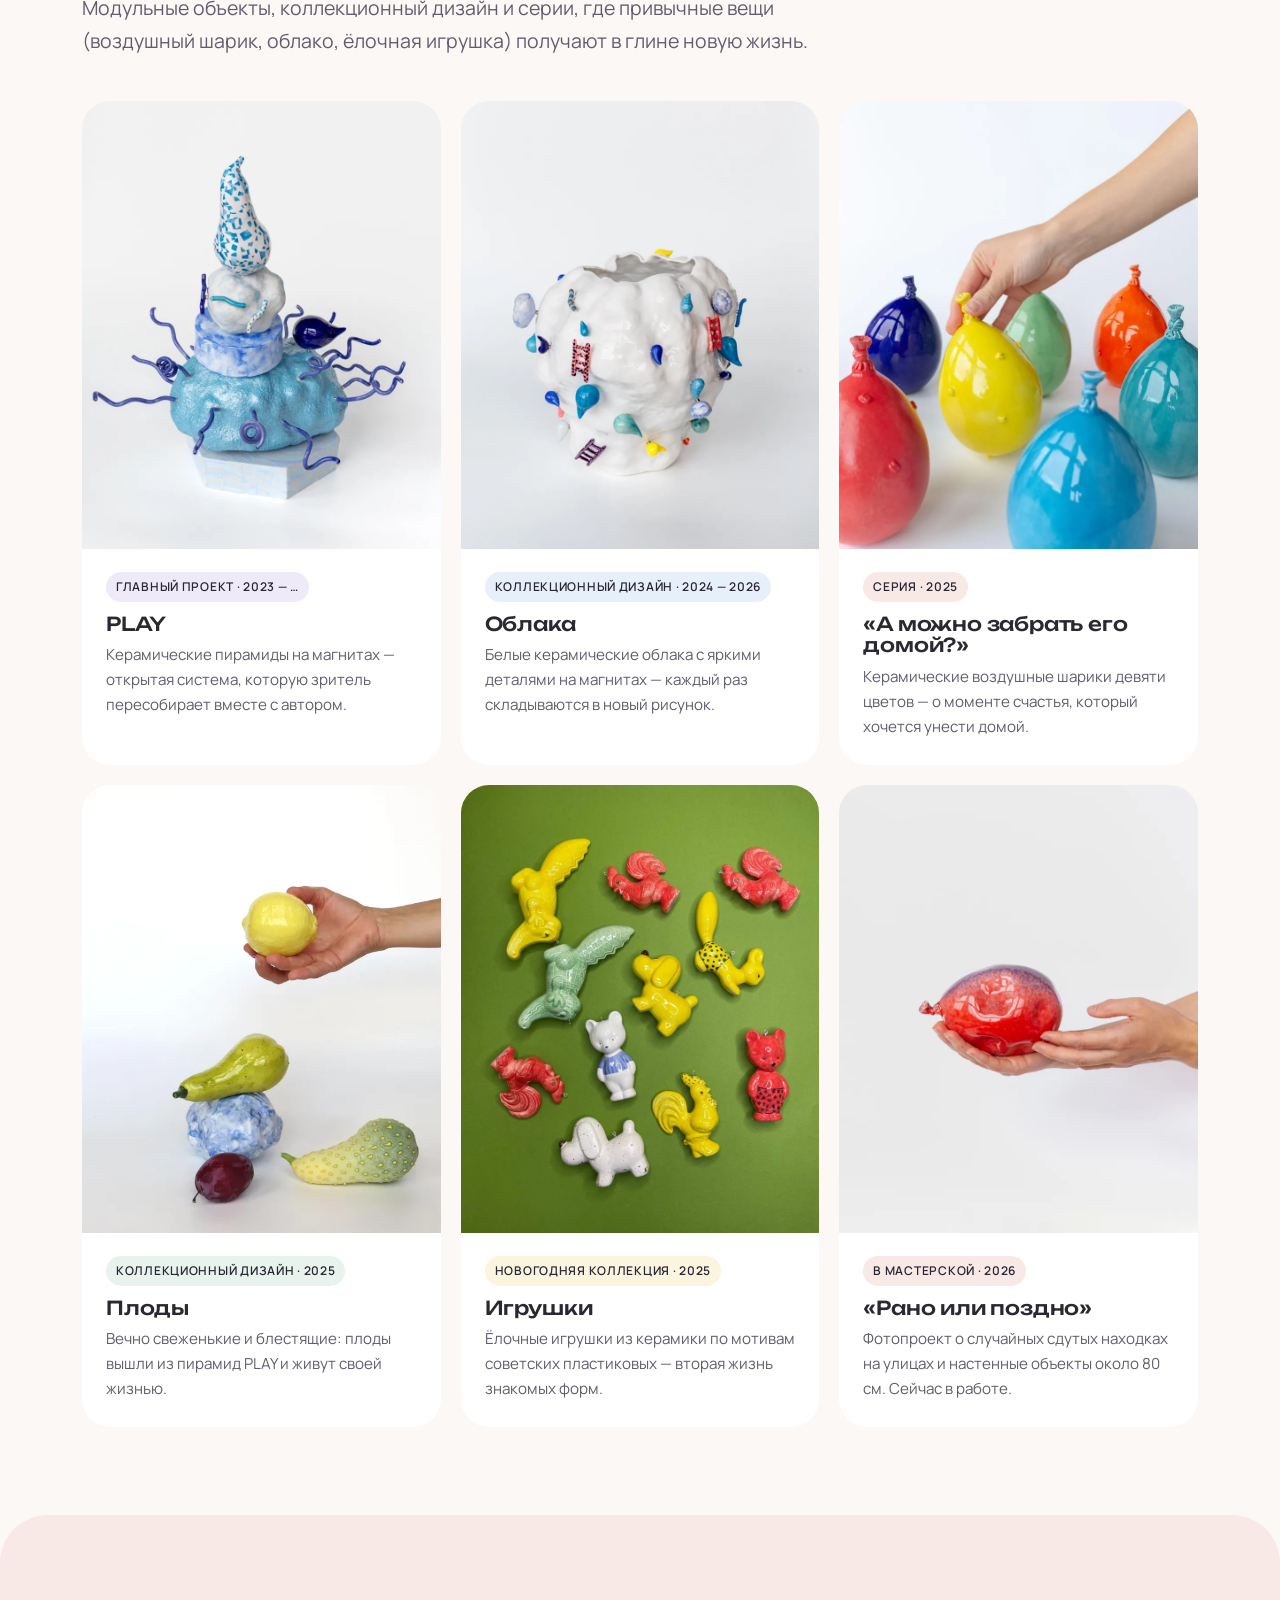
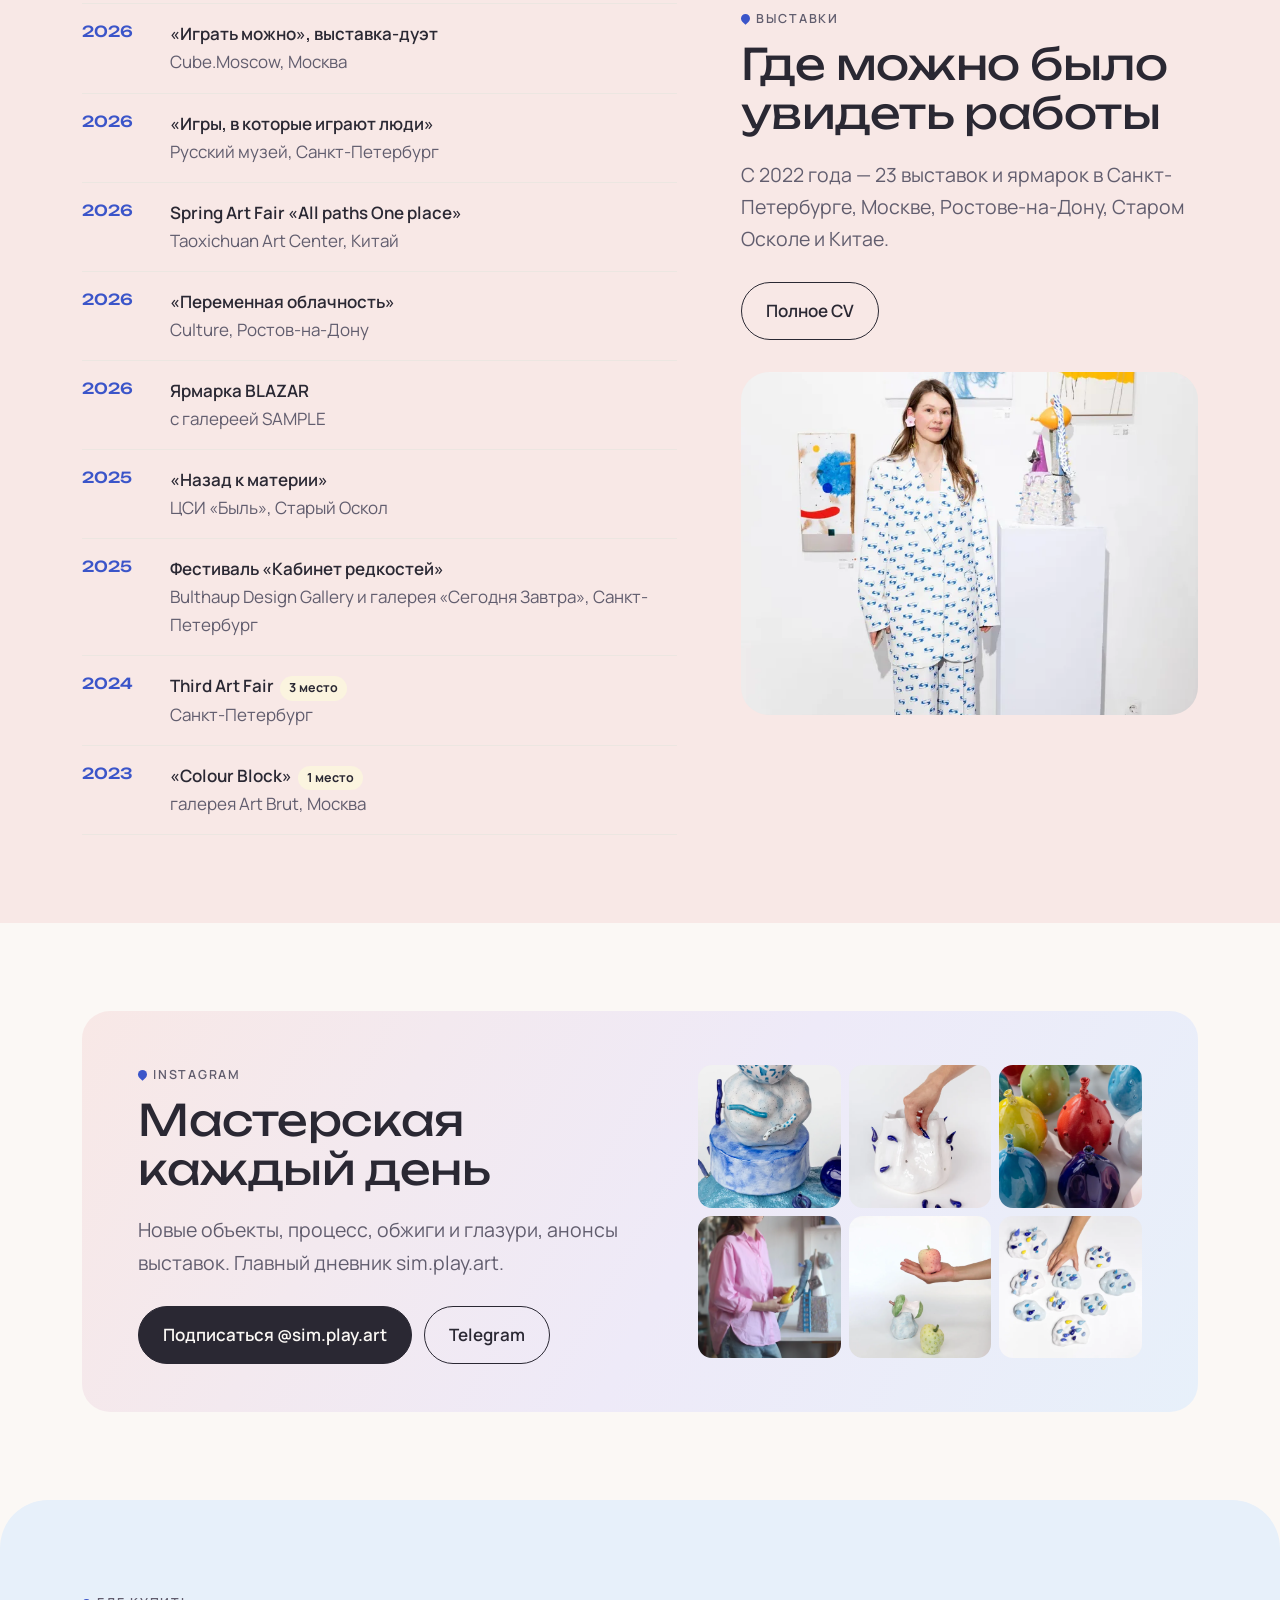
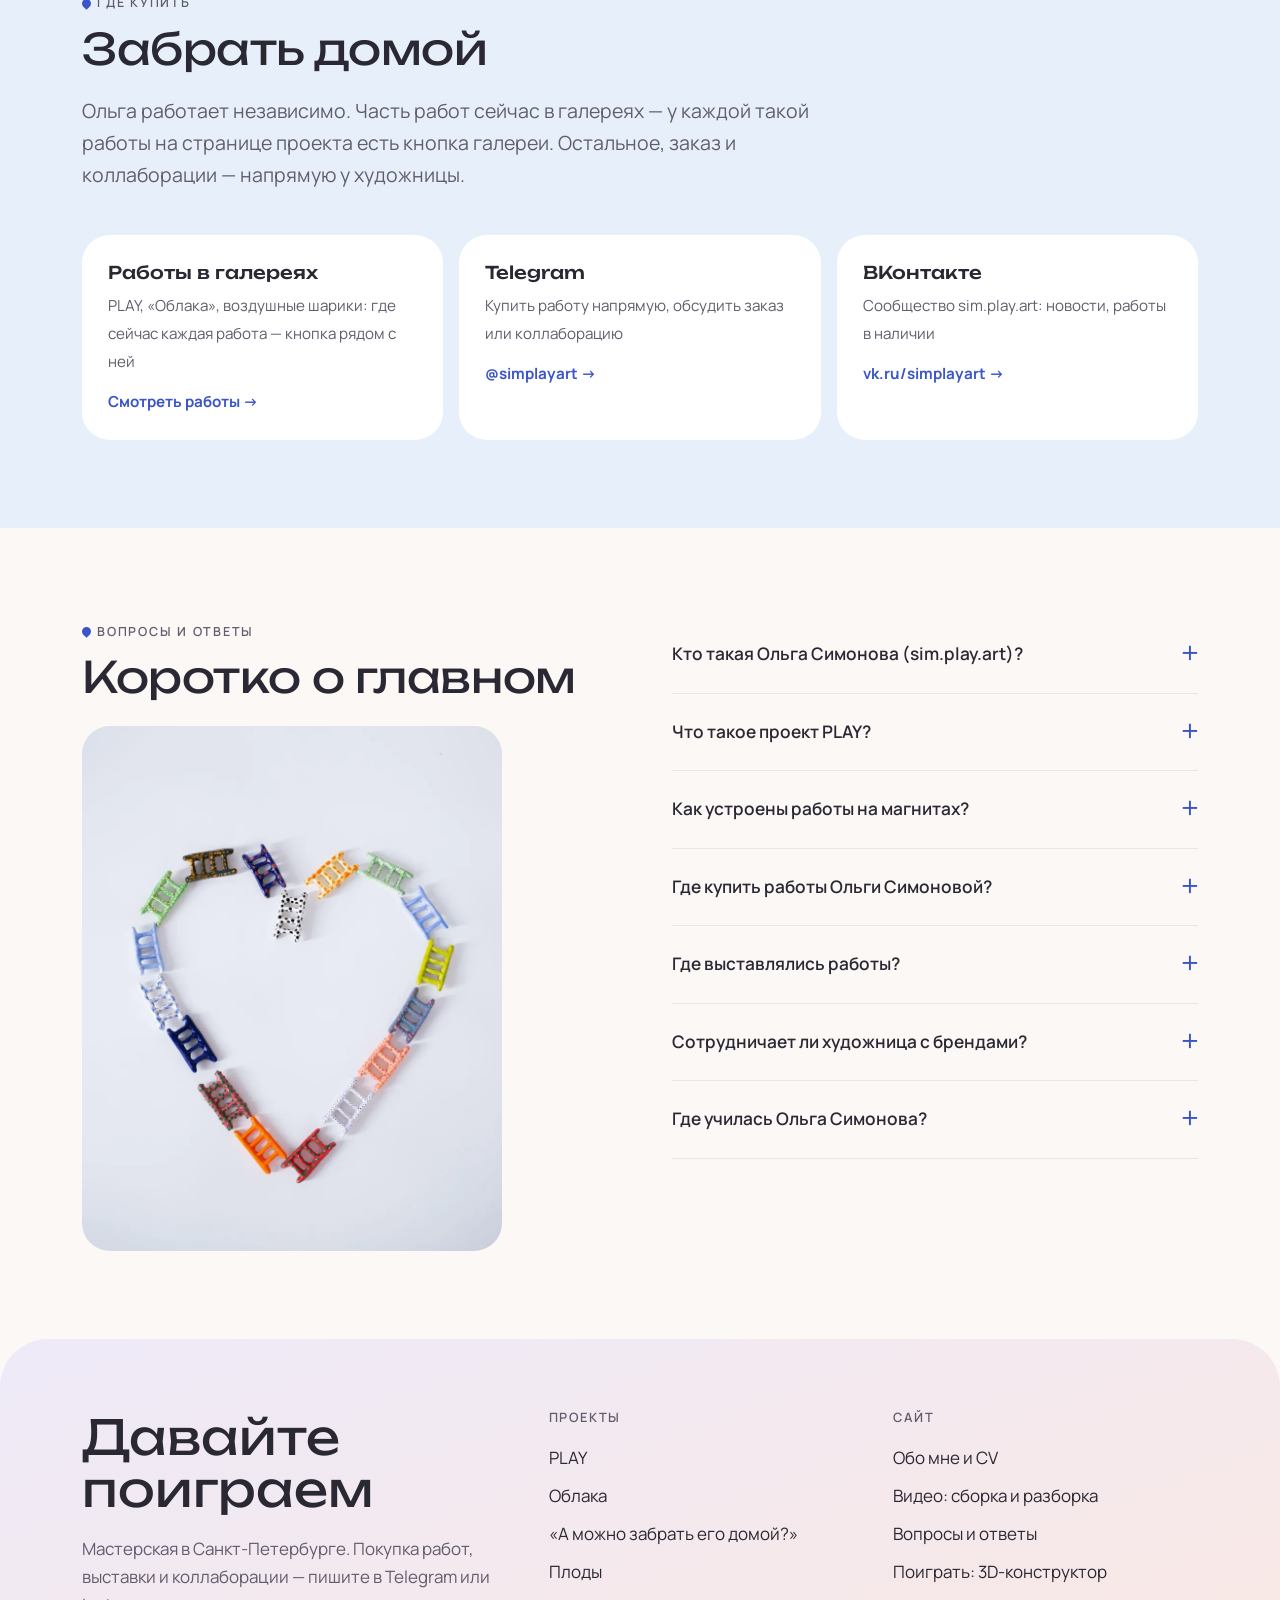
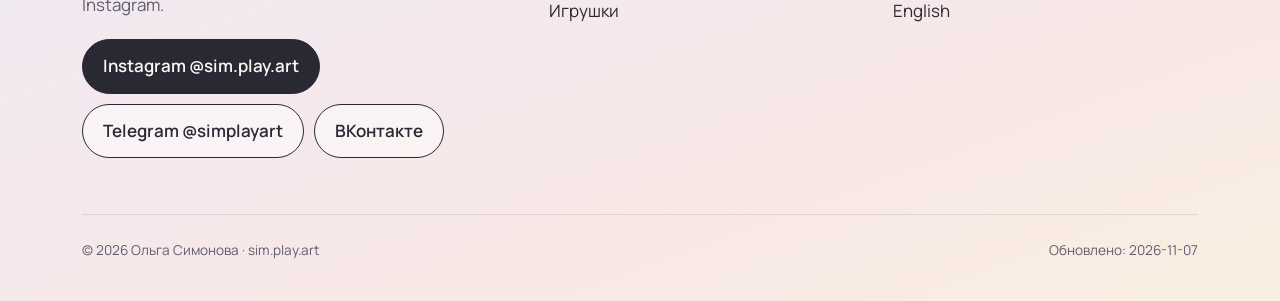
==== commit f00612f9: "Remove the SAMPLE block, add per-work gallery buttons (SAMPLE, BIZAR) with Offer schema Co-Authored-" ====
--- a/docs/index.html
+++ b/docs/index.html
@@ -20,8 +20,8 @@
 <link rel="icon" href="data:image/svg+xml,%3Csvg xmlns='http://www.w3.org/2000/svg' viewBox='0 0 32 32'%3E%3Ccircle cx='7' cy='16' r='5' fill='%233B55C9'/%3E%3Ccircle cx='16' cy='16' r='5' fill='%23E27896'/%3E%3Ccircle cx='25' cy='16' r='5' fill='%23BFD86A'/%3E%3C/svg%3E">
 <link rel="preconnect" href="https://fonts.googleapis.com"><link rel="preconnect" href="https://fonts.gstatic.com" crossorigin>
 <link href="https://fonts.googleapis.com/css2?family=Manrope:wght@400;500;600;700&family=Unbounded:wght@300;400;500&display=swap&subset=cyrillic" rel="stylesheet">
-<link rel="stylesheet" href="assets/style.css?v=f7e85dba">
-<script type="application/ld+json">{"@context":"https://schema.org","@graph":[{"@type":"WebSite","@id":"https://simplayart.ru/#website","url":"https://simplayart.ru/","name":"Ольга Симонова — художница (sim.play.art)","inLanguage":["ru","en"],"publisher":{"@id":"https://simplayart.ru/#person"},"about":{"@id":"https://simplayart.ru/#person"}},{"@type":"Person","@id":"https://simplayart.ru/#person","name":"Ольга Симонова","alternateName":["sim.play.art","Olga Simonova","SimPlayArt"],"givenName":"Ольга","familyName":"Симонова","jobTitle":"Художница-керамист","description":"Ольга Симонова (sim.play.art) — независимая художница-керамист из Санкт-Петербурга. Создаёт модульные керамические объекты на магнитах: детали можно соединять, вращать и менять местами, а зритель становится соавтором работы. Автор проекта PLAY (с 2023 года), серий «Облака» и «А можно забрать его домой?». Работы представлены в галерее SAMPLE.","url":"https://simplayart.ru/","image":"https://simplayart.ru/img/olga-simonova-hudozhnitsa-keramist.webp","birthPlace":{"@type":"Place","name":"Псков, Россия"},"homeLocation":{"@type":"Place","name":"Санкт-Петербург, Россия"},"knowsAbout":["керамика","художественная керамика","коллекционный дизайн","глазури","ручная лепка","литьё в гипсовые формы","ceramic art"],"sameAs":["https://www.instagram.com/sim.play.art/","https://t.me/simplayart","https://vk.ru/simplayart","https://sample-art.com/authors/olga-simonova"],"subjectOf":[{"@type":"NewsArticle","headline":"«Переменная облачность»: выставка о женской изменчивости и внутренней силе","url":"https://snob.ru/art/peremennaia-oblachnost-vystavka-o-zhenskoi-izmenchivosti-i-vnutrennei-sile/","inLanguage":"ru","publisher":{"@type":"Organization","name":"Сноб","url":"https://snob.ru/"},"datePublished":"2026-03-16T12:00:00+03:00"},{"@type":"NewsArticle","headline":"«Не про инфантилизм, а про любовь»: Анастасия Постригай — о новой выставке «Играть можно»","url":"https://www.buro247.ru/culture/arts/24-feb-2026-postrigay-about-new-exhibition.html","inLanguage":"ru","publisher":{"@type":"Organization","name":"BURO.","url":"https://buro247.ru/"},"datePublished":"2026-02-24T12:00:00+03:00"},{"@type":"NewsArticle","headline":"Colour Block: победители всероссийского конкурса в галерее Art&Brut","url":"https://www.interior.ru/art/15901-color-block-pobediteli-vserossiiskogo-konkursa-v-galeree-artbrut.html","inLanguage":"ru","publisher":{"@type":"Organization","name":"Interior.ru","url":"https://interior.ru/"},"datePublished":"2023-07-26T12:00:00+03:00"},{"@type":"NewsArticle","headline":"В Ростове открылась выставка современного искусства «Переменная облачность»","url":"https://www.dg-yug.ru/article/20234661.html","inLanguage":"ru","publisher":{"@type":"Organization","name":"Деловая газета.Юг","url":"https://dg-yug.ru/"},"datePublished":"2026-03-18T12:00:00+03:00"},{"@type":"NewsArticle","headline":"Выставка Тимофея Малярова и Ольги Симоновой «Играть можно»","url":"https://artmoskovia.ru/vystavka-timofeya-malyarova-i-olgi-simonovoj-igrat-mozhno.html","inLanguage":"ru","publisher":{"@type":"Organization","name":"АртМосковия","url":"https://artmoskovia.ru/"},"datePublished":"2026-01-31T12:00:00+03:00"},{"@type":"NewsArticle","headline":"Работы Козина и Дашевского покажут в Русском музее на выставке об играх","url":"https://www.sobaka.ru/entertainment/art/213723","inLanguage":"ru","publisher":{"@type":"Organization","name":"Собака.ru","url":"https://sobaka.ru/"},"datePublished":"2026-04-23T12:00:00+03:00"},{"@type":"Article","headline":"Q&A: Ольга Симонова","url":"https://design-mate.ru/read/people/anketa/olga-simonova-questionnaire","inLanguage":"ru","publisher":{"@type":"Organization","name":"Design Mate","url":"https://design-mate.ru/"},"datePublished":"2024-02-12T12:00:00+03:00"},{"@type":"Article","headline":"Победители проекта «Стекольная сессия 2025»","url":"https://elaginpark.org/news/pobediteli-proekta-stekolnaya-sessiya-2025/","inLanguage":"ru","publisher":{"@type":"Organization","name":"ЦПКиО им. Кирова","url":"https://elaginpark.org/"}}]},{"@type":"ProfilePage","@id":"https://simplayart.ru/#page","url":"https://simplayart.ru/","name":"Ольга Симонова — художница-керамист","mainEntity":{"@id":"https://simplayart.ru/#person"},"dateModified":"2026-11-07T12:00:00+03:00","inLanguage":"ru"},{"@type":"FAQPage","mainEntity":[{"@type":"Question","name":"Кто такая Ольга Симонова (sim.play.art)?","acceptedAnswer":{"@type":"Answer","text":"Ольга Симонова (sim.play.art) — независимая художница-керамист из Санкт-Петербурга. Создаёт модульные керамические объекты на магнитах: детали можно соединять, вращать и менять местами, а зритель становится соавтором работы. Автор проекта PLAY (с 2023 года), серий «Облака» и «А можно забрать его домой?». Работы представлены в галерее SAMPLE."}},{"@type":"Question","name":"Что такое проект PLAY?","acceptedAnswer":{"@type":"Answer","text":"PLAY — проект Ольги Симоновой с 2023 года: керамические «пирамиды», которые собираются из элементов на магнитах. Детали можно соединять, вращать и менять местами, поэтому объект не зафиксирован и зритель может пересобрать его сам."}},{"@type":"Question","name":"Как устроены работы на магнитах?","acceptedAnswer":{"@type":"Answer","text":"Каждая деталь — отдельный керамический элемент, вылепленный вручную или отлитый в гипсовой форме, с вклеенными магнитами. Элементы держатся друг на друге без клея, поэтому композицию можно менять: в «Облаках» — переставлять яркие капли, в PLAY — собирать пирамиду в другом порядке."}},{"@type":"Question","name":"Где купить работы Ольги Симоновой?","acceptedAnswer":{"@type":"Answer","text":"Объекты PLAY и «Облака» представлены в галерее SAMPLE (sample-art.com). Напрямую у художницы можно купить работы и обсудить заказ через Telegram @simplayart, Instagram @sim.play.art или сообщество ВКонтакте vk.ru/simplayart."}},{"@type":"Question","name":"Где выставлялись работы?","acceptedAnswer":{"@type":"Answer","text":"В Русском музее («Игры, в которые играют люди», 2026), Cube.Moscow («Играть можно», 2026), Taoxichuan Art Center в Китае (2026), ЦСИ «Быль» (2025), на фестивале «Кабинет редкостей» в Bulthaup Design Gallery (2025), ярмарках Port Art Fair и Third Art Fair в Санкт-Петербурге."}},{"@type":"Question","name":"Сотрудничает ли художница с брендами?","acceptedAnswer":{"@type":"Answer","text":"Да: коллаборация с рестораном ВОВО (сет Signature XV, 2025), проект для фотоателье «UU» (2025), проект «Лёгкий ужин» с Nataliia Leskova (2024). Для предложений — Telegram @simplayart."}},{"@type":"Question","name":"Где училась Ольга Симонова?","acceptedAnswer":{"@type":"Answer","text":"В Санкт-Петербургской государственной художественно-промышленной академии им. А. Л. Штиглица на кафедре художественной керамики и стекла (с 2014 года) и в СПбГУПТД на факультете графического дизайна (2012–2014). С 2019 года работает в собственной мастерской."}}]},{"@type":"VideoObject","name":"PLAY 1 — сборка объекта на магнитах · Ольга Симонова","description":"Ольга по одному снимает элементы пирамиды PLAY 1 — голубую «волну» в крапинку, белый конус, облако, синюю лестницу, жёлтую грушу и розовый фактурный цилиндр, — а затем собирает объект обратно на сиреневом основании.","thumbnailUrl":"https://simplayart.ru/img/play-1-poster.webp","contentUrl":"https://simplayart.ru/video/play-1-sborka.mp4","uploadDate":"2026-11-06T12:00:00+03:00","creator":{"@id":"https://simplayart.ru/#person"},"inLanguage":"ru"},{"@type":"VideoObject","name":"PLAY 1 — разборка объекта на магнитах · Ольга Симонова","description":"Ольга по одному снимает элементы пирамиды PLAY 1 — голубую «волну» в крапинку, белый конус, облако, синюю лестницу, жёлтую грушу и розовый фактурный цилиндр, — а затем собирает объект обратно на сиреневом основании.","thumbnailUrl":"https://simplayart.ru/img/play-1-poster.webp","contentUrl":"https://simplayart.ru/video/play-1-razborka.mp4","uploadDate":"2026-11-06T12:00:00+03:00","creator":{"@id":"https://simplayart.ru/#person"},"inLanguage":"ru"},{"@type":"VideoObject","name":"PLAY 10 — сборка объекта на магнитах · Ольга Симонова","description":"PLAY 10 разбирается на розовое клетчатое основание, белый перфорированный купол с синими «червячками» на магнитах, красные цветы-звёзды, розовую стеклянную «волну», белое облако и грушу на вершине — и собирается снова.","thumbnailUrl":"https://simplayart.ru/img/play-10-poster.webp","contentUrl":"https://simplayart.ru/video/play-10-sborka.mp4","uploadDate":"2026-11-06T12:00:00+03:00","creator":{"@id":"https://simplayart.ru/#person"},"inLanguage":"ru"},{"@type":"VideoObject","name":"PLAY 10 — разборка объекта на магнитах · Ольга Симонова","description":"PLAY 10 разбирается на розовое клетчатое основание, белый перфорированный купол с синими «червячками» на магнитах, красные цветы-звёзды, розовую стеклянную «волну», белое облако и грушу на вершине — и собирается снова.","thumbnailUrl":"https://simplayart.ru/img/play-10-poster.webp","contentUrl":"https://simplayart.ru/video/play-10-razborka.mp4","uploadDate":"2026-11-06T12:00:00+03:00","creator":{"@id":"https://simplayart.ru/#person"},"inLanguage":"ru"},{"@type":"VideoObject","name":"PLAY 12 — сборка объекта на магнитах · Ольга Симонова","description":"Пирамида PLAY 12 складывается из белого основания с воланом, салатового кольца с бусинами, голубого цилиндра, зубчатых «воротников», облака, зелёного шара и огрызка яблока на вершине.","thumbnailUrl":"https://simplayart.ru/img/play-12-poster.webp","contentUrl":"https://simplayart.ru/video/play-12-sborka.mp4","uploadDate":"2026-11-06T12:00:00+03:00","creator":{"@id":"https://simplayart.ru/#person"},"inLanguage":"ru"},{"@type":"VideoObject","name":"PLAY 12 — разборка объекта на магнитах · Ольга Симонова","description":"Пирамида PLAY 12 складывается из белого основания с воланом, салатового кольца с бусинами, голубого цилиндра, зубчатых «воротников», облака, зелёного шара и огрызка яблока на вершине.","thumbnailUrl":"https://simplayart.ru/img/play-12-poster.webp","contentUrl":"https://simplayart.ru/video/play-12-razborka.mp4","uploadDate":"2026-11-06T12:00:00+03:00","creator":{"@id":"https://simplayart.ru/#person"},"inLanguage":"ru"},{"@type":"VideoObject","name":"PLAY 6 — сборка объекта на магнитах · Ольга Симонова","description":"PLAY 6 собирается из прозрачной трапеции с цветными включениями, синего шара с бусинами на магнитах, розовой «подушки» и зелёного листа-лезвия.","thumbnailUrl":"https://simplayart.ru/img/play-6-poster.webp","contentUrl":"https://simplayart.ru/video/play-6-sborka.mp4","uploadDate":"2026-11-06T12:00:00+03:00","creator":{"@id":"https://simplayart.ru/#person"},"inLanguage":"ru"},{"@type":"VideoObject","name":"PLAY 6 — разборка объекта на магнитах · Ольга Симонова","description":"PLAY 6 собирается из прозрачной трапеции с цветными включениями, синего шара с бусинами на магнитах, розовой «подушки» и зелёного листа-лезвия.","thumbnailUrl":"https://simplayart.ru/img/play-6-poster.webp","contentUrl":"https://simplayart.ru/video/play-6-razborka.mp4","uploadDate":"2026-11-06T12:00:00+03:00","creator":{"@id":"https://simplayart.ru/#person"},"inLanguage":"ru"},{"@type":"ItemList","name":"Проекты Ольги Симоновой","itemListElement":[{"@type":"ListItem","position":1,"url":"https://simplayart.ru/works/play/","name":"PLAY"},{"@type":"ListItem","position":2,"url":"https://simplayart.ru/works/oblaka/","name":"Облака"},{"@type":"ListItem","position":3,"url":"https://simplayart.ru/works/shariki/","name":"«А можно забрать его домой?»"},{"@type":"ListItem","position":4,"url":"https://simplayart.ru/works/plody/","name":"Плоды"},{"@type":"ListItem","position":5,"url":"https://simplayart.ru/works/igrushki/","name":"Игрушки"}]}]}</script>
+<link rel="stylesheet" href="assets/style.css?v=157771bc">
+<script type="application/ld+json">{"@context":"https://schema.org","@graph":[{"@type":"WebSite","@id":"https://simplayart.ru/#website","url":"https://simplayart.ru/","name":"Ольга Симонова — художница (sim.play.art)","inLanguage":["ru","en"],"publisher":{"@id":"https://simplayart.ru/#person"},"about":{"@id":"https://simplayart.ru/#person"}},{"@type":"Person","@id":"https://simplayart.ru/#person","name":"Ольга Симонова","alternateName":["sim.play.art","Olga Simonova","SimPlayArt"],"givenName":"Ольга","familyName":"Симонова","jobTitle":"Художница-керамист","description":"Ольга Симонова (sim.play.art) — независимая художница-керамист из Санкт-Петербурга. Создаёт модульные керамические объекты на магнитах: детали можно соединять, вращать и менять местами, а зритель становится соавтором работы. Автор проекта PLAY (с 2023 года), серий «Облака» и «А можно забрать его домой?». Работает независимо, работы представлены в нескольких галереях.","url":"https://simplayart.ru/","image":"https://simplayart.ru/img/olga-simonova-hudozhnitsa-keramist.webp","birthPlace":{"@type":"Place","name":"Псков, Россия"},"homeLocation":{"@type":"Place","name":"Санкт-Петербург, Россия"},"knowsAbout":["керамика","художественная керамика","коллекционный дизайн","глазури","ручная лепка","литьё в гипсовые формы","ceramic art"],"sameAs":["https://www.instagram.com/sim.play.art/","https://t.me/simplayart","https://vk.ru/simplayart","https://sample-art.com/authors/olga-simonova","https://bizar.art/author/olga-simonova-9117"],"subjectOf":[{"@type":"NewsArticle","headline":"«Переменная облачность»: выставка о женской изменчивости и внутренней силе","url":"https://snob.ru/art/peremennaia-oblachnost-vystavka-o-zhenskoi-izmenchivosti-i-vnutrennei-sile/","inLanguage":"ru","publisher":{"@type":"Organization","name":"Сноб","url":"https://snob.ru/"},"datePublished":"2026-03-16T12:00:00+03:00"},{"@type":"NewsArticle","headline":"«Не про инфантилизм, а про любовь»: Анастасия Постригай — о новой выставке «Играть можно»","url":"https://www.buro247.ru/culture/arts/24-feb-2026-postrigay-about-new-exhibition.html","inLanguage":"ru","publisher":{"@type":"Organization","name":"BURO.","url":"https://buro247.ru/"},"datePublished":"2026-02-24T12:00:00+03:00"},{"@type":"NewsArticle","headline":"Colour Block: победители всероссийского конкурса в галерее Art&Brut","url":"https://www.interior.ru/art/15901-color-block-pobediteli-vserossiiskogo-konkursa-v-galeree-artbrut.html","inLanguage":"ru","publisher":{"@type":"Organization","name":"Interior.ru","url":"https://interior.ru/"},"datePublished":"2023-07-26T12:00:00+03:00"},{"@type":"NewsArticle","headline":"В Ростове открылась выставка современного искусства «Переменная облачность»","url":"https://www.dg-yug.ru/article/20234661.html","inLanguage":"ru","publisher":{"@type":"Organization","name":"Деловая газета.Юг","url":"https://dg-yug.ru/"},"datePublished":"2026-03-18T12:00:00+03:00"},{"@type":"NewsArticle","headline":"Выставка Тимофея Малярова и Ольги Симоновой «Играть можно»","url":"https://artmoskovia.ru/vystavka-timofeya-malyarova-i-olgi-simonovoj-igrat-mozhno.html","inLanguage":"ru","publisher":{"@type":"Organization","name":"АртМосковия","url":"https://artmoskovia.ru/"},"datePublished":"2026-01-31T12:00:00+03:00"},{"@type":"NewsArticle","headline":"Работы Козина и Дашевского покажут в Русском музее на выставке об играх","url":"https://www.sobaka.ru/entertainment/art/213723","inLanguage":"ru","publisher":{"@type":"Organization","name":"Собака.ru","url":"https://sobaka.ru/"},"datePublished":"2026-04-23T12:00:00+03:00"},{"@type":"Article","headline":"Q&A: Ольга Симонова","url":"https://design-mate.ru/read/people/anketa/olga-simonova-questionnaire","inLanguage":"ru","publisher":{"@type":"Organization","name":"Design Mate","url":"https://design-mate.ru/"},"datePublished":"2024-02-12T12:00:00+03:00"},{"@type":"Article","headline":"Победители проекта «Стекольная сессия 2025»","url":"https://elaginpark.org/news/pobediteli-proekta-stekolnaya-sessiya-2025/","inLanguage":"ru","publisher":{"@type":"Organization","name":"ЦПКиО им. Кирова","url":"https://elaginpark.org/"}}]},{"@type":"ProfilePage","@id":"https://simplayart.ru/#page","url":"https://simplayart.ru/","name":"Ольга Симонова — художница-керамист","mainEntity":{"@id":"https://simplayart.ru/#person"},"dateModified":"2026-11-07T12:00:00+03:00","inLanguage":"ru"},{"@type":"FAQPage","mainEntity":[{"@type":"Question","name":"Кто такая Ольга Симонова (sim.play.art)?","acceptedAnswer":{"@type":"Answer","text":"Ольга Симонова (sim.play.art) — независимая художница-керамист из Санкт-Петербурга. Создаёт модульные керамические объекты на магнитах: детали можно соединять, вращать и менять местами, а зритель становится соавтором работы. Автор проекта PLAY (с 2023 года), серий «Облака» и «А можно забрать его домой?». Работает независимо, работы представлены в нескольких галереях."}},{"@type":"Question","name":"Что такое проект PLAY?","acceptedAnswer":{"@type":"Answer","text":"PLAY — проект Ольги Симоновой с 2023 года: керамические «пирамиды», которые собираются из элементов на магнитах. Детали можно соединять, вращать и менять местами, поэтому объект не зафиксирован и зритель может пересобрать его сам."}},{"@type":"Question","name":"Как устроены работы на магнитах?","acceptedAnswer":{"@type":"Answer","text":"Каждая деталь — отдельный керамический элемент, вылепленный вручную или отлитый в гипсовой форме, с вклеенными магнитами. Элементы держатся друг на друге без клея, поэтому композицию можно менять: в «Облаках» — переставлять яркие капли, в PLAY — собирать пирамиду в другом порядке."}},{"@type":"Question","name":"Где купить работы Ольги Симоновой?","acceptedAnswer":{"@type":"Answer","text":"Ольга — независимая художница. Отдельные работы сейчас представлены в галереях SAMPLE (sample-art.com) и BIZAR (bizar.art): на страницах проектов у каждой такой работы есть кнопка галереи. Напрямую у художницы можно купить работы и обсудить заказ через Telegram @simplayart, Instagram @sim.play.art или сообщество ВКонтакте vk.ru/simplayart."}},{"@type":"Question","name":"Где выставлялись работы?","acceptedAnswer":{"@type":"Answer","text":"В Русском музее («Игры, в которые играют люди», 2026), Cube.Moscow («Играть можно», 2026), Taoxichuan Art Center в Китае (2026), ЦСИ «Быль» (2025), на фестивале «Кабинет редкостей» в Bulthaup Design Gallery (2025), ярмарках Port Art Fair и Third Art Fair в Санкт-Петербурге."}},{"@type":"Question","name":"Сотрудничает ли художница с брендами?","acceptedAnswer":{"@type":"Answer","text":"Да: коллаборация с рестораном ВОВО (сет Signature XV, 2025), проект для фотоателье «UU» (2025), проект «Лёгкий ужин» с Nataliia Leskova (2024). Для предложений — Telegram @simplayart."}},{"@type":"Question","name":"Где училась Ольга Симонова?","acceptedAnswer":{"@type":"Answer","text":"В Санкт-Петербургской государственной художественно-промышленной академии им. А. Л. Штиглица на кафедре художественной керамики и стекла (с 2014 года) и в СПбГУПТД на факультете графического дизайна (2012–2014). С 2019 года работает в собственной мастерской."}}]},{"@type":"VideoObject","name":"PLAY 1 — сборка объекта на магнитах · Ольга Симонова","description":"Ольга по одному снимает элементы пирамиды PLAY 1 — голубую «волну» в крапинку, белый конус, облако, синюю лестницу, жёлтую грушу и розовый фактурный цилиндр, — а затем собирает объект обратно на сиреневом основании.","thumbnailUrl":"https://simplayart.ru/img/play-1-poster.webp","contentUrl":"https://simplayart.ru/video/play-1-sborka.mp4","uploadDate":"2026-11-06T12:00:00+03:00","creator":{"@id":"https://simplayart.ru/#person"},"inLanguage":"ru"},{"@type":"VideoObject","name":"PLAY 1 — разборка объекта на магнитах · Ольга Симонова","description":"Ольга по одному снимает элементы пирамиды PLAY 1 — голубую «волну» в крапинку, белый конус, облако, синюю лестницу, жёлтую грушу и розовый фактурный цилиндр, — а затем собирает объект обратно на сиреневом основании.","thumbnailUrl":"https://simplayart.ru/img/play-1-poster.webp","contentUrl":"https://simplayart.ru/video/play-1-razborka.mp4","uploadDate":"2026-11-06T12:00:00+03:00","creator":{"@id":"https://simplayart.ru/#person"},"inLanguage":"ru"},{"@type":"VideoObject","name":"PLAY 10 — сборка объекта на магнитах · Ольга Симонова","description":"PLAY 10 разбирается на розовое клетчатое основание, белый перфорированный купол с синими «червячками» на магнитах, красные цветы-звёзды, розовую стеклянную «волну», белое облако и грушу на вершине — и собирается снова.","thumbnailUrl":"https://simplayart.ru/img/play-10-poster.webp","contentUrl":"https://simplayart.ru/video/play-10-sborka.mp4","uploadDate":"2026-11-06T12:00:00+03:00","creator":{"@id":"https://simplayart.ru/#person"},"inLanguage":"ru"},{"@type":"VideoObject","name":"PLAY 10 — разборка объекта на магнитах · Ольга Симонова","description":"PLAY 10 разбирается на розовое клетчатое основание, белый перфорированный купол с синими «червячками» на магнитах, красные цветы-звёзды, розовую стеклянную «волну», белое облако и грушу на вершине — и собирается снова.","thumbnailUrl":"https://simplayart.ru/img/play-10-poster.webp","contentUrl":"https://simplayart.ru/video/play-10-razborka.mp4","uploadDate":"2026-11-06T12:00:00+03:00","creator":{"@id":"https://simplayart.ru/#person"},"inLanguage":"ru"},{"@type":"VideoObject","name":"PLAY 12 — сборка объекта на магнитах · Ольга Симонова","description":"Пирамида PLAY 12 складывается из белого основания с воланом, салатового кольца с бусинами, голубого цилиндра, зубчатых «воротников», облака, зелёного шара и огрызка яблока на вершине.","thumbnailUrl":"https://simplayart.ru/img/play-12-poster.webp","contentUrl":"https://simplayart.ru/video/play-12-sborka.mp4","uploadDate":"2026-11-06T12:00:00+03:00","creator":{"@id":"https://simplayart.ru/#person"},"inLanguage":"ru"},{"@type":"VideoObject","name":"PLAY 12 — разборка объекта на магнитах · Ольга Симонова","description":"Пирамида PLAY 12 складывается из белого основания с воланом, салатового кольца с бусинами, голубого цилиндра, зубчатых «воротников», облака, зелёного шара и огрызка яблока на вершине.","thumbnailUrl":"https://simplayart.ru/img/play-12-poster.webp","contentUrl":"https://simplayart.ru/video/play-12-razborka.mp4","uploadDate":"2026-11-06T12:00:00+03:00","creator":{"@id":"https://simplayart.ru/#person"},"inLanguage":"ru"},{"@type":"VideoObject","name":"PLAY 6 — сборка объекта на магнитах · Ольга Симонова","description":"PLAY 6 собирается из прозрачной трапеции с цветными включениями, синего шара с бусинами на магнитах, розовой «подушки» и зелёного листа-лезвия.","thumbnailUrl":"https://simplayart.ru/img/play-6-poster.webp","contentUrl":"https://simplayart.ru/video/play-6-sborka.mp4","uploadDate":"2026-11-06T12:00:00+03:00","creator":{"@id":"https://simplayart.ru/#person"},"inLanguage":"ru"},{"@type":"VideoObject","name":"PLAY 6 — разборка объекта на магнитах · Ольга Симонова","description":"PLAY 6 собирается из прозрачной трапеции с цветными включениями, синего шара с бусинами на магнитах, розовой «подушки» и зелёного листа-лезвия.","thumbnailUrl":"https://simplayart.ru/img/play-6-poster.webp","contentUrl":"https://simplayart.ru/video/play-6-razborka.mp4","uploadDate":"2026-11-06T12:00:00+03:00","creator":{"@id":"https://simplayart.ru/#person"},"inLanguage":"ru"},{"@type":"ItemList","name":"Проекты Ольги Симоновой","itemListElement":[{"@type":"ListItem","position":1,"url":"https://simplayart.ru/works/play/","name":"PLAY"},{"@type":"ListItem","position":2,"url":"https://simplayart.ru/works/oblaka/","name":"Облака"},{"@type":"ListItem","position":3,"url":"https://simplayart.ru/works/shariki/","name":"«А можно забрать его домой?»"},{"@type":"ListItem","position":4,"url":"https://simplayart.ru/works/plody/","name":"Плоды"},{"@type":"ListItem","position":5,"url":"https://simplayart.ru/works/igrushki/","name":"Игрушки"}]}]}</script>
 </head>
 <body>
 <a class="skip" href="#main">К содержанию</a>
@@ -35,7 +35,7 @@
 <section class="hero"><div class="hero-bg"></div><div class="wrap hero-grid">
 <div class="reveal in"><span class="eyebrow">Художница-керамист · Санкт-Петербург</span>
 <h1>Ольга Симонова<span class="nick">sim.play.art</span></h1>
-<p class="lead">Ольга Симонова (sim.play.art) — независимая художница-керамист из Санкт-Петербурга. Создаёт модульные керамические объекты на магнитах: детали можно соединять, вращать и менять местами, а зритель становится соавтором работы. Автор проекта PLAY (с 2023 года), серий «Облака» и «А можно забрать его домой?». Работы представлены в галерее SAMPLE.</p>
+<p class="lead">Ольга Симонова (sim.play.art) — независимая художница-керамист из Санкт-Петербурга. Создаёт модульные керамические объекты на магнитах: детали можно соединять, вращать и менять местами, а зритель становится соавтором работы. Автор проекта PLAY (с 2023 года), серий «Облака» и «А можно забрать его домой?». Работает независимо, работы представлены в нескольких галереях.</p>
 <div class="btns"><a class="btn btn-fill" href="#play-video">Смотреть, как собирается PLAY</a><a class="btn btn-ghost" href="https://www.instagram.com/sim.play.art/" target="_blank" rel="me noopener">Instagram @sim.play.art</a></div></div>
 <div class="hero-media"><img src="img/olga-simonova-portret-s-plodom.webp" srcset="img/olga-simonova-portret-s-plodom-720.webp 982w, img/olga-simonova-portret-s-plodom.webp 1862w" sizes="(min-width:900px) 45vw, 100vw" width="1862" height="2048" alt="Ольга Симонова, художница-керамист sim.play.art, с керамическим плодом на голове" fetchpriority="high">
 <span class="blob b1"></span><span class="blob b2"></span><span class="blob b3"></span></div>
@@ -63,7 +63,7 @@
 <div class="seg" role="group" aria-label="Режим видео">
 <button aria-pressed="true" data-src="video/play-1-sborka.mp4" data-poster="img/play-1-poster.webp">Собрать</button>
 <button aria-pressed="false" data-src="video/play-1-razborka.mp4" data-poster="img/play-1-poster-razborka.webp">Разобрать</button></div>
-<div class="vcap"><h3>PLAY 1, 2026</h3><p>глина, глазурь, магниты, ручная лепка · 50 × 20 см</p><a href="https://sample-art.com/catalog/Ceramics/olga-simonova/pley-1-6774" target="_blank" rel="noopener">Смотреть в галерее SAMPLE →</a></div>
+<div class="vcap"><h3>PLAY 1, 2026</h3><p>глина, глазурь, магниты, ручная лепка · 50 × 20 см</p><div class="gal-btns"><a class="gal-btn" href="https://sample-art.com/catalog/Ceramics/olga-simonova/pley-1-6774" target="_blank" rel="noopener" style="--g:#17171f" aria-label="Сейчас в галерее SAMPLE (откроется сайт галереи)"><i aria-hidden="true">S</i><span><small>Сейчас в галерее</small><b>SAMPLE</b></span><em aria-hidden="true">↗</em></a></div></div>
 </article><article class="vcard" style="--c:var(--sky)">
 <div class="vframe"><video muted loop playsinline preload="none" poster="img/play-10-poster.webp" data-src="video/play-10-sborka.mp4" aria-label="PLAY 10: сборка и разборка керамического объекта на магнитах"></video>
 <span class="vbadge">PLAY 10</span>
@@ -71,7 +71,7 @@
 <div class="seg" role="group" aria-label="Режим видео">
 <button aria-pressed="true" data-src="video/play-10-sborka.mp4" data-poster="img/play-10-poster.webp">Собрать</button>
 <button aria-pressed="false" data-src="video/play-10-razborka.mp4" data-poster="img/play-10-poster-razborka.webp">Разобрать</button></div>
-<div class="vcap"><h3>PLAY 10, 2026</h3><p>глина, стекло, глазури, магниты · 45 × 26 см</p><a href="https://sample-art.com/catalog/Ceramics/olga-simonova/pley-10-6772" target="_blank" rel="noopener">Смотреть в галерее SAMPLE →</a></div>
+<div class="vcap"><h3>PLAY 10, 2026</h3><p>глина, стекло, глазури, магниты · 45 × 26 см</p><div class="gal-btns"><a class="gal-btn" href="https://sample-art.com/catalog/Ceramics/olga-simonova/pley-10-6772" target="_blank" rel="noopener" style="--g:#17171f" aria-label="Сейчас в галерее SAMPLE (откроется сайт галереи)"><i aria-hidden="true">S</i><span><small>Сейчас в галерее</small><b>SAMPLE</b></span><em aria-hidden="true">↗</em></a></div></div>
 </article><article class="vcard" style="--c:var(--mint)">
 <div class="vframe"><video muted loop playsinline preload="none" poster="img/play-12-poster.webp" data-src="video/play-12-sborka.mp4" aria-label="PLAY 12: сборка и разборка керамического объекта на магнитах"></video>
 <span class="vbadge">PLAY 12</span>
@@ -79,7 +79,7 @@
 <div class="seg" role="group" aria-label="Режим видео">
 <button aria-pressed="true" data-src="video/play-12-sborka.mp4" data-poster="img/play-12-poster.webp">Собрать</button>
 <button aria-pressed="false" data-src="video/play-12-razborka.mp4" data-poster="img/play-12-poster-razborka.webp">Разобрать</button></div>
-<div class="vcap"><h3>PLAY 12, 2026</h3><p>глина, стекло, глазури, магниты · 50 × 22 см</p><a href="https://sample-art.com/catalog/Ceramics/olga-simonova/pley-12-6771" target="_blank" rel="noopener">Смотреть в галерее SAMPLE →</a></div>
+<div class="vcap"><h3>PLAY 12, 2026</h3><p>глина, стекло, глазури, магниты · 50 × 22 см</p><div class="gal-btns"><a class="gal-btn" href="https://sample-art.com/catalog/Ceramics/olga-simonova/pley-12-6771" target="_blank" rel="noopener" style="--g:#17171f" aria-label="Сейчас в галерее SAMPLE (откроется сайт галереи)"><i aria-hidden="true">S</i><span><small>Сейчас в галерее</small><b>SAMPLE</b></span><em aria-hidden="true">↗</em></a></div></div>
 </article><article class="vcard" style="--c:var(--butter)">
 <div class="vframe"><video muted loop playsinline preload="none" poster="img/play-6-poster.webp" data-src="video/play-6-sborka.mp4" aria-label="PLAY 6: сборка и разборка керамического объекта на магнитах"></video>
 <span class="vbadge">PLAY 6</span>
@@ -124,9 +124,9 @@
 
 <section class="section tint-sky round-top" id="buy"><div class="wrap">
 <div class="section-head reveal"><span class="eyebrow">Где купить</span><h2>Забрать домой</h2>
-<p class="lead">Объекты PLAY и «Облака» представлены в галерее SAMPLE. Другие работы, заказ и коллаборации — напрямую у художницы.</p></div>
+<p class="lead">Ольга работает независимо. Часть работ сейчас в галереях — у каждой такой работы на странице проекта есть кнопка галереи. Остальное, заказ и коллаборации — напрямую у художницы.</p></div>
 <div class="buy reveal">
-<a href="https://sample-art.com/authors/olga-simonova" target="_blank" rel="noopener"><b>Галерея SAMPLE</b><span>PLAY 1, PLAY 10, PLAY 12, «Мерцающее облако», «Облака на стене» и другие работы</span><span class="arrow">sample-art.com →</span></a>
+<a href="works/play/#raboty"><b>Работы в галереях</b><span>PLAY, «Облака», воздушные шарики: где сейчас каждая работа — кнопка рядом с ней</span><span class="arrow">Смотреть работы →</span></a>
 <a href="https://t.me/simplayart" target="_blank" rel="me noopener"><b>Telegram</b><span>Купить работу напрямую, обсудить заказ или коллаборацию</span><span class="arrow">@simplayart →</span></a>
 <a href="https://vk.ru/simplayart" target="_blank" rel="me noopener"><b>ВКонтакте</b><span>Сообщество sim.play.art: новости, работы в наличии</span><span class="arrow">vk.ru/simplayart →</span></a>
 </div></div></section>
@@ -134,15 +134,14 @@
 <section class="section" id="faq"><div class="wrap two">
 <div class="reveal"><span class="eyebrow">Вопросы и ответы</span><h2>Коротко о главном</h2>
 <img style="border-radius:var(--radius);margin-top:24px;max-width:420px;width:100%" src="img/keramicheskie-lestnitsy-serdtse.webp" srcset="img/keramicheskie-lestnitsy-serdtse-720.webp 864w, img/keramicheskie-lestnitsy-serdtse.webp 1638w" sizes="(min-width:900px) 40vw, 100vw" width="1638" height="2048" alt="Сердце, выложенное из керамических лестниц Ольги Симоновой" loading="lazy" decoding="async"></div>
-<div class="faq reveal"><details><summary>Кто такая Ольга Симонова (sim.play.art)?</summary><p>Ольга Симонова (sim.play.art) — независимая художница-керамист из Санкт-Петербурга. Создаёт модульные керамические объекты на магнитах: детали можно соединять, вращать и менять местами, а зритель становится соавтором работы. Автор проекта PLAY (с 2023 года), серий «Облака» и «А можно забрать его домой?». Работы представлены в галерее SAMPLE.</p></details><details><summary>Что такое проект PLAY?</summary><p>PLAY — проект Ольги Симоновой с 2023 года: керамические «пирамиды», которые собираются из элементов на магнитах. Детали можно соединять, вращать и менять местами, поэтому объект не зафиксирован и зритель может пересобрать его сам.</p></details><details><summary>Как устроены работы на магнитах?</summary><p>Каждая деталь — отдельный керамический элемент, вылепленный вручную или отлитый в гипсовой форме, с вклеенными магнитами. Элементы держатся друг на друге без клея, поэтому композицию можно менять: в «Облаках» — переставлять яркие капли, в PLAY — собирать пирамиду в другом порядке.</p></details><details><summary>Где купить работы Ольги Симоновой?</summary><p>Объекты PLAY и «Облака» представлены в галерее SAMPLE (sample-art.com). Напрямую у художницы можно купить работы и обсудить заказ через Telegram @simplayart, Instagram @sim.play.art или сообщество ВКонтакте vk.ru/simplayart.</p></details><details><summary>Где выставлялись работы?</summary><p>В Русском музее («Игры, в которые играют люди», 2026), Cube.Moscow («Играть можно», 2026), Taoxichuan Art Center в Китае (2026), ЦСИ «Быль» (2025), на фестивале «Кабинет редкостей» в Bulthaup Design Gallery (2025), ярмарках Port Art Fair и Third Art Fair в Санкт-Петербурге.</p></details><details><summary>Сотрудничает ли художница с брендами?</summary><p>Да: коллаборация с рестораном ВОВО (сет Signature XV, 2025), проект для фотоателье «UU» (2025), проект «Лёгкий ужин» с Nataliia Leskova (2024). Для предложений — Telegram @simplayart.</p></details><details><summary>Где училась Ольга Симонова?</summary><p>В Санкт-Петербургской государственной художественно-промышленной академии им. А. Л. Штиглица на кафедре художественной керамики и стекла (с 2014 года) и в СПбГУПТД на факультете графического дизайна (2012–2014). С 2019 года работает в собственной мастерской.</p></details></div></div></section>
+<div class="faq reveal"><details><summary>Кто такая Ольга Симонова (sim.play.art)?</summary><p>Ольга Симонова (sim.play.art) — независимая художница-керамист из Санкт-Петербурга. Создаёт модульные керамические объекты на магнитах: детали можно соединять, вращать и менять местами, а зритель становится соавтором работы. Автор проекта PLAY (с 2023 года), серий «Облака» и «А можно забрать его домой?». Работает независимо, работы представлены в нескольких галереях.</p></details><details><summary>Что такое проект PLAY?</summary><p>PLAY — проект Ольги Симоновой с 2023 года: керамические «пирамиды», которые собираются из элементов на магнитах. Детали можно соединять, вращать и менять местами, поэтому объект не зафиксирован и зритель может пересобрать его сам.</p></details><details><summary>Как устроены работы на магнитах?</summary><p>Каждая деталь — отдельный керамический элемент, вылепленный вручную или отлитый в гипсовой форме, с вклеенными магнитами. Элементы держатся друг на друге без клея, поэтому композицию можно менять: в «Облаках» — переставлять яркие капли, в PLAY — собирать пирамиду в другом порядке.</p></details><details><summary>Где купить работы Ольги Симоновой?</summary><p>Ольга — независимая художница. Отдельные работы сейчас представлены в галереях SAMPLE (sample-art.com) и BIZAR (bizar.art): на страницах проектов у каждой такой работы есть кнопка галереи. Напрямую у художницы можно купить работы и обсудить заказ через Telegram @simplayart, Instagram @sim.play.art или сообщество ВКонтакте vk.ru/simplayart.</p></details><details><summary>Где выставлялись работы?</summary><p>В Русском музее («Игры, в которые играют люди», 2026), Cube.Moscow («Играть можно», 2026), Taoxichuan Art Center в Китае (2026), ЦСИ «Быль» (2025), на фестивале «Кабинет редкостей» в Bulthaup Design Gallery (2025), ярмарках Port Art Fair и Third Art Fair в Санкт-Петербурге.</p></details><details><summary>Сотрудничает ли художница с брендами?</summary><p>Да: коллаборация с рестораном ВОВО (сет Signature XV, 2025), проект для фотоателье «UU» (2025), проект «Лёгкий ужин» с Nataliia Leskova (2024). Для предложений — Telegram @simplayart.</p></details><details><summary>Где училась Ольга Симонова?</summary><p>В Санкт-Петербургской государственной художественно-промышленной академии им. А. Л. Штиглица на кафедре художественной керамики и стекла (с 2014 года) и в СПбГУПТД на факультете графического дизайна (2012–2014). С 2019 года работает в собственной мастерской.</p></details></div></div></section>
 </main>
 <footer class="site-foot" id="contact"><div class="wrap">
 <div class="foot-grid">
 <div><p class="foot-title">Давайте поиграем</p><p class="muted" style="max-width:30em">Мастерская в Санкт-Петербурге. Покупка работ, выставки и коллаборации — пишите в Telegram или Instagram.</p>
 <div class="socials"><a class="ig" href="https://www.instagram.com/sim.play.art/" rel="me noopener" target="_blank">Instagram @sim.play.art</a>
 <a href="https://t.me/simplayart" rel="me noopener" target="_blank">Telegram @simplayart</a>
-<a href="https://vk.ru/simplayart" rel="me noopener" target="_blank">ВКонтакте</a>
-<a href="https://sample-art.com/authors/olga-simonova" rel="noopener" target="_blank">Галерея SAMPLE</a></div></div>
+<a href="https://vk.ru/simplayart" rel="me noopener" target="_blank">ВКонтакте</a></div></div>
 <div class="foot-col"><h4>Проекты</h4><ul><li><a href="works/play/">PLAY</a></li><li><a href="works/oblaka/">Облака</a></li><li><a href="works/shariki/">«А можно забрать его домой?»</a></li><li><a href="works/plody/">Плоды</a></li><li><a href="works/igrushki/">Игрушки</a></li></ul></div>
 <div class="foot-col"><h4>Сайт</h4><ul>
 <li><a href="about/">Обо мне и CV</a></li>
--- a/docs/assets/style.css
+++ b/docs/assets/style.css
@@ -267,6 +267,22 @@
 .src{display:inline-flex;align-items:center;gap:4px;font-size:.76rem;font-weight:700;text-decoration:none;color:var(--cobalt);background:var(--cobalt-soft);padding:4px 10px;border-radius:999px;transition:background .2s,color .2s}
 .src:hover{background:var(--cobalt);color:#fff}
 .cv-note{font-size:.88rem;margin:-.4em 0 1em}
+/* кнопка «Сейчас в галерее …» у конкретной работы */
+.gal-btns{display:flex;flex-wrap:wrap;gap:8px;margin-top:12px}
+.work .gal-btns{padding:0;margin-top:14px}
+.gal-btns a.gal-btn{display:inline-flex;align-items:center;gap:10px;margin:0;padding:5px 14px 5px 5px;border-radius:999px;background:#fff;border:1px solid var(--line);color:var(--ink);text-decoration:none;font-weight:400;line-height:1.1;position:relative;overflow:hidden;isolation:isolate;transition:color .25s,border-color .25s,transform .2s}
+.gal-btn::before{content:"";position:absolute;inset:0;background:var(--g);transform:translateX(-101%);transition:transform .35s cubic-bezier(.2,.7,.2,1);z-index:-1}
+.gal-btn i{flex:none;width:34px;height:34px;border-radius:50%;background:var(--g);color:#fff;display:grid;place-items:center;font:600 .95rem/1 var(--f-head);font-style:normal;transition:background .25s,color .25s}
+.gal-btn span{display:flex;flex-direction:column;gap:2px}
+.gal-btn small{font-size:.68rem;letter-spacing:.04em;text-transform:uppercase;color:var(--ink-2);transition:color .25s}
+.gal-btn b{font:600 .92rem/1 var(--f-head);letter-spacing:.02em}
+.gal-btn em{font-style:normal;font-weight:700;margin-left:2px;transition:transform .25s}
+.gal-btns a.gal-btn:hover,.gal-btns a.gal-btn:focus-visible{color:#fff;border-color:transparent;text-decoration:none;transform:translateY(-1px)}
+.gal-btn:hover::before,.gal-btn:focus-visible::before{transform:none}
+.gal-btn:hover i,.gal-btn:focus-visible i{background:#fff;color:var(--ink)}
+.gal-btn:hover small,.gal-btn:focus-visible small{color:rgba(255,255,255,.8)}
+.gal-btn:hover em,.gal-btn:focus-visible em{transform:translate(2px,-2px)}
+@media(prefers-reduced-motion:reduce){.gal-btn::before,.gal-btn em{transition:none}}
 .reveal{opacity:0;transform:translateY(18px);transition:opacity .8s ease,transform .8s ease}
 .reveal.in{opacity:1;transform:none}
 @media(prefers-reduced-motion:reduce){.reveal{opacity:1;transform:none;transition:none}.blob{animation:none!important}html{scroll-behavior:auto}}
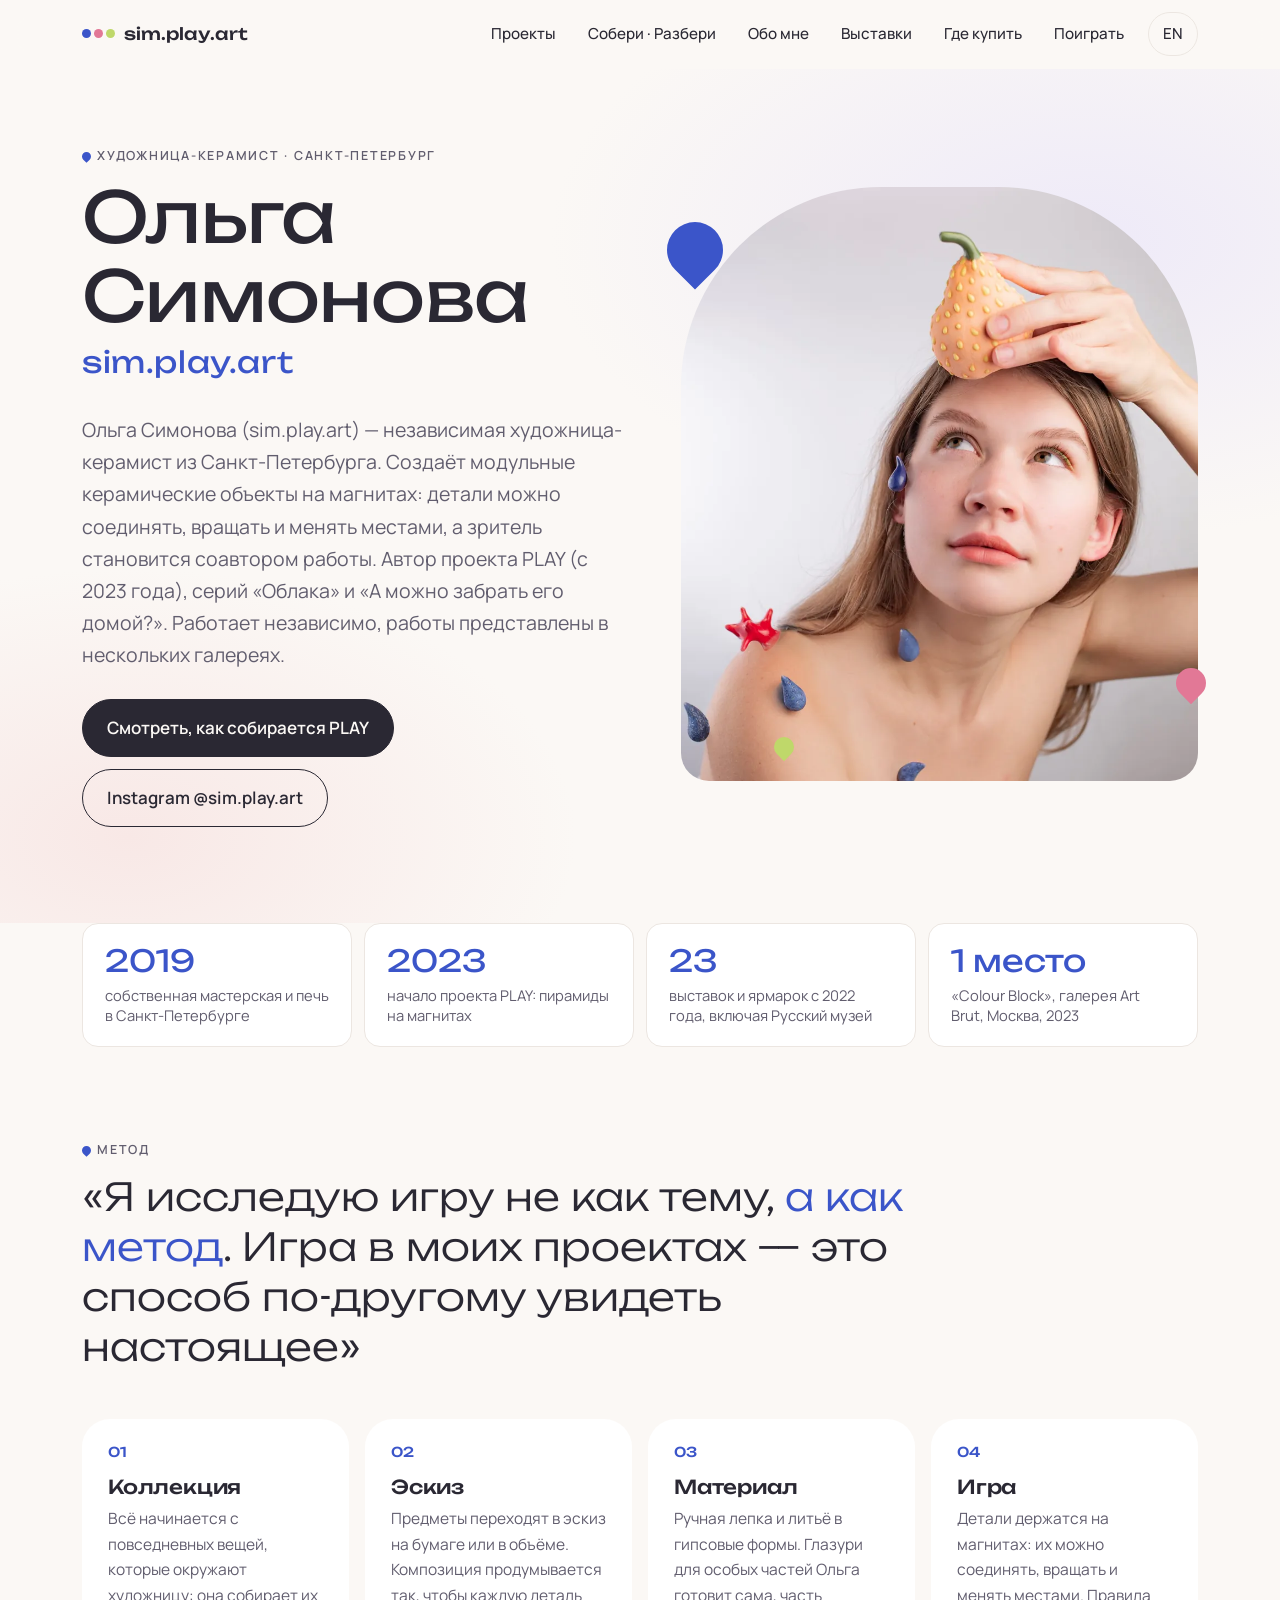
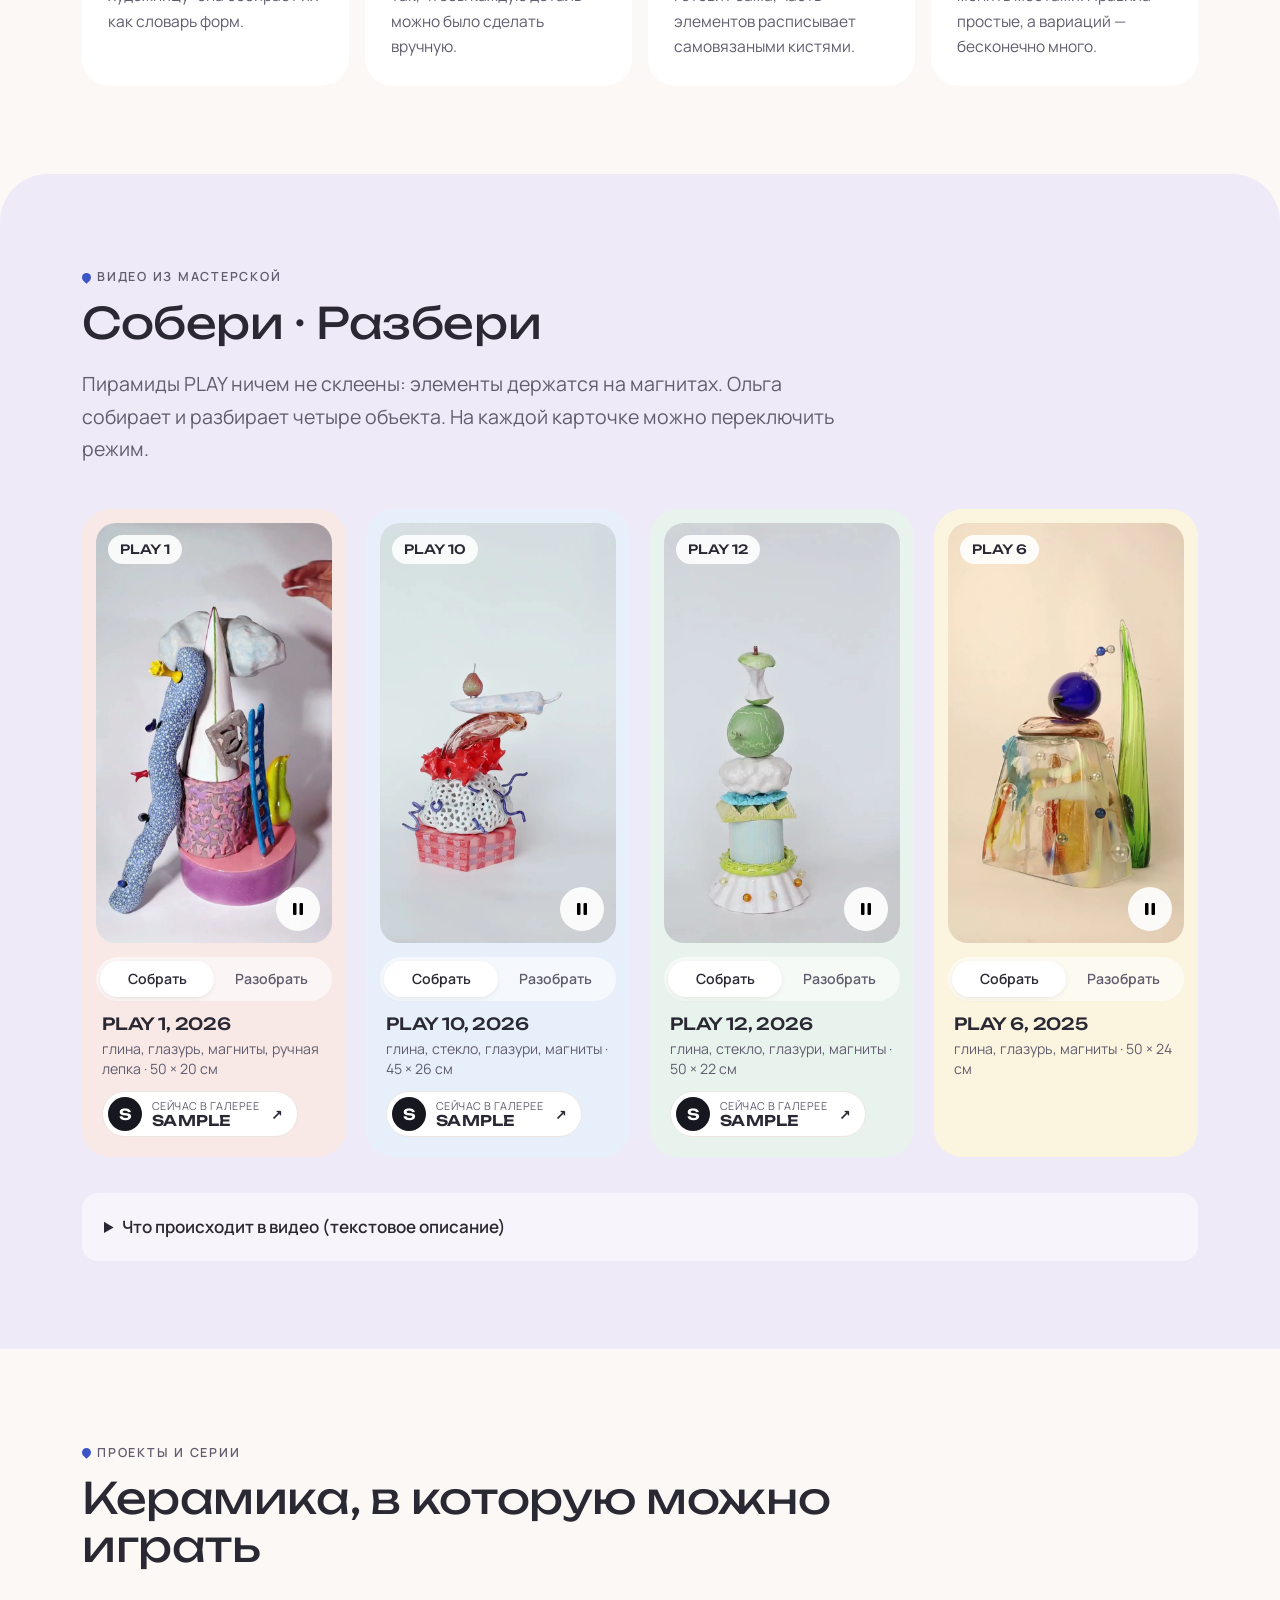
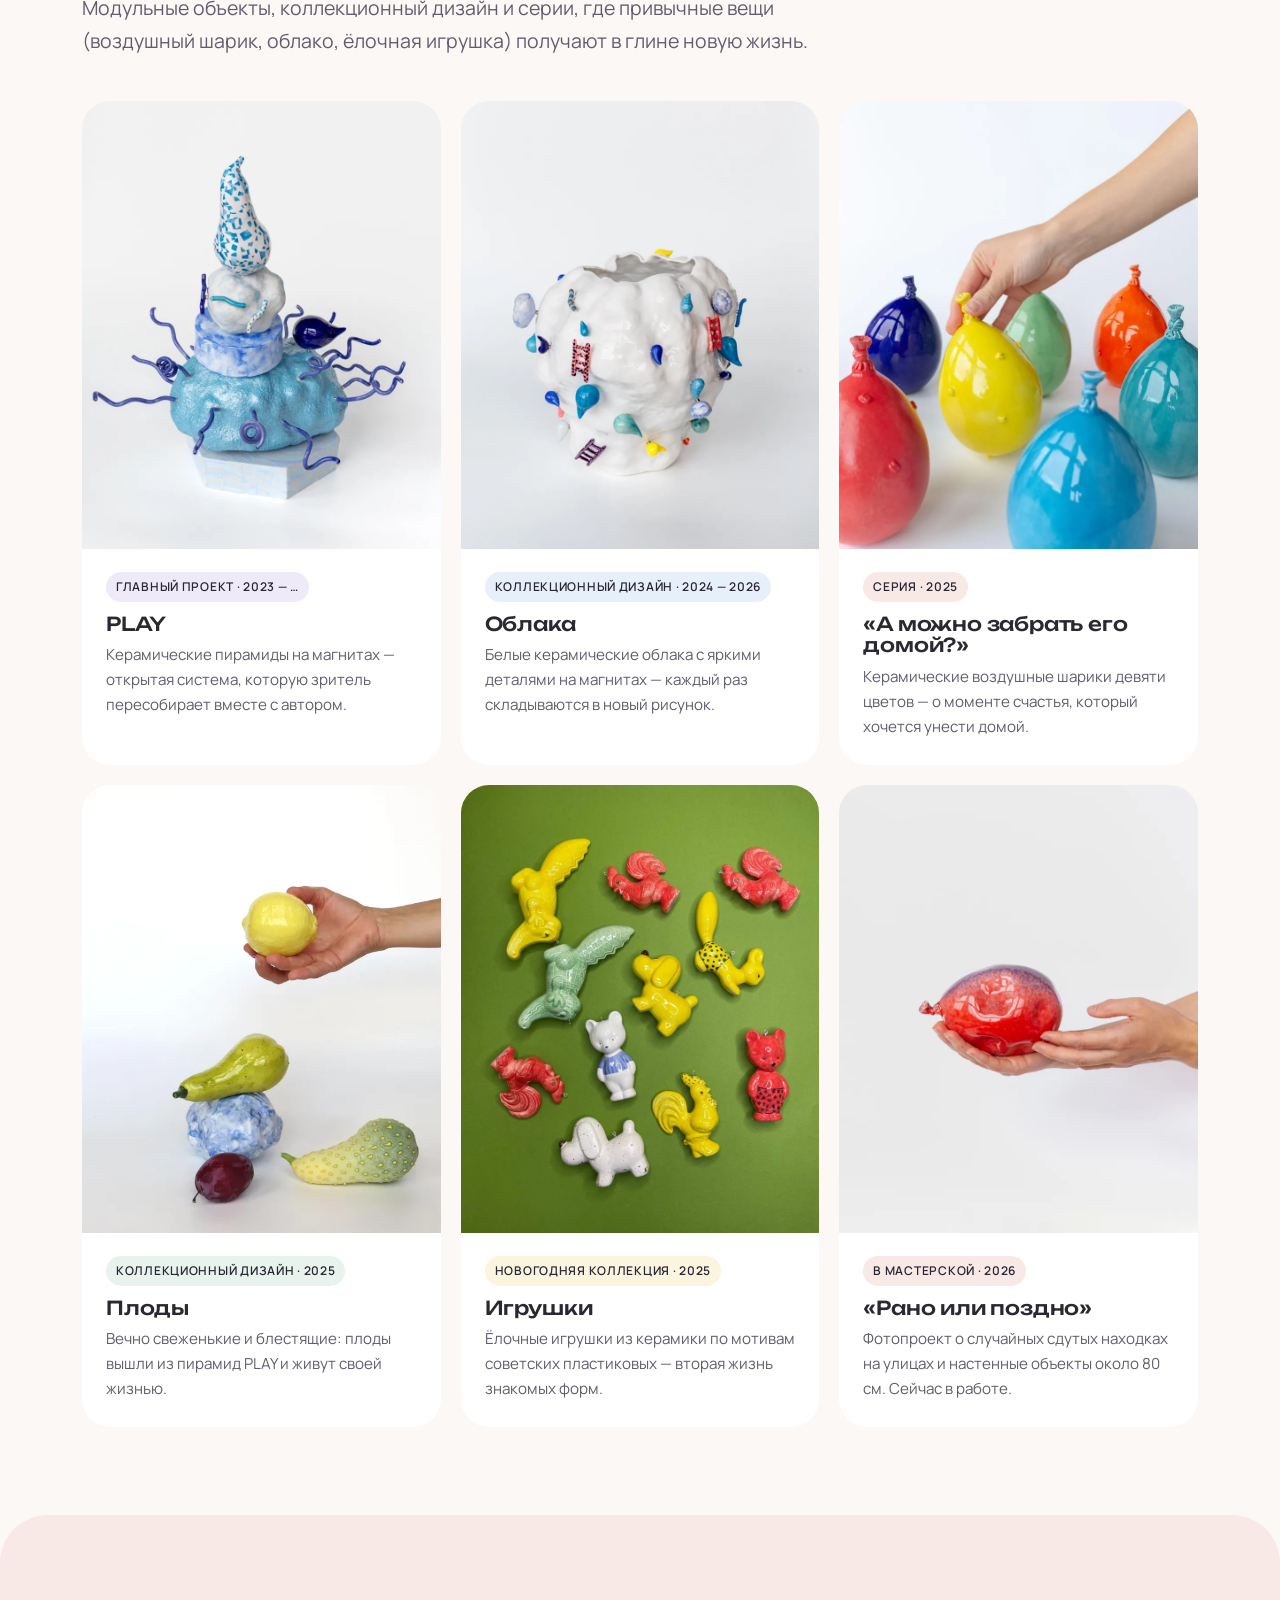
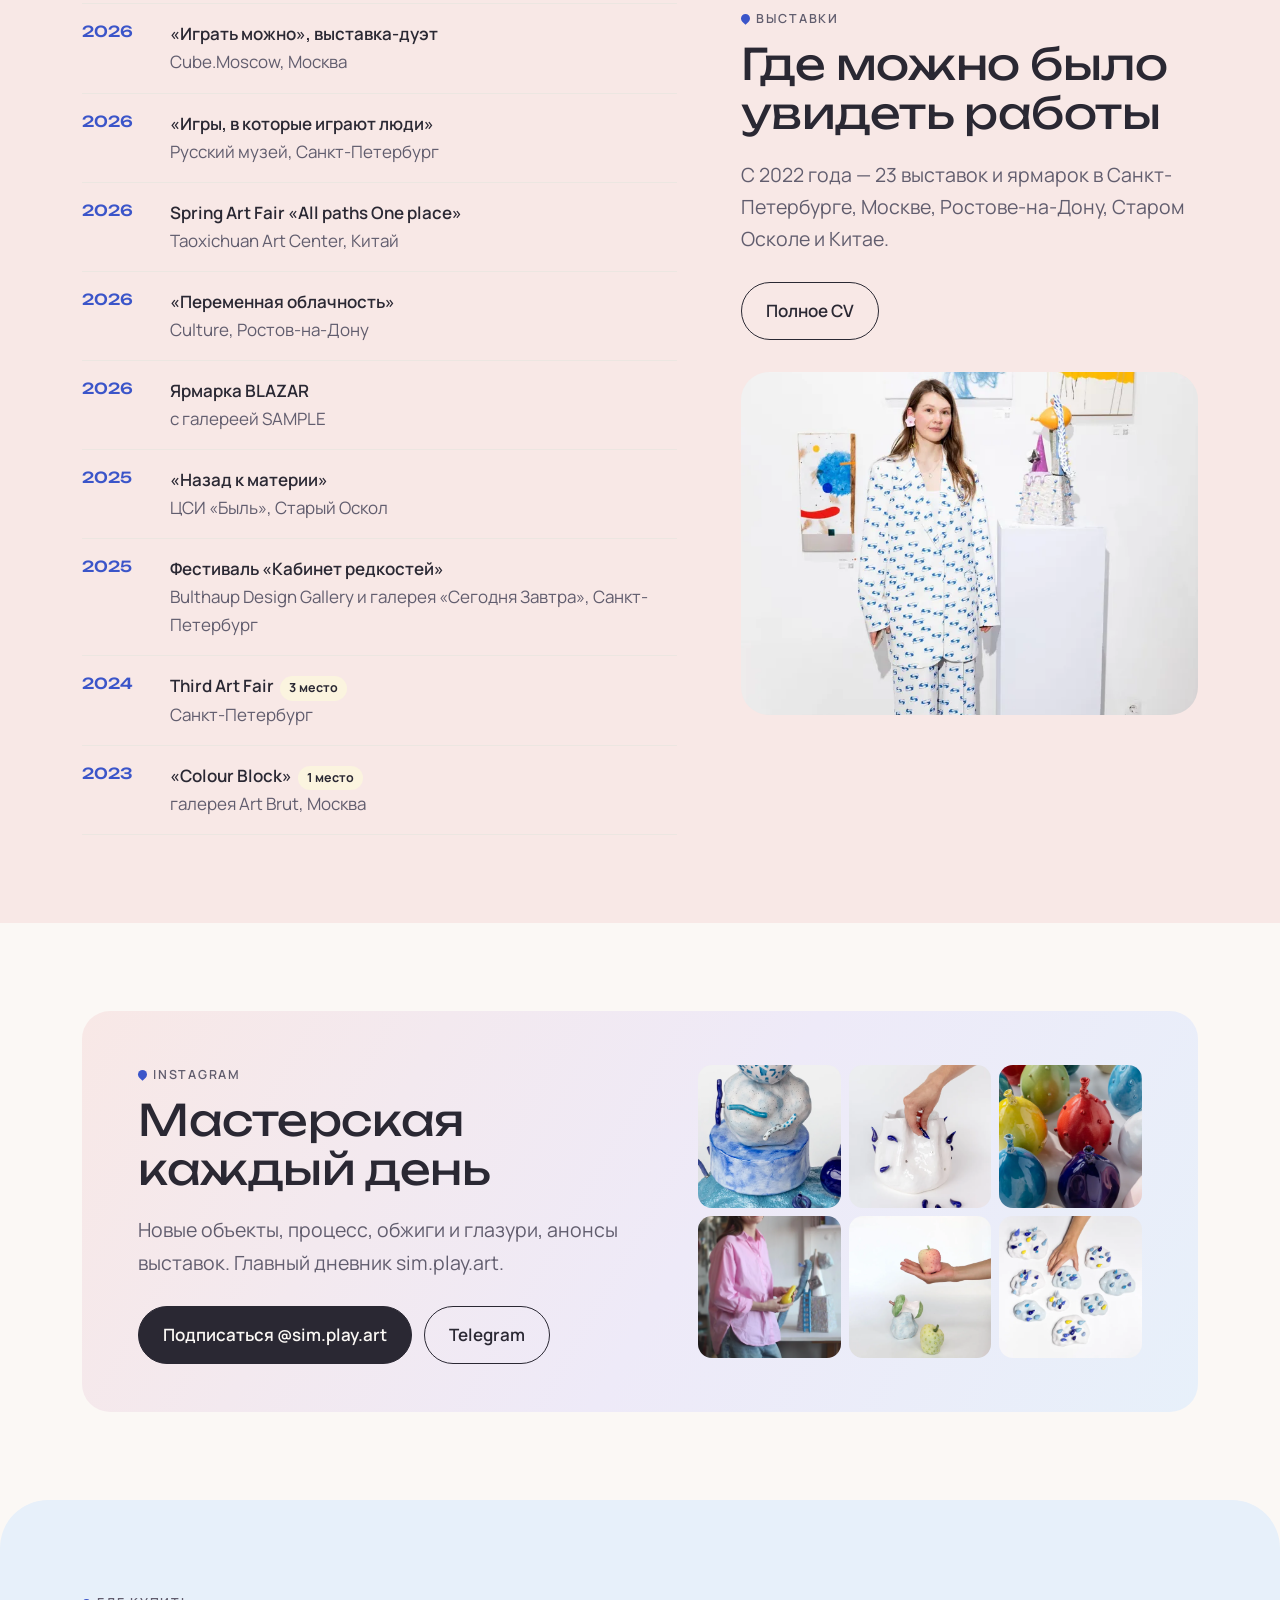
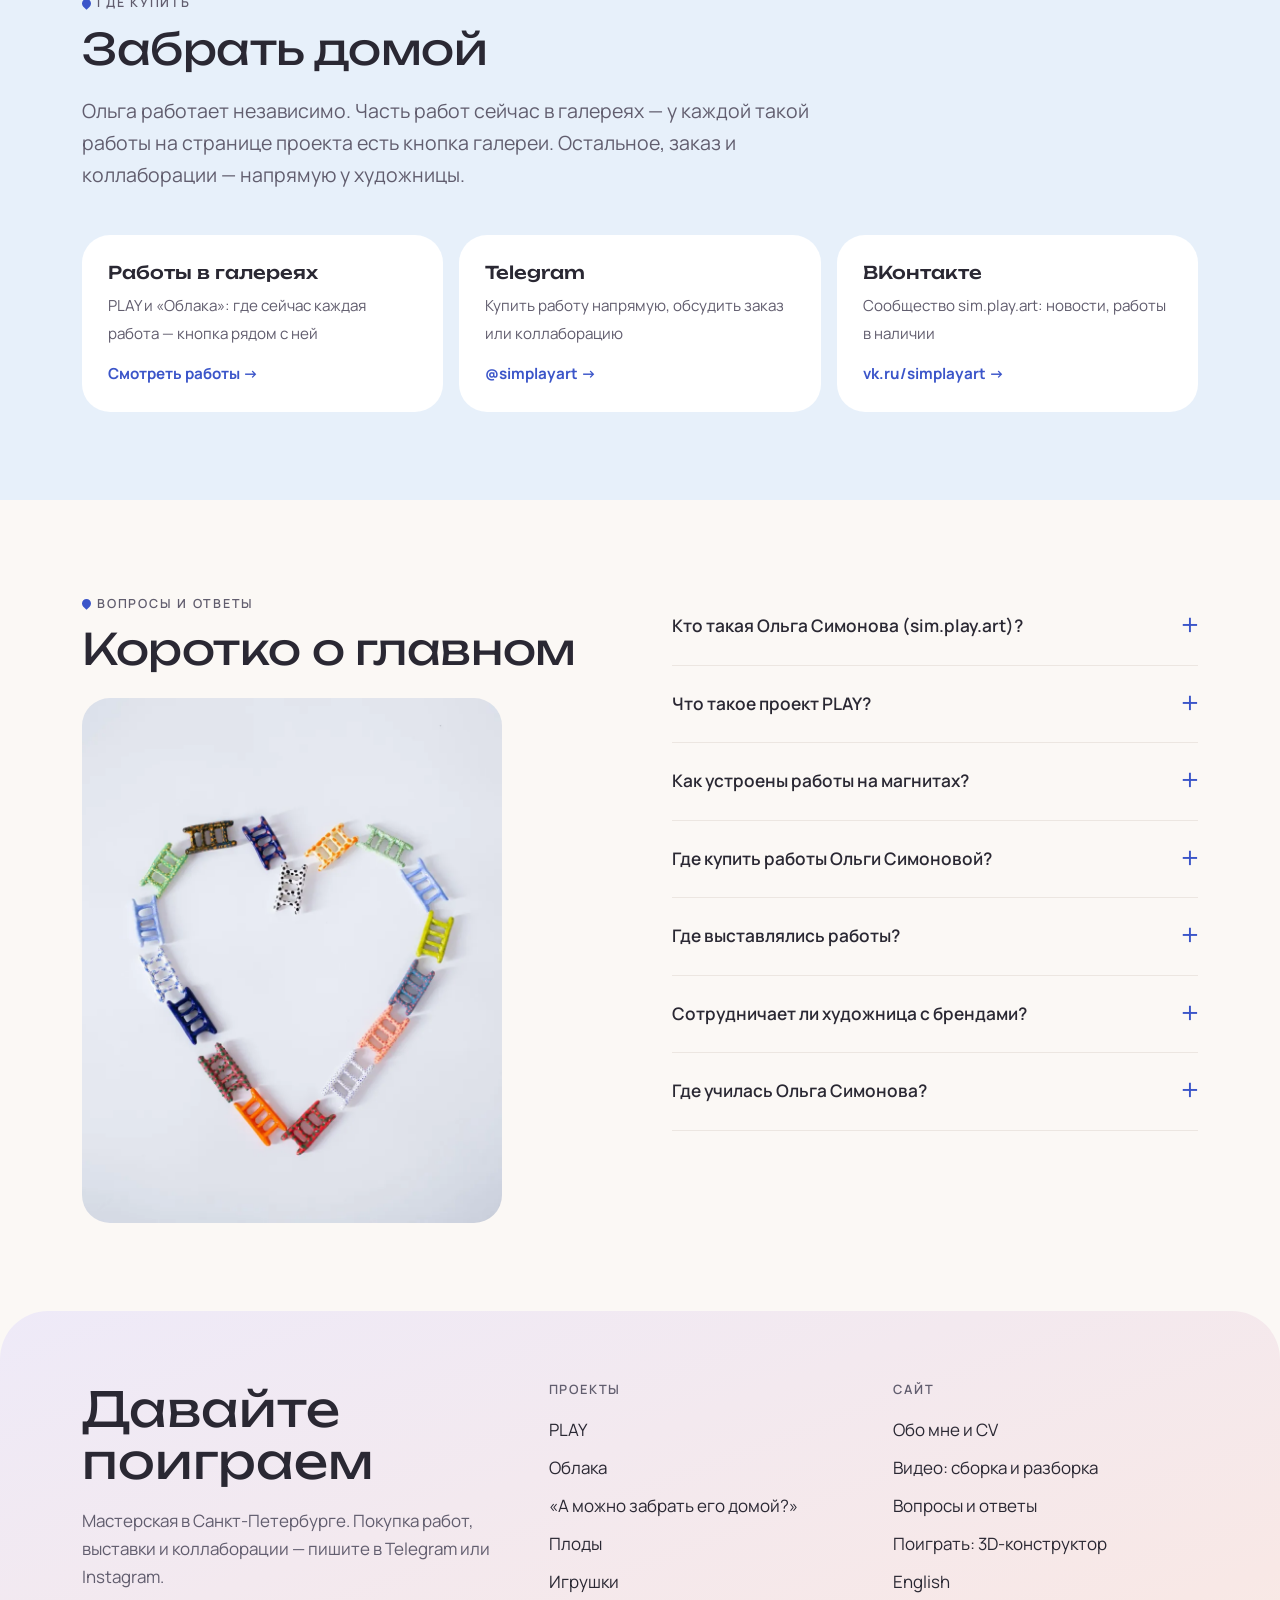
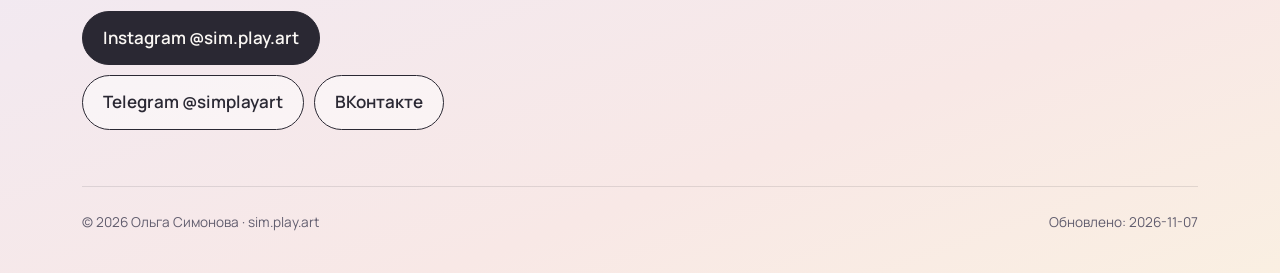
==== commit 05e67214: "Remove BIZAR gallery buttons, keep SAMPLE buttons only Co-Authored-By: Claude Opus 5.5 <noreply@anth" ====
--- a/docs/index.html
+++ b/docs/index.html
@@ -21,7 +21,7 @@
 <link rel="preconnect" href="https://fonts.googleapis.com"><link rel="preconnect" href="https://fonts.gstatic.com" crossorigin>
 <link href="https://fonts.googleapis.com/css2?family=Manrope:wght@400;500;600;700&family=Unbounded:wght@300;400;500&display=swap&subset=cyrillic" rel="stylesheet">
 <link rel="stylesheet" href="assets/style.css?v=157771bc">
-<script type="application/ld+json">{"@context":"https://schema.org","@graph":[{"@type":"WebSite","@id":"https://simplayart.ru/#website","url":"https://simplayart.ru/","name":"Ольга Симонова — художница (sim.play.art)","inLanguage":["ru","en"],"publisher":{"@id":"https://simplayart.ru/#person"},"about":{"@id":"https://simplayart.ru/#person"}},{"@type":"Person","@id":"https://simplayart.ru/#person","name":"Ольга Симонова","alternateName":["sim.play.art","Olga Simonova","SimPlayArt"],"givenName":"Ольга","familyName":"Симонова","jobTitle":"Художница-керамист","description":"Ольга Симонова (sim.play.art) — независимая художница-керамист из Санкт-Петербурга. Создаёт модульные керамические объекты на магнитах: детали можно соединять, вращать и менять местами, а зритель становится соавтором работы. Автор проекта PLAY (с 2023 года), серий «Облака» и «А можно забрать его домой?». Работает независимо, работы представлены в нескольких галереях.","url":"https://simplayart.ru/","image":"https://simplayart.ru/img/olga-simonova-hudozhnitsa-keramist.webp","birthPlace":{"@type":"Place","name":"Псков, Россия"},"homeLocation":{"@type":"Place","name":"Санкт-Петербург, Россия"},"knowsAbout":["керамика","художественная керамика","коллекционный дизайн","глазури","ручная лепка","литьё в гипсовые формы","ceramic art"],"sameAs":["https://www.instagram.com/sim.play.art/","https://t.me/simplayart","https://vk.ru/simplayart","https://sample-art.com/authors/olga-simonova","https://bizar.art/author/olga-simonova-9117"],"subjectOf":[{"@type":"NewsArticle","headline":"«Переменная облачность»: выставка о женской изменчивости и внутренней силе","url":"https://snob.ru/art/peremennaia-oblachnost-vystavka-o-zhenskoi-izmenchivosti-i-vnutrennei-sile/","inLanguage":"ru","publisher":{"@type":"Organization","name":"Сноб","url":"https://snob.ru/"},"datePublished":"2026-03-16T12:00:00+03:00"},{"@type":"NewsArticle","headline":"«Не про инфантилизм, а про любовь»: Анастасия Постригай — о новой выставке «Играть можно»","url":"https://www.buro247.ru/culture/arts/24-feb-2026-postrigay-about-new-exhibition.html","inLanguage":"ru","publisher":{"@type":"Organization","name":"BURO.","url":"https://buro247.ru/"},"datePublished":"2026-02-24T12:00:00+03:00"},{"@type":"NewsArticle","headline":"Colour Block: победители всероссийского конкурса в галерее Art&Brut","url":"https://www.interior.ru/art/15901-color-block-pobediteli-vserossiiskogo-konkursa-v-galeree-artbrut.html","inLanguage":"ru","publisher":{"@type":"Organization","name":"Interior.ru","url":"https://interior.ru/"},"datePublished":"2023-07-26T12:00:00+03:00"},{"@type":"NewsArticle","headline":"В Ростове открылась выставка современного искусства «Переменная облачность»","url":"https://www.dg-yug.ru/article/20234661.html","inLanguage":"ru","publisher":{"@type":"Organization","name":"Деловая газета.Юг","url":"https://dg-yug.ru/"},"datePublished":"2026-03-18T12:00:00+03:00"},{"@type":"NewsArticle","headline":"Выставка Тимофея Малярова и Ольги Симоновой «Играть можно»","url":"https://artmoskovia.ru/vystavka-timofeya-malyarova-i-olgi-simonovoj-igrat-mozhno.html","inLanguage":"ru","publisher":{"@type":"Organization","name":"АртМосковия","url":"https://artmoskovia.ru/"},"datePublished":"2026-01-31T12:00:00+03:00"},{"@type":"NewsArticle","headline":"Работы Козина и Дашевского покажут в Русском музее на выставке об играх","url":"https://www.sobaka.ru/entertainment/art/213723","inLanguage":"ru","publisher":{"@type":"Organization","name":"Собака.ru","url":"https://sobaka.ru/"},"datePublished":"2026-04-23T12:00:00+03:00"},{"@type":"Article","headline":"Q&A: Ольга Симонова","url":"https://design-mate.ru/read/people/anketa/olga-simonova-questionnaire","inLanguage":"ru","publisher":{"@type":"Organization","name":"Design Mate","url":"https://design-mate.ru/"},"datePublished":"2024-02-12T12:00:00+03:00"},{"@type":"Article","headline":"Победители проекта «Стекольная сессия 2025»","url":"https://elaginpark.org/news/pobediteli-proekta-stekolnaya-sessiya-2025/","inLanguage":"ru","publisher":{"@type":"Organization","name":"ЦПКиО им. Кирова","url":"https://elaginpark.org/"}}]},{"@type":"ProfilePage","@id":"https://simplayart.ru/#page","url":"https://simplayart.ru/","name":"Ольга Симонова — художница-керамист","mainEntity":{"@id":"https://simplayart.ru/#person"},"dateModified":"2026-11-07T12:00:00+03:00","inLanguage":"ru"},{"@type":"FAQPage","mainEntity":[{"@type":"Question","name":"Кто такая Ольга Симонова (sim.play.art)?","acceptedAnswer":{"@type":"Answer","text":"Ольга Симонова (sim.play.art) — независимая художница-керамист из Санкт-Петербурга. Создаёт модульные керамические объекты на магнитах: детали можно соединять, вращать и менять местами, а зритель становится соавтором работы. Автор проекта PLAY (с 2023 года), серий «Облака» и «А можно забрать его домой?». Работает независимо, работы представлены в нескольких галереях."}},{"@type":"Question","name":"Что такое проект PLAY?","acceptedAnswer":{"@type":"Answer","text":"PLAY — проект Ольги Симоновой с 2023 года: керамические «пирамиды», которые собираются из элементов на магнитах. Детали можно соединять, вращать и менять местами, поэтому объект не зафиксирован и зритель может пересобрать его сам."}},{"@type":"Question","name":"Как устроены работы на магнитах?","acceptedAnswer":{"@type":"Answer","text":"Каждая деталь — отдельный керамический элемент, вылепленный вручную или отлитый в гипсовой форме, с вклеенными магнитами. Элементы держатся друг на друге без клея, поэтому композицию можно менять: в «Облаках» — переставлять яркие капли, в PLAY — собирать пирамиду в другом порядке."}},{"@type":"Question","name":"Где купить работы Ольги Симоновой?","acceptedAnswer":{"@type":"Answer","text":"Ольга — независимая художница. Отдельные работы сейчас представлены в галереях SAMPLE (sample-art.com) и BIZAR (bizar.art): на страницах проектов у каждой такой работы есть кнопка галереи. Напрямую у художницы можно купить работы и обсудить заказ через Telegram @simplayart, Instagram @sim.play.art или сообщество ВКонтакте vk.ru/simplayart."}},{"@type":"Question","name":"Где выставлялись работы?","acceptedAnswer":{"@type":"Answer","text":"В Русском музее («Игры, в которые играют люди», 2026), Cube.Moscow («Играть можно», 2026), Taoxichuan Art Center в Китае (2026), ЦСИ «Быль» (2025), на фестивале «Кабинет редкостей» в Bulthaup Design Gallery (2025), ярмарках Port Art Fair и Third Art Fair в Санкт-Петербурге."}},{"@type":"Question","name":"Сотрудничает ли художница с брендами?","acceptedAnswer":{"@type":"Answer","text":"Да: коллаборация с рестораном ВОВО (сет Signature XV, 2025), проект для фотоателье «UU» (2025), проект «Лёгкий ужин» с Nataliia Leskova (2024). Для предложений — Telegram @simplayart."}},{"@type":"Question","name":"Где училась Ольга Симонова?","acceptedAnswer":{"@type":"Answer","text":"В Санкт-Петербургской государственной художественно-промышленной академии им. А. Л. Штиглица на кафедре художественной керамики и стекла (с 2014 года) и в СПбГУПТД на факультете графического дизайна (2012–2014). С 2019 года работает в собственной мастерской."}}]},{"@type":"VideoObject","name":"PLAY 1 — сборка объекта на магнитах · Ольга Симонова","description":"Ольга по одному снимает элементы пирамиды PLAY 1 — голубую «волну» в крапинку, белый конус, облако, синюю лестницу, жёлтую грушу и розовый фактурный цилиндр, — а затем собирает объект обратно на сиреневом основании.","thumbnailUrl":"https://simplayart.ru/img/play-1-poster.webp","contentUrl":"https://simplayart.ru/video/play-1-sborka.mp4","uploadDate":"2026-11-06T12:00:00+03:00","creator":{"@id":"https://simplayart.ru/#person"},"inLanguage":"ru"},{"@type":"VideoObject","name":"PLAY 1 — разборка объекта на магнитах · Ольга Симонова","description":"Ольга по одному снимает элементы пирамиды PLAY 1 — голубую «волну» в крапинку, белый конус, облако, синюю лестницу, жёлтую грушу и розовый фактурный цилиндр, — а затем собирает объект обратно на сиреневом основании.","thumbnailUrl":"https://simplayart.ru/img/play-1-poster.webp","contentUrl":"https://simplayart.ru/video/play-1-razborka.mp4","uploadDate":"2026-11-06T12:00:00+03:00","creator":{"@id":"https://simplayart.ru/#person"},"inLanguage":"ru"},{"@type":"VideoObject","name":"PLAY 10 — сборка объекта на магнитах · Ольга Симонова","description":"PLAY 10 разбирается на розовое клетчатое основание, белый перфорированный купол с синими «червячками» на магнитах, красные цветы-звёзды, розовую стеклянную «волну», белое облако и грушу на вершине — и собирается снова.","thumbnailUrl":"https://simplayart.ru/img/play-10-poster.webp","contentUrl":"https://simplayart.ru/video/play-10-sborka.mp4","uploadDate":"2026-11-06T12:00:00+03:00","creator":{"@id":"https://simplayart.ru/#person"},"inLanguage":"ru"},{"@type":"VideoObject","name":"PLAY 10 — разборка объекта на магнитах · Ольга Симонова","description":"PLAY 10 разбирается на розовое клетчатое основание, белый перфорированный купол с синими «червячками» на магнитах, красные цветы-звёзды, розовую стеклянную «волну», белое облако и грушу на вершине — и собирается снова.","thumbnailUrl":"https://simplayart.ru/img/play-10-poster.webp","contentUrl":"https://simplayart.ru/video/play-10-razborka.mp4","uploadDate":"2026-11-06T12:00:00+03:00","creator":{"@id":"https://simplayart.ru/#person"},"inLanguage":"ru"},{"@type":"VideoObject","name":"PLAY 12 — сборка объекта на магнитах · Ольга Симонова","description":"Пирамида PLAY 12 складывается из белого основания с воланом, салатового кольца с бусинами, голубого цилиндра, зубчатых «воротников», облака, зелёного шара и огрызка яблока на вершине.","thumbnailUrl":"https://simplayart.ru/img/play-12-poster.webp","contentUrl":"https://simplayart.ru/video/play-12-sborka.mp4","uploadDate":"2026-11-06T12:00:00+03:00","creator":{"@id":"https://simplayart.ru/#person"},"inLanguage":"ru"},{"@type":"VideoObject","name":"PLAY 12 — разборка объекта на магнитах · Ольга Симонова","description":"Пирамида PLAY 12 складывается из белого основания с воланом, салатового кольца с бусинами, голубого цилиндра, зубчатых «воротников», облака, зелёного шара и огрызка яблока на вершине.","thumbnailUrl":"https://simplayart.ru/img/play-12-poster.webp","contentUrl":"https://simplayart.ru/video/play-12-razborka.mp4","uploadDate":"2026-11-06T12:00:00+03:00","creator":{"@id":"https://simplayart.ru/#person"},"inLanguage":"ru"},{"@type":"VideoObject","name":"PLAY 6 — сборка объекта на магнитах · Ольга Симонова","description":"PLAY 6 собирается из прозрачной трапеции с цветными включениями, синего шара с бусинами на магнитах, розовой «подушки» и зелёного листа-лезвия.","thumbnailUrl":"https://simplayart.ru/img/play-6-poster.webp","contentUrl":"https://simplayart.ru/video/play-6-sborka.mp4","uploadDate":"2026-11-06T12:00:00+03:00","creator":{"@id":"https://simplayart.ru/#person"},"inLanguage":"ru"},{"@type":"VideoObject","name":"PLAY 6 — разборка объекта на магнитах · Ольга Симонова","description":"PLAY 6 собирается из прозрачной трапеции с цветными включениями, синего шара с бусинами на магнитах, розовой «подушки» и зелёного листа-лезвия.","thumbnailUrl":"https://simplayart.ru/img/play-6-poster.webp","contentUrl":"https://simplayart.ru/video/play-6-razborka.mp4","uploadDate":"2026-11-06T12:00:00+03:00","creator":{"@id":"https://simplayart.ru/#person"},"inLanguage":"ru"},{"@type":"ItemList","name":"Проекты Ольги Симоновой","itemListElement":[{"@type":"ListItem","position":1,"url":"https://simplayart.ru/works/play/","name":"PLAY"},{"@type":"ListItem","position":2,"url":"https://simplayart.ru/works/oblaka/","name":"Облака"},{"@type":"ListItem","position":3,"url":"https://simplayart.ru/works/shariki/","name":"«А можно забрать его домой?»"},{"@type":"ListItem","position":4,"url":"https://simplayart.ru/works/plody/","name":"Плоды"},{"@type":"ListItem","position":5,"url":"https://simplayart.ru/works/igrushki/","name":"Игрушки"}]}]}</script>
+<script type="application/ld+json">{"@context":"https://schema.org","@graph":[{"@type":"WebSite","@id":"https://simplayart.ru/#website","url":"https://simplayart.ru/","name":"Ольга Симонова — художница (sim.play.art)","inLanguage":["ru","en"],"publisher":{"@id":"https://simplayart.ru/#person"},"about":{"@id":"https://simplayart.ru/#person"}},{"@type":"Person","@id":"https://simplayart.ru/#person","name":"Ольга Симонова","alternateName":["sim.play.art","Olga Simonova","SimPlayArt"],"givenName":"Ольга","familyName":"Симонова","jobTitle":"Художница-керамист","description":"Ольга Симонова (sim.play.art) — независимая художница-керамист из Санкт-Петербурга. Создаёт модульные керамические объекты на магнитах: детали можно соединять, вращать и менять местами, а зритель становится соавтором работы. Автор проекта PLAY (с 2023 года), серий «Облака» и «А можно забрать его домой?». Работает независимо, работы представлены в нескольких галереях.","url":"https://simplayart.ru/","image":"https://simplayart.ru/img/olga-simonova-hudozhnitsa-keramist.webp","birthPlace":{"@type":"Place","name":"Псков, Россия"},"homeLocation":{"@type":"Place","name":"Санкт-Петербург, Россия"},"knowsAbout":["керамика","художественная керамика","коллекционный дизайн","глазури","ручная лепка","литьё в гипсовые формы","ceramic art"],"sameAs":["https://www.instagram.com/sim.play.art/","https://t.me/simplayart","https://vk.ru/simplayart","https://sample-art.com/authors/olga-simonova","https://bizar.art/author/olga-simonova-9117"],"subjectOf":[{"@type":"NewsArticle","headline":"«Переменная облачность»: выставка о женской изменчивости и внутренней силе","url":"https://snob.ru/art/peremennaia-oblachnost-vystavka-o-zhenskoi-izmenchivosti-i-vnutrennei-sile/","inLanguage":"ru","publisher":{"@type":"Organization","name":"Сноб","url":"https://snob.ru/"},"datePublished":"2026-03-16T12:00:00+03:00"},{"@type":"NewsArticle","headline":"«Не про инфантилизм, а про любовь»: Анастасия Постригай — о новой выставке «Играть можно»","url":"https://www.buro247.ru/culture/arts/24-feb-2026-postrigay-about-new-exhibition.html","inLanguage":"ru","publisher":{"@type":"Organization","name":"BURO.","url":"https://buro247.ru/"},"datePublished":"2026-02-24T12:00:00+03:00"},{"@type":"NewsArticle","headline":"Colour Block: победители всероссийского конкурса в галерее Art&Brut","url":"https://www.interior.ru/art/15901-color-block-pobediteli-vserossiiskogo-konkursa-v-galeree-artbrut.html","inLanguage":"ru","publisher":{"@type":"Organization","name":"Interior.ru","url":"https://interior.ru/"},"datePublished":"2023-07-26T12:00:00+03:00"},{"@type":"NewsArticle","headline":"В Ростове открылась выставка современного искусства «Переменная облачность»","url":"https://www.dg-yug.ru/article/20234661.html","inLanguage":"ru","publisher":{"@type":"Organization","name":"Деловая газета.Юг","url":"https://dg-yug.ru/"},"datePublished":"2026-03-18T12:00:00+03:00"},{"@type":"NewsArticle","headline":"Выставка Тимофея Малярова и Ольги Симоновой «Играть можно»","url":"https://artmoskovia.ru/vystavka-timofeya-malyarova-i-olgi-simonovoj-igrat-mozhno.html","inLanguage":"ru","publisher":{"@type":"Organization","name":"АртМосковия","url":"https://artmoskovia.ru/"},"datePublished":"2026-01-31T12:00:00+03:00"},{"@type":"NewsArticle","headline":"Работы Козина и Дашевского покажут в Русском музее на выставке об играх","url":"https://www.sobaka.ru/entertainment/art/213723","inLanguage":"ru","publisher":{"@type":"Organization","name":"Собака.ru","url":"https://sobaka.ru/"},"datePublished":"2026-04-23T12:00:00+03:00"},{"@type":"Article","headline":"Q&A: Ольга Симонова","url":"https://design-mate.ru/read/people/anketa/olga-simonova-questionnaire","inLanguage":"ru","publisher":{"@type":"Organization","name":"Design Mate","url":"https://design-mate.ru/"},"datePublished":"2024-02-12T12:00:00+03:00"},{"@type":"Article","headline":"Победители проекта «Стекольная сессия 2025»","url":"https://elaginpark.org/news/pobediteli-proekta-stekolnaya-sessiya-2025/","inLanguage":"ru","publisher":{"@type":"Organization","name":"ЦПКиО им. Кирова","url":"https://elaginpark.org/"}}]},{"@type":"ProfilePage","@id":"https://simplayart.ru/#page","url":"https://simplayart.ru/","name":"Ольга Симонова — художница-керамист","mainEntity":{"@id":"https://simplayart.ru/#person"},"dateModified":"2026-11-07T12:00:00+03:00","inLanguage":"ru"},{"@type":"FAQPage","mainEntity":[{"@type":"Question","name":"Кто такая Ольга Симонова (sim.play.art)?","acceptedAnswer":{"@type":"Answer","text":"Ольга Симонова (sim.play.art) — независимая художница-керамист из Санкт-Петербурга. Создаёт модульные керамические объекты на магнитах: детали можно соединять, вращать и менять местами, а зритель становится соавтором работы. Автор проекта PLAY (с 2023 года), серий «Облака» и «А можно забрать его домой?». Работает независимо, работы представлены в нескольких галереях."}},{"@type":"Question","name":"Что такое проект PLAY?","acceptedAnswer":{"@type":"Answer","text":"PLAY — проект Ольги Симоновой с 2023 года: керамические «пирамиды», которые собираются из элементов на магнитах. Детали можно соединять, вращать и менять местами, поэтому объект не зафиксирован и зритель может пересобрать его сам."}},{"@type":"Question","name":"Как устроены работы на магнитах?","acceptedAnswer":{"@type":"Answer","text":"Каждая деталь — отдельный керамический элемент, вылепленный вручную или отлитый в гипсовой форме, с вклеенными магнитами. Элементы держатся друг на друге без клея, поэтому композицию можно менять: в «Облаках» — переставлять яркие капли, в PLAY — собирать пирамиду в другом порядке."}},{"@type":"Question","name":"Где купить работы Ольги Симоновой?","acceptedAnswer":{"@type":"Answer","text":"Ольга — независимая художница. Отдельные работы сейчас представлены в галереях: на страницах проектов у каждой такой работы есть кнопка галереи. Напрямую у художницы можно купить работы и обсудить заказ через Telegram @simplayart, Instagram @sim.play.art или сообщество ВКонтакте vk.ru/simplayart."}},{"@type":"Question","name":"Где выставлялись работы?","acceptedAnswer":{"@type":"Answer","text":"В Русском музее («Игры, в которые играют люди», 2026), Cube.Moscow («Играть можно», 2026), Taoxichuan Art Center в Китае (2026), ЦСИ «Быль» (2025), на фестивале «Кабинет редкостей» в Bulthaup Design Gallery (2025), ярмарках Port Art Fair и Third Art Fair в Санкт-Петербурге."}},{"@type":"Question","name":"Сотрудничает ли художница с брендами?","acceptedAnswer":{"@type":"Answer","text":"Да: коллаборация с рестораном ВОВО (сет Signature XV, 2025), проект для фотоателье «UU» (2025), проект «Лёгкий ужин» с Nataliia Leskova (2024). Для предложений — Telegram @simplayart."}},{"@type":"Question","name":"Где училась Ольга Симонова?","acceptedAnswer":{"@type":"Answer","text":"В Санкт-Петербургской государственной художественно-промышленной академии им. А. Л. Штиглица на кафедре художественной керамики и стекла (с 2014 года) и в СПбГУПТД на факультете графического дизайна (2012–2014). С 2019 года работает в собственной мастерской."}}]},{"@type":"VideoObject","name":"PLAY 1 — сборка объекта на магнитах · Ольга Симонова","description":"Ольга по одному снимает элементы пирамиды PLAY 1 — голубую «волну» в крапинку, белый конус, облако, синюю лестницу, жёлтую грушу и розовый фактурный цилиндр, — а затем собирает объект обратно на сиреневом основании.","thumbnailUrl":"https://simplayart.ru/img/play-1-poster.webp","contentUrl":"https://simplayart.ru/video/play-1-sborka.mp4","uploadDate":"2026-11-06T12:00:00+03:00","creator":{"@id":"https://simplayart.ru/#person"},"inLanguage":"ru"},{"@type":"VideoObject","name":"PLAY 1 — разборка объекта на магнитах · Ольга Симонова","description":"Ольга по одному снимает элементы пирамиды PLAY 1 — голубую «волну» в крапинку, белый конус, облако, синюю лестницу, жёлтую грушу и розовый фактурный цилиндр, — а затем собирает объект обратно на сиреневом основании.","thumbnailUrl":"https://simplayart.ru/img/play-1-poster.webp","contentUrl":"https://simplayart.ru/video/play-1-razborka.mp4","uploadDate":"2026-11-06T12:00:00+03:00","creator":{"@id":"https://simplayart.ru/#person"},"inLanguage":"ru"},{"@type":"VideoObject","name":"PLAY 10 — сборка объекта на магнитах · Ольга Симонова","description":"PLAY 10 разбирается на розовое клетчатое основание, белый перфорированный купол с синими «червячками» на магнитах, красные цветы-звёзды, розовую стеклянную «волну», белое облако и грушу на вершине — и собирается снова.","thumbnailUrl":"https://simplayart.ru/img/play-10-poster.webp","contentUrl":"https://simplayart.ru/video/play-10-sborka.mp4","uploadDate":"2026-11-06T12:00:00+03:00","creator":{"@id":"https://simplayart.ru/#person"},"inLanguage":"ru"},{"@type":"VideoObject","name":"PLAY 10 — разборка объекта на магнитах · Ольга Симонова","description":"PLAY 10 разбирается на розовое клетчатое основание, белый перфорированный купол с синими «червячками» на магнитах, красные цветы-звёзды, розовую стеклянную «волну», белое облако и грушу на вершине — и собирается снова.","thumbnailUrl":"https://simplayart.ru/img/play-10-poster.webp","contentUrl":"https://simplayart.ru/video/play-10-razborka.mp4","uploadDate":"2026-11-06T12:00:00+03:00","creator":{"@id":"https://simplayart.ru/#person"},"inLanguage":"ru"},{"@type":"VideoObject","name":"PLAY 12 — сборка объекта на магнитах · Ольга Симонова","description":"Пирамида PLAY 12 складывается из белого основания с воланом, салатового кольца с бусинами, голубого цилиндра, зубчатых «воротников», облака, зелёного шара и огрызка яблока на вершине.","thumbnailUrl":"https://simplayart.ru/img/play-12-poster.webp","contentUrl":"https://simplayart.ru/video/play-12-sborka.mp4","uploadDate":"2026-11-06T12:00:00+03:00","creator":{"@id":"https://simplayart.ru/#person"},"inLanguage":"ru"},{"@type":"VideoObject","name":"PLAY 12 — разборка объекта на магнитах · Ольга Симонова","description":"Пирамида PLAY 12 складывается из белого основания с воланом, салатового кольца с бусинами, голубого цилиндра, зубчатых «воротников», облака, зелёного шара и огрызка яблока на вершине.","thumbnailUrl":"https://simplayart.ru/img/play-12-poster.webp","contentUrl":"https://simplayart.ru/video/play-12-razborka.mp4","uploadDate":"2026-11-06T12:00:00+03:00","creator":{"@id":"https://simplayart.ru/#person"},"inLanguage":"ru"},{"@type":"VideoObject","name":"PLAY 6 — сборка объекта на магнитах · Ольга Симонова","description":"PLAY 6 собирается из прозрачной трапеции с цветными включениями, синего шара с бусинами на магнитах, розовой «подушки» и зелёного листа-лезвия.","thumbnailUrl":"https://simplayart.ru/img/play-6-poster.webp","contentUrl":"https://simplayart.ru/video/play-6-sborka.mp4","uploadDate":"2026-11-06T12:00:00+03:00","creator":{"@id":"https://simplayart.ru/#person"},"inLanguage":"ru"},{"@type":"VideoObject","name":"PLAY 6 — разборка объекта на магнитах · Ольга Симонова","description":"PLAY 6 собирается из прозрачной трапеции с цветными включениями, синего шара с бусинами на магнитах, розовой «подушки» и зелёного листа-лезвия.","thumbnailUrl":"https://simplayart.ru/img/play-6-poster.webp","contentUrl":"https://simplayart.ru/video/play-6-razborka.mp4","uploadDate":"2026-11-06T12:00:00+03:00","creator":{"@id":"https://simplayart.ru/#person"},"inLanguage":"ru"},{"@type":"ItemList","name":"Проекты Ольги Симоновой","itemListElement":[{"@type":"ListItem","position":1,"url":"https://simplayart.ru/works/play/","name":"PLAY"},{"@type":"ListItem","position":2,"url":"https://simplayart.ru/works/oblaka/","name":"Облака"},{"@type":"ListItem","position":3,"url":"https://simplayart.ru/works/shariki/","name":"«А можно забрать его домой?»"},{"@type":"ListItem","position":4,"url":"https://simplayart.ru/works/plody/","name":"Плоды"},{"@type":"ListItem","position":5,"url":"https://simplayart.ru/works/igrushki/","name":"Игрушки"}]}]}</script>
 </head>
 <body>
 <a class="skip" href="#main">К содержанию</a>
@@ -126,7 +126,7 @@
 <div class="section-head reveal"><span class="eyebrow">Где купить</span><h2>Забрать домой</h2>
 <p class="lead">Ольга работает независимо. Часть работ сейчас в галереях — у каждой такой работы на странице проекта есть кнопка галереи. Остальное, заказ и коллаборации — напрямую у художницы.</p></div>
 <div class="buy reveal">
-<a href="works/play/#raboty"><b>Работы в галереях</b><span>PLAY, «Облака», воздушные шарики: где сейчас каждая работа — кнопка рядом с ней</span><span class="arrow">Смотреть работы →</span></a>
+<a href="works/play/#raboty"><b>Работы в галереях</b><span>PLAY и «Облака»: где сейчас каждая работа — кнопка рядом с ней</span><span class="arrow">Смотреть работы →</span></a>
 <a href="https://t.me/simplayart" target="_blank" rel="me noopener"><b>Telegram</b><span>Купить работу напрямую, обсудить заказ или коллаборацию</span><span class="arrow">@simplayart →</span></a>
 <a href="https://vk.ru/simplayart" target="_blank" rel="me noopener"><b>ВКонтакте</b><span>Сообщество sim.play.art: новости, работы в наличии</span><span class="arrow">vk.ru/simplayart →</span></a>
 </div></div></section>
@@ -134,7 +134,7 @@
 <section class="section" id="faq"><div class="wrap two">
 <div class="reveal"><span class="eyebrow">Вопросы и ответы</span><h2>Коротко о главном</h2>
 <img style="border-radius:var(--radius);margin-top:24px;max-width:420px;width:100%" src="img/keramicheskie-lestnitsy-serdtse.webp" srcset="img/keramicheskie-lestnitsy-serdtse-720.webp 864w, img/keramicheskie-lestnitsy-serdtse.webp 1638w" sizes="(min-width:900px) 40vw, 100vw" width="1638" height="2048" alt="Сердце, выложенное из керамических лестниц Ольги Симоновой" loading="lazy" decoding="async"></div>
-<div class="faq reveal"><details><summary>Кто такая Ольга Симонова (sim.play.art)?</summary><p>Ольга Симонова (sim.play.art) — независимая художница-керамист из Санкт-Петербурга. Создаёт модульные керамические объекты на магнитах: детали можно соединять, вращать и менять местами, а зритель становится соавтором работы. Автор проекта PLAY (с 2023 года), серий «Облака» и «А можно забрать его домой?». Работает независимо, работы представлены в нескольких галереях.</p></details><details><summary>Что такое проект PLAY?</summary><p>PLAY — проект Ольги Симоновой с 2023 года: керамические «пирамиды», которые собираются из элементов на магнитах. Детали можно соединять, вращать и менять местами, поэтому объект не зафиксирован и зритель может пересобрать его сам.</p></details><details><summary>Как устроены работы на магнитах?</summary><p>Каждая деталь — отдельный керамический элемент, вылепленный вручную или отлитый в гипсовой форме, с вклеенными магнитами. Элементы держатся друг на друге без клея, поэтому композицию можно менять: в «Облаках» — переставлять яркие капли, в PLAY — собирать пирамиду в другом порядке.</p></details><details><summary>Где купить работы Ольги Симоновой?</summary><p>Ольга — независимая художница. Отдельные работы сейчас представлены в галереях SAMPLE (sample-art.com) и BIZAR (bizar.art): на страницах проектов у каждой такой работы есть кнопка галереи. Напрямую у художницы можно купить работы и обсудить заказ через Telegram @simplayart, Instagram @sim.play.art или сообщество ВКонтакте vk.ru/simplayart.</p></details><details><summary>Где выставлялись работы?</summary><p>В Русском музее («Игры, в которые играют люди», 2026), Cube.Moscow («Играть можно», 2026), Taoxichuan Art Center в Китае (2026), ЦСИ «Быль» (2025), на фестивале «Кабинет редкостей» в Bulthaup Design Gallery (2025), ярмарках Port Art Fair и Third Art Fair в Санкт-Петербурге.</p></details><details><summary>Сотрудничает ли художница с брендами?</summary><p>Да: коллаборация с рестораном ВОВО (сет Signature XV, 2025), проект для фотоателье «UU» (2025), проект «Лёгкий ужин» с Nataliia Leskova (2024). Для предложений — Telegram @simplayart.</p></details><details><summary>Где училась Ольга Симонова?</summary><p>В Санкт-Петербургской государственной художественно-промышленной академии им. А. Л. Штиглица на кафедре художественной керамики и стекла (с 2014 года) и в СПбГУПТД на факультете графического дизайна (2012–2014). С 2019 года работает в собственной мастерской.</p></details></div></div></section>
+<div class="faq reveal"><details><summary>Кто такая Ольга Симонова (sim.play.art)?</summary><p>Ольга Симонова (sim.play.art) — независимая художница-керамист из Санкт-Петербурга. Создаёт модульные керамические объекты на магнитах: детали можно соединять, вращать и менять местами, а зритель становится соавтором работы. Автор проекта PLAY (с 2023 года), серий «Облака» и «А можно забрать его домой?». Работает независимо, работы представлены в нескольких галереях.</p></details><details><summary>Что такое проект PLAY?</summary><p>PLAY — проект Ольги Симоновой с 2023 года: керамические «пирамиды», которые собираются из элементов на магнитах. Детали можно соединять, вращать и менять местами, поэтому объект не зафиксирован и зритель может пересобрать его сам.</p></details><details><summary>Как устроены работы на магнитах?</summary><p>Каждая деталь — отдельный керамический элемент, вылепленный вручную или отлитый в гипсовой форме, с вклеенными магнитами. Элементы держатся друг на друге без клея, поэтому композицию можно менять: в «Облаках» — переставлять яркие капли, в PLAY — собирать пирамиду в другом порядке.</p></details><details><summary>Где купить работы Ольги Симоновой?</summary><p>Ольга — независимая художница. Отдельные работы сейчас представлены в галереях: на страницах проектов у каждой такой работы есть кнопка галереи. Напрямую у художницы можно купить работы и обсудить заказ через Telegram @simplayart, Instagram @sim.play.art или сообщество ВКонтакте vk.ru/simplayart.</p></details><details><summary>Где выставлялись работы?</summary><p>В Русском музее («Игры, в которые играют люди», 2026), Cube.Moscow («Играть можно», 2026), Taoxichuan Art Center в Китае (2026), ЦСИ «Быль» (2025), на фестивале «Кабинет редкостей» в Bulthaup Design Gallery (2025), ярмарках Port Art Fair и Third Art Fair в Санкт-Петербурге.</p></details><details><summary>Сотрудничает ли художница с брендами?</summary><p>Да: коллаборация с рестораном ВОВО (сет Signature XV, 2025), проект для фотоателье «UU» (2025), проект «Лёгкий ужин» с Nataliia Leskova (2024). Для предложений — Telegram @simplayart.</p></details><details><summary>Где училась Ольга Симонова?</summary><p>В Санкт-Петербургской государственной художественно-промышленной академии им. А. Л. Штиглица на кафедре художественной керамики и стекла (с 2014 года) и в СПбГУПТД на факультете графического дизайна (2012–2014). С 2019 года работает в собственной мастерской.</p></details></div></div></section>
 </main>
 <footer class="site-foot" id="contact"><div class="wrap">
 <div class="foot-grid">
